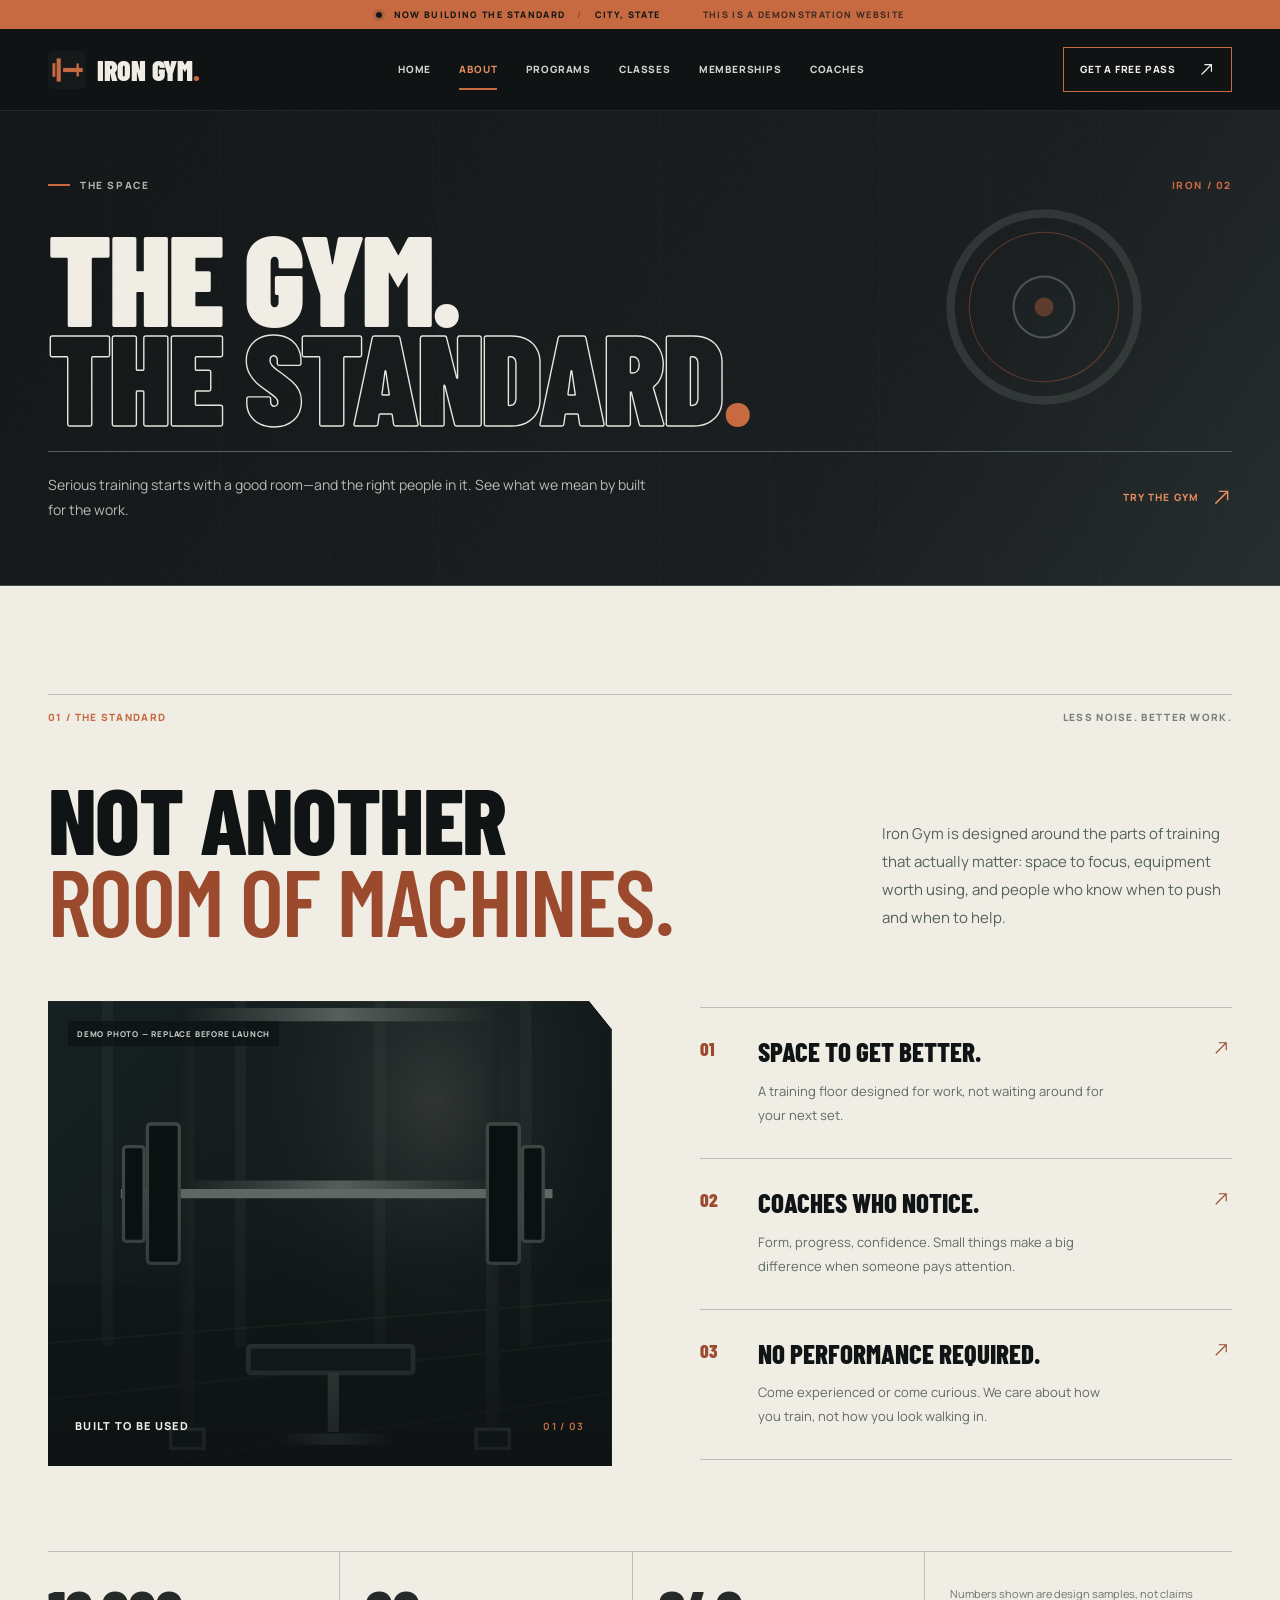
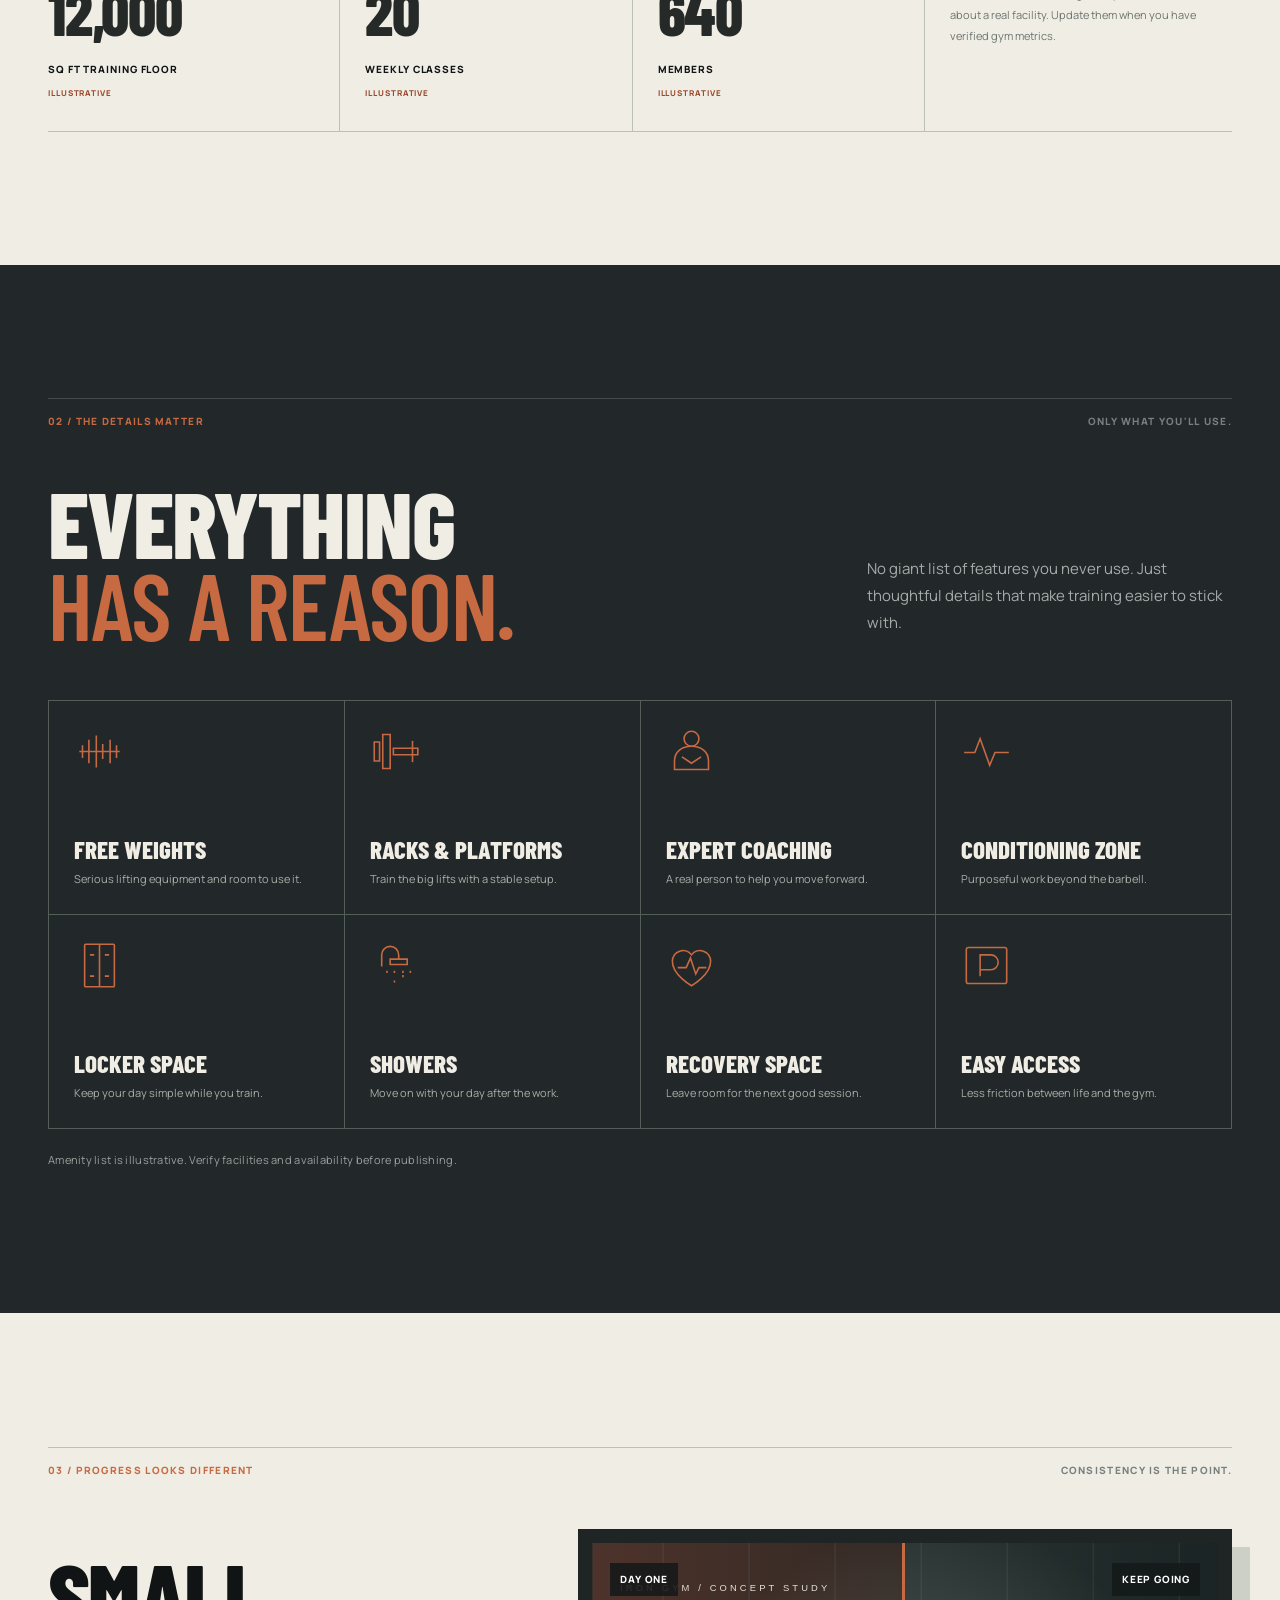
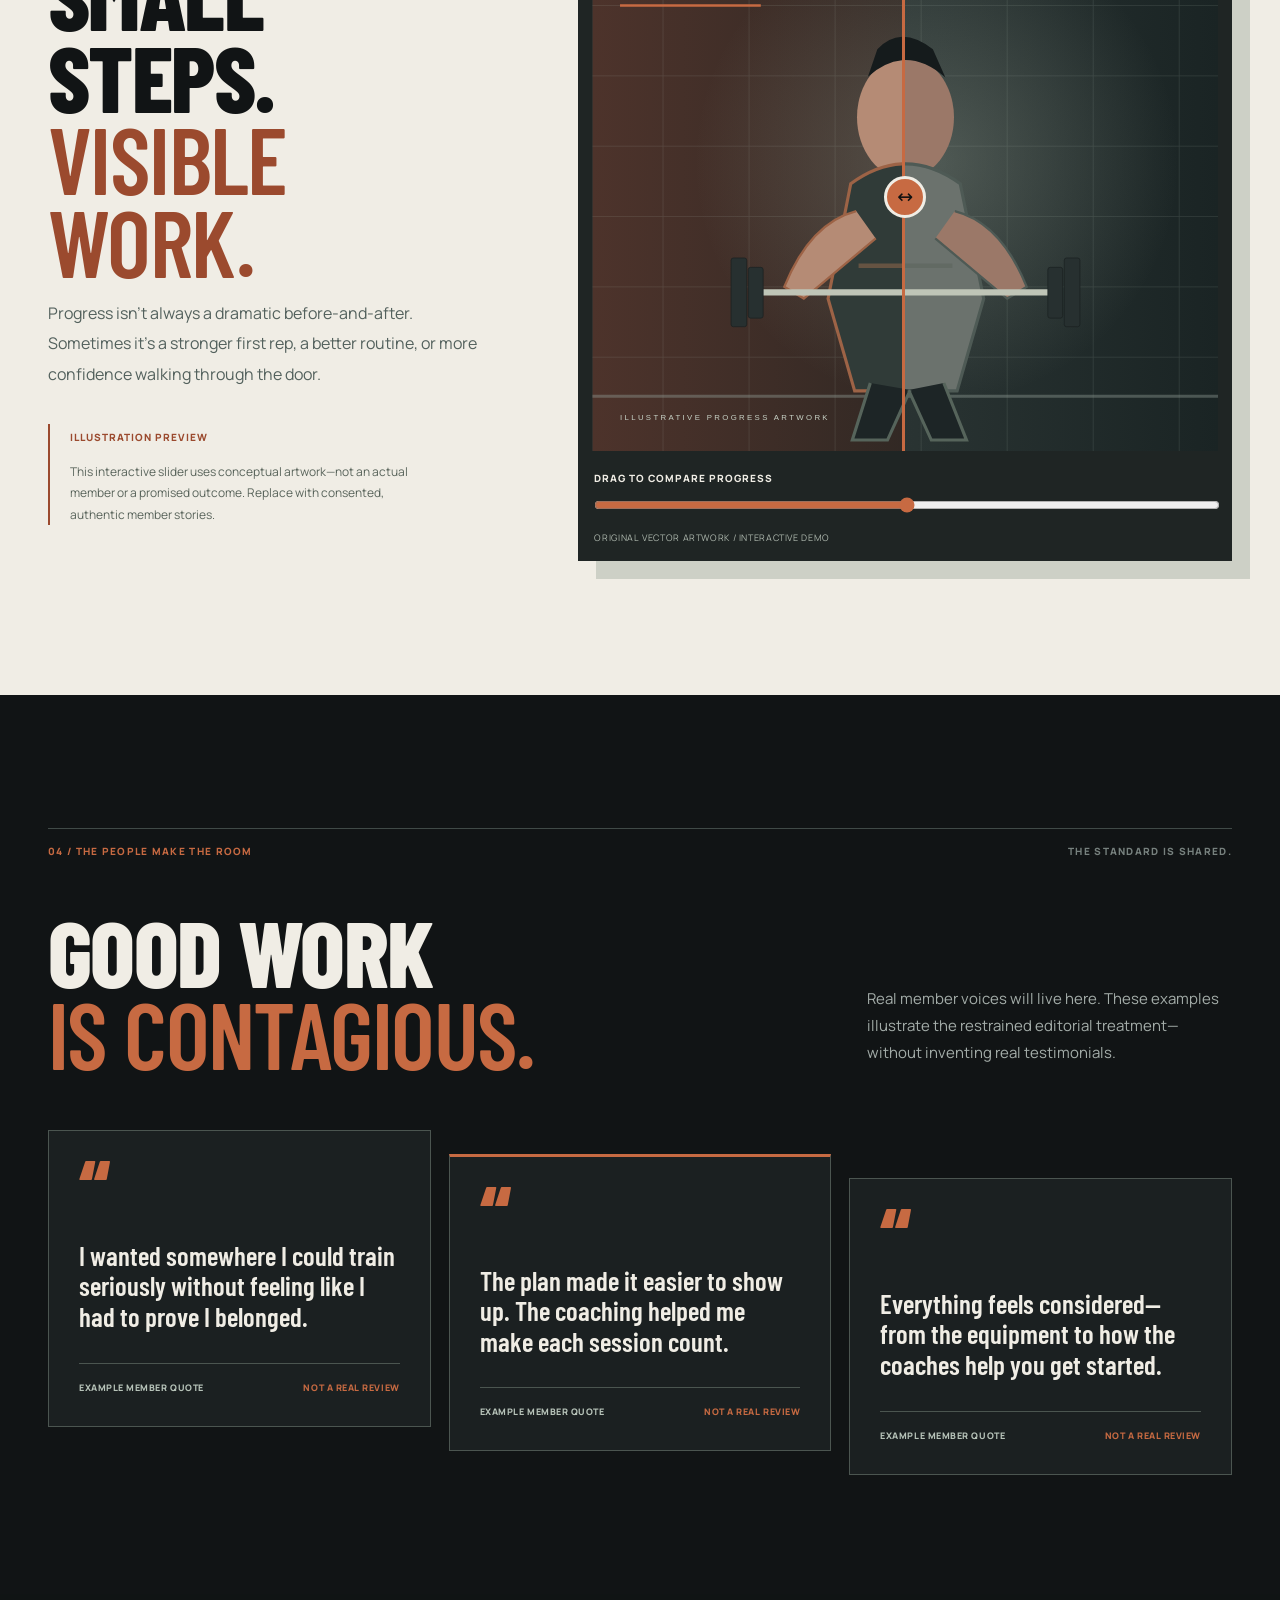
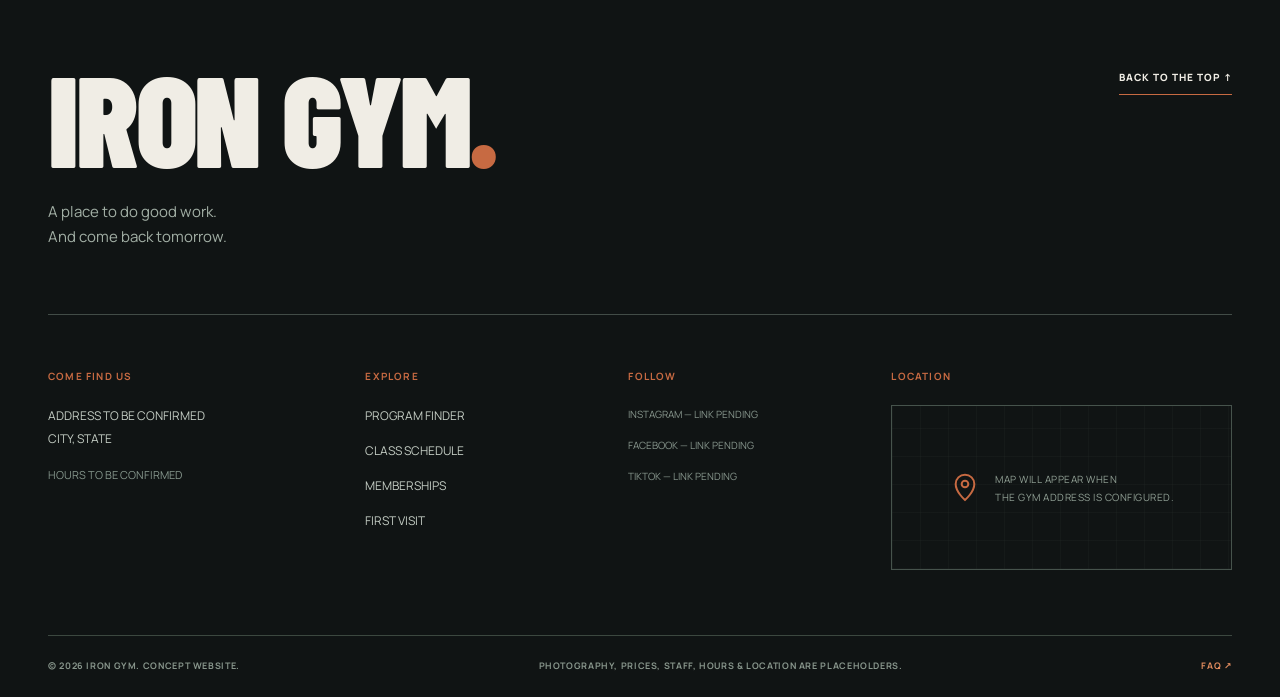
==== about.html @ 4edf2cb3 "Split Iron Gym into seven focused pages with working cross-page flows" ====
<!doctype html>
<html lang="en">
<head>
  <meta charset="utf-8">
  <meta name="viewport" content="width=device-width, initial-scale=1, viewport-fit=cover">
  <meta name="theme-color" content="#111415">
  <meta name="description" content="Discover the Iron Gym training philosophy, amenities, and the details behind our strength-first gym experience.">
  <meta property="og:type" content="website">
  <meta property="og:title" content="About the Gym | IRON GYM">
  <meta property="og:description" content="Discover the Iron Gym training philosophy, amenities, and the details behind our strength-first gym experience.">
  <meta name="twitter:card" content="summary_large_image">
  <title>About the Gym | IRON GYM</title>
  <link rel="icon" type="image/svg+xml" href="assets/iron-mark.svg">
  <link rel="preconnect" href="https://fonts.googleapis.com">
  <link rel="preconnect" href="https://fonts.gstatic.com" crossorigin>
  <link href="https://fonts.googleapis.com/css2?family=Barlow+Condensed:wght@500;600;700;800;900&family=Manrope:wght@400;500;600;700;800&display=swap" rel="stylesheet">
  <link rel="stylesheet" href="styles.css">
  <script src="config.js" defer></script>
  <script src="app.js" defer></script>
</head>
<body data-page="about">
  <a class="skip-link" href="#main">Skip to content</a>
  <!-- Bespoke hand-drawn icon symbols. No icon packages or external icon dependencies. -->
  <svg class="svg-sprite" aria-hidden="true" focusable="false" xmlns="http://www.w3.org/2000/svg">
    <symbol id="i-arrow" viewBox="0 0 24 24"><path d="M5 12h14m-6-6 6 6-6 6"/></symbol>
    <symbol id="i-diagonal" viewBox="0 0 24 24"><path d="M5 19 19 5M9 5h10v10"/></symbol>
    <symbol id="i-plus" viewBox="0 0 24 24"><path d="M12 4v16M4 12h16"/></symbol>
    <symbol id="i-chevron" viewBox="0 0 24 24"><path d="m5 9 7 7 7-7"/></symbol>
    <symbol id="i-clock" viewBox="0 0 24 24"><circle cx="12" cy="12" r="9"/><path d="M12 6v6l4 2"/></symbol>
    <symbol id="i-location" viewBox="0 0 24 24"><path d="M12 21s-7-6-7-12a7 7 0 0 1 14 0c0 6-7 12-7 12Z"/><circle cx="12" cy="9" r="2.5"/></symbol>
    <symbol id="i-check" viewBox="0 0 24 24"><path d="m4 12 5 5L20 6"/></symbol>
    <symbol id="i-bars" viewBox="0 0 48 48"><path d="M4 15h5v18H4zm8-7h7v32h-7zm10 13h23v6H22z"/><path d="M40 14v20"/></symbol>
    <symbol id="i-plates" viewBox="0 0 48 48"><path d="M5 24h38M8 18v12M14 13v22M21 9v30M27 17v14M34 13v22M40 18v12"/></symbol>
    <symbol id="i-coach" viewBox="0 0 48 48"><circle cx="24" cy="12" r="7"/><path d="M8 41v-8c0-9 7-14 16-14s16 5 16 14v8H8zM15 29l9 6 9-6"/></symbol>
    <symbol id="i-pulse" viewBox="0 0 48 48"><path d="M3 25h10l5-13 9 25 5-12h13"/></symbol>
    <symbol id="i-locker" viewBox="0 0 48 48"><rect x="10" y="4" width="28" height="40" rx="1"/><path d="M24 4v40M15 14h4M29 14h4M15 34h4M29 34h4"/></symbol>
    <symbol id="i-shower" viewBox="0 0 48 48"><path d="M11 25V14a8 8 0 0 1 16 0v4M19 18h16v5H19zM23 29v2m8-2v2m-8 7v2m8-7v2M38 29v2M16 29v2"/></symbol>
    <symbol id="i-recovery" viewBox="0 0 48 48"><path d="M24 43s-18-10-18-23a10 10 0 0 1 18-6 10 10 0 0 1 18 6C42 33 24 43 24 43Z"/><path d="M11 26h8l4-9 5 15 3-6h7"/></symbol>
    <symbol id="i-parking" viewBox="0 0 48 48"><rect x="5" y="7" width="38" height="34" rx="2"/><path d="M18 34V14h10a7 7 0 0 1 0 14H18"/></symbol>
    <symbol id="i-strength" viewBox="0 0 48 48"><path d="M4 24h40M8 17v14M14 12v24M20 18v12M28 18v12M34 12v24M40 17v14"/></symbol>
    <symbol id="i-conditioning" viewBox="0 0 48 48"><path d="m9 42 8-15-2-9 7-7 9 2 6 9-6 3-5-7-5 7 10 9-3 9M22 11a5 5 0 1 0-1-10 5 5 0 0 0 1 10"/></symbol>
    <symbol id="i-mobility" viewBox="0 0 48 48"><circle cx="24" cy="8" r="5"/><path d="m8 40 12-12 4-13 4 13 12 12M12 26l12-6 12 6"/></symbol>
    <symbol id="i-smallgroup" viewBox="0 0 48 48"><circle cx="15" cy="13" r="6"/><circle cx="33" cy="13" r="6"/><path d="M3 39v-8a12 12 0 0 1 24 0v8H3zm18 0v-8a12 12 0 0 1 24 0v8H21"/></symbol>
  </svg>

  <div class="announcement"><span class="announcement-dot"></span> NOW BUILDING THE STANDARD <span class="announcement-sep">/</span> <span class="js-city">CITY, STATE</span> <span class="announcement-right">THIS IS A DEMONSTRATION WEBSITE</span></div>
  <header class="site-header" id="top">
    <div class="header-inner shell">
      <a class="wordmark" href="index.html" aria-label="Iron Gym home">
        <img src="assets/iron-mark.svg" alt="" width="36" height="36">
        <span>IRON<span class="brand-space"> </span>GYM<span class="wordmark-period">.</span></span>
      </a>
      <nav class="desktop-nav" aria-label="Main navigation"><a href="index.html">HOME</a><a href="about.html" aria-current="page">ABOUT</a><a href="programs.html">PROGRAMS</a><a href="classes.html">CLASSES</a><a href="memberships.html">MEMBERSHIPS</a><a href="coaches.html">COACHES</a></nav>
      <div class="header-actions"><a class="header-pass" href="visit.html#free-pass">GET A FREE PASS <svg><use href="#i-diagonal"/></svg></a><button id="menu-toggle" class="menu-toggle" aria-label="Open navigation" aria-controls="mobile-nav" aria-expanded="false"><span></span><span></span><span></span></button></div>
    </div>
    <nav id="mobile-nav" class="mobile-nav" aria-label="Mobile navigation" hidden><a href="index.html">HOME <span>01</span></a><a href="about.html" aria-current="page">ABOUT <span>02</span></a><a href="programs.html">PROGRAMS <span>03</span></a><a href="classes.html">CLASSES <span>04</span></a><a href="memberships.html">MEMBERSHIPS <span>05</span></a><a href="coaches.html">COACHES <span>06</span></a><a href="visit.html">FREE DAY PASS <span>07</span></a></nav>
  </header>

  <main id="main">
<section class="inner-hero" aria-labelledby="page-title">
      <div class="inner-hero-grain" aria-hidden="true"></div>
      <div class="shell inner-hero-content">
        <div class="inner-hero-top"><span><i aria-hidden="true"></i> THE SPACE</span><span>IRON / 02</span></div>
        <div class="inner-hero-type"><h1 id="page-title">THE GYM.<br><em>THE STANDARD<span>.</span></em></h1><div class="inner-hero-mark" aria-hidden="true"><svg viewBox="0 0 200 200"><circle cx="100" cy="100" r="89" fill="none" stroke="#545e59" stroke-width="8"/><circle cx="100" cy="100" r="71" fill="none" stroke="#c76a42" stroke-width="1"/><circle cx="100" cy="100" r="29" fill="#202728" stroke="#9aa7a2" stroke-width="2"/><circle cx="100" cy="100" r="9" fill="#c76a42"/></svg></div></div>
        <div class="inner-hero-bottom"><p>Serious training starts with a good room—and the right people in it. See what we mean by built for the work.</p><a href="visit.html#free-pass">TRY THE GYM <svg aria-hidden="true"><use href="#i-diagonal"/></svg></a></div>
      </div>
    </section>
<section class="section section-bone" id="why" aria-labelledby="why-title">
      <div class="shell">
        <div class="section-kicker" data-reveal><span>01 / THE STANDARD</span><span>LESS NOISE. BETTER WORK.</span></div>
        <div class="why-top" data-reveal><h2 class="display-heading" id="why-title">NOT ANOTHER<br><em>ROOM OF MACHINES.</em></h2><p>Iron Gym is designed around the parts of training that actually matter: space to focus, equipment worth using, and people who know when to push and when to help.</p></div>
        <div class="standard-layout">
          <div class="standard-visual" data-reveal>
            <div class="standard-visual-image" role="img" aria-label="Demo gym photo placeholder"></div>
            <div class="standard-overlay"><span>BUILT TO BE USED</span><b>01 / 03</b></div><span class="image-placeholder-tag">DEMO PHOTO — REPLACE BEFORE LAUNCH</span>
          </div>
          <div class="standard-points">
            <article class="standard-point" data-reveal><div class="standard-num">01</div><div><h3>SPACE TO GET BETTER.</h3><p>A training floor designed for work, not waiting around for your next set.</p></div><svg><use href="#i-diagonal"/></svg></article>
            <article class="standard-point" data-reveal><div class="standard-num">02</div><div><h3>COACHES WHO NOTICE.</h3><p>Form, progress, confidence. Small things make a big difference when someone pays attention.</p></div><svg><use href="#i-diagonal"/></svg></article>
            <article class="standard-point" data-reveal><div class="standard-num">03</div><div><h3>NO PERFORMANCE REQUIRED.</h3><p>Come experienced or come curious. We care about how you train, not how you look walking in.</p></div><svg><use href="#i-diagonal"/></svg></article>
          </div>
        </div>
        <div class="stat-grid" aria-label="Demonstration facility metrics">
          <div class="stat" data-reveal><strong class="stat-number" data-target="12000" data-format="comma">0</strong><span>SQ FT TRAINING FLOOR <small>ILLUSTRATIVE</small></span></div>
          <div class="stat" data-reveal><strong class="stat-number" data-target="20">0</strong><span>WEEKLY CLASSES <small>ILLUSTRATIVE</small></span></div>
          <div class="stat" data-reveal><strong class="stat-number" data-target="640">0</strong><span>MEMBERS <small>ILLUSTRATIVE</small></span></div>
          <div class="stat stat-side" data-reveal><p>Numbers shown are design samples, not claims about a real facility. Update them when you have verified gym metrics.</p></div>
        </div>
      </div>
    </section><section class="section section-slate amenities-section" id="amenities" aria-labelledby="amenities-title"><div class="shell"><div class="section-kicker" data-reveal><span>02 / THE DETAILS MATTER</span><span>ONLY WHAT YOU'LL USE.</span></div><div class="section-intro light" data-reveal><h2 class="display-heading" id="amenities-title">EVERYTHING<br><em>HAS A REASON.</em></h2><p>No giant list of features you never use. Just thoughtful details that make training easier to stick with.</p></div><div id="amenity-grid" class="amenity-grid" data-reveal></div><p class="muted-note">Amenity list is illustrative. Verify facilities and availability before publishing.</p></div></section><section class="section section-bone" id="transformations" aria-labelledby="transformation-title"><div class="shell"><div class="section-kicker" data-reveal><span>03 / PROGRESS LOOKS DIFFERENT</span><span>CONSISTENCY IS THE POINT.</span></div><div class="transform-layout"><div data-reveal><h2 class="display-heading" id="transformation-title">SMALL STEPS.<br><em>VISIBLE WORK.</em></h2><p class="body-lead dark-lead">Progress isn't always a dramatic before-and-after. Sometimes it's a stronger first rep, a better routine, or more confidence walking through the door.</p><div class="transform-disclaimer"><span>ILLUSTRATION PREVIEW</span><p>This interactive slider uses conceptual artwork—not an actual member or a promised outcome. Replace with consented, authentic member stories.</p></div></div><div class="compare-frame" data-reveal><div class="compare-stage" id="compare-stage" style="--reveal:50%"><img class="compare-base" src="assets/progress-before.svg" alt="Conceptual illustration of the beginning of a training journey" width="800" height="650"><div class="compare-after"><img src="assets/progress-after.svg" alt="Conceptual illustration representing training progress" width="800" height="650"></div><div class="compare-tag compare-tag-left">DAY ONE</div><div class="compare-tag compare-tag-right">KEEP GOING</div><div class="compare-divider"><span>↔</span></div></div><label class="compare-label" for="compare-range">DRAG TO COMPARE PROGRESS</label><input type="range" min="0" max="100" value="50" id="compare-range" aria-label="Slide to reveal more of the progress illustration"><p>ORIGINAL VECTOR ARTWORK / INTERACTIVE DEMO</p></div></div></div></section><section class="section section-dark testimonials-section" id="stories" aria-labelledby="stories-title"><div class="shell"><div class="section-kicker" data-reveal><span>04 / THE PEOPLE MAKE THE ROOM</span><span>THE STANDARD IS SHARED.</span></div><div class="section-intro light" data-reveal><h2 class="display-heading" id="stories-title">GOOD WORK<br><em>IS CONTAGIOUS.</em></h2><p>Real member voices will live here. These examples illustrate the restrained editorial treatment—without inventing real testimonials.</p></div><div class="quote-grid" data-reveal><blockquote><span class="quote-mark">“</span><p>I wanted somewhere I could train seriously without feeling like I had to prove I belonged.</p><footer>EXAMPLE MEMBER QUOTE <span>NOT A REAL REVIEW</span></footer></blockquote><blockquote><span class="quote-mark">“</span><p>The plan made it easier to show up. The coaching helped me make each session count.</p><footer>EXAMPLE MEMBER QUOTE <span>NOT A REAL REVIEW</span></footer></blockquote><blockquote><span class="quote-mark">“</span><p>Everything feels considered—from the equipment to how the coaches help you get started.</p><footer>EXAMPLE MEMBER QUOTE <span>NOT A REAL REVIEW</span></footer></blockquote></div></div></section>
</main>

  <footer class="site-footer" id="contact"><div class="shell"><div class="footer-head"><div><a class="footer-logo" href="index.html">IRON GYM<span>.</span></a><p>A place to do good work.<br>And come back tomorrow.</p></div><a class="footer-top" href="#top">BACK TO THE TOP ↑</a></div><div class="footer-columns"><div><h3>COME FIND US</h3><p id="footer-address">ADDRESS TO BE CONFIRMED<br>CITY, STATE</p><div class="footer-hours" id="footer-hours">HOURS TO BE CONFIRMED</div></div><div><h3>EXPLORE</h3><a href="programs.html">PROGRAM FINDER</a><a href="classes.html">CLASS SCHEDULE</a><a href="memberships.html">MEMBERSHIPS</a><a href="visit.html#first-visit">FIRST VISIT</a></div><div><h3>FOLLOW</h3><span class="footer-placeholder">INSTAGRAM — LINK PENDING</span><span class="footer-placeholder">FACEBOOK — LINK PENDING</span><span class="footer-placeholder">TIKTOK — LINK PENDING</span></div><div class="footer-map"><h3>LOCATION</h3><div id="map-container" class="map-placeholder"><svg><use href="#i-location"/></svg><span>MAP WILL APPEAR WHEN<br>THE GYM ADDRESS IS CONFIGURED.</span></div></div></div><div class="footer-bottom"><span>© <span id="copyright-year">2026</span> IRON GYM. CONCEPT WEBSITE.</span><span>PHOTOGRAPHY, PRICES, STAFF, HOURS & LOCATION ARE PLACEHOLDERS.</span><a href="memberships.html#faq">FAQ ↗</a></div></div></footer>

  <div class="sticky-mobile-actions" aria-label="Quick actions"><a href="memberships.html" class="mobile-join">VIEW PLANS <svg><use href="#i-arrow"/></svg></a><a href="visit.html#free-pass" class="mobile-pass">FREE PASS <svg><use href="#i-diagonal"/></svg></a></div>

  <dialog id="booking-dialog" class="booking-dialog" aria-labelledby="dialog-title"><form method="dialog" class="dialog-shell"><div class="dialog-top"><span>IRON GYM / REQUEST A SESSION</span><button class="dialog-close" value="cancel" aria-label="Close dialog" type="submit">×</button></div><h2 id="dialog-title">LET'S GET TO WORK.</h2><p id="dialog-copy">Choose a session to see what comes next.</p><div id="dialog-details"></div><p class="dialog-disclaimer">Preview only. No reservations are made. A verified scheduling provider must be connected before launch.</p><div class="dialog-actions"><button class="button button-ghost-dark" value="cancel" type="submit">GO BACK</button><a href="visit.html#free-pass" id="dialog-pass-link" class="button button-copper">GET A FREE PASS ↗</a></div></form></dialog>
  <div class="sr-only" aria-live="polite" aria-atomic="true" id="status-announcer"></div>
</body>
</html>
---- styles.css ----
/* ===========================================================
   IRON GYM / FORGED
   Original responsive visual system • no CSS framework
   Palette: Iron Black / Gunmetal / Forged Copper / Bone White
   =========================================================== */
:root{
  --ink:#111415; --deep:#171b1d; --slate:#222729; --slate-2:#2b3031;
  --copper:#c76a42; --copper-bright:#e18c5e; --bone:#f0ede5;
  --paper:#e7e4dc; --silver:#9da8a3; --muted:#77817e; --line:#444c4b;
  --line-light:#c6c7be; --display:'Barlow Condensed','Arial Narrow',Impact,sans-serif;
  --body:'Manrope',system-ui,-apple-system,Segoe UI,sans-serif;
  --header-height:82px; --shell-width:1320px; --ease:cubic-bezier(.2,.65,.2,1);
}
*{box-sizing:border-box}
html{scroll-behavior:smooth;scroll-padding-top:calc(var(--header-height) + 12px)}
body{margin:0;background:var(--ink);color:var(--bone);font-family:var(--body);font-size:15px;line-height:1.65;-webkit-font-smoothing:antialiased;min-width:320px}
body.menu-open{overflow:hidden}
button,input,select,textarea{font:inherit}
button{cursor:pointer}
a{color:inherit;text-decoration:none}
img,svg{display:block;max-width:100%}
svg:not(.svg-sprite){flex-shrink:0}
[hidden]{display:none!important}
::selection{background:var(--copper);color:#111}
:focus-visible{outline:3px solid var(--copper-bright);outline-offset:4px}
button:disabled{cursor:not-allowed;opacity:.43}
.shell{width:min(calc(100% - 96px),var(--shell-width));margin-inline:auto}
.svg-sprite{position:absolute;inline-size:0;block-size:0;overflow:hidden}
.sr-only{position:absolute!important;width:1px;height:1px;overflow:hidden;clip:rect(0,0,0,0);white-space:nowrap}
.skip-link{position:fixed;top:-80px;left:20px;z-index:999;background:var(--copper);color:#111;padding:12px 20px;font-weight:800}
.skip-link:focus{top:12px}
/* HEADER */
.announcement{height:29px;background:var(--copper);color:#111615;display:flex;align-items:center;justify-content:center;gap:12px;font-size:9px;line-height:1;letter-spacing:.15em;font-weight:800}
.announcement-dot{width:6px;height:6px;border-radius:50%;background:#151818;box-shadow:0 0 0 3px #1518181f}
.announcement-sep{opacity:.35}.announcement-right{margin-left:30px;opacity:.73}
.site-header{height:var(--header-height);position:sticky;top:0;z-index:80;background:rgba(17,20,21,.96);border-bottom:1px solid #4c56544f;backdrop-filter:blur(16px)}
.header-inner{height:100%;display:flex;align-items:center;justify-content:space-between;gap:26px}
.wordmark{display:inline-flex;align-items:center;gap:11px;white-space:nowrap}
.wordmark>span{font:900 28px/1 var(--display);letter-spacing:-.01em}.wordmark-period{color:var(--copper)}
.wordmark img{width:38px;height:38px}
.desktop-nav{display:flex;gap:clamp(14px,2.2vw,34px);align-items:center}
.desktop-nav a{font-size:10px;font-weight:800;letter-spacing:.08em;color:#d1d5d1;transition:color .2s}
.desktop-nav a:hover{color:var(--copper-bright)}
.header-actions{display:flex;align-items:center;gap:15px}
.header-pass{display:inline-flex;align-items:center;gap:22px;padding:13px 16px;border:1px solid var(--copper);color:var(--bone);font-size:10px;font-weight:800;letter-spacing:.08em;transition:background .2s,color .2s}
.header-pass:hover{background:var(--copper);color:var(--ink)}
.header-pass svg,.text-link svg{width:17px;height:17px;stroke:currentColor;fill:none;stroke-width:1.7}
.menu-toggle{display:none;width:41px;height:41px;border:1px solid #424b49;background:transparent;align-items:center;justify-content:center;flex-direction:column;gap:5px}
.menu-toggle span{width:18px;height:1.5px;background:var(--bone);transition:transform .2s,opacity .2s}
.menu-toggle[aria-expanded="true"] span:nth-child(1){transform:translateY(6.5px) rotate(45deg)}
.menu-toggle[aria-expanded="true"] span:nth-child(2){opacity:0}
.menu-toggle[aria-expanded="true"] span:nth-child(3){transform:translateY(-6.5px) rotate(-45deg)}
.mobile-nav{position:absolute;top:100%;left:0;right:0;background:#171b1d;border-bottom:1px solid #515d59;padding:12px max(24px,calc((100% - var(--shell-width))/2));box-shadow:0 20px 35px #0007}
.mobile-nav a{display:flex;justify-content:space-between;gap:20px;padding:16px 0;border-bottom:1px solid #454c4c;color:var(--bone);font:700 24px/1.1 var(--display);letter-spacing:.04em}
.mobile-nav a:last-child{border-bottom:0;color:var(--copper-bright)}
.mobile-nav span{font:600 10px/1 var(--body);color:#77817e}
/* SHARED */
.section{position:relative;overflow:hidden;padding:clamp(90px,10.4vw,148px) 0}
.section-bone{background:var(--bone);color:var(--ink)}.section-dark{background:var(--ink);color:var(--bone)}.section-slate{background:var(--slate);color:var(--bone)}
.section-kicker{display:flex;align-items:center;justify-content:space-between;gap:20px;margin-bottom:52px;padding-top:16px;border-top:1px solid currentColor;font-size:10px;line-height:1.35;font-weight:800;letter-spacing:.13em;color:var(--muted)}
.section-kicker span:first-child{color:var(--copper)}.section-bone .section-kicker{border-color:#bcc2b9}.section-dark .section-kicker,.section-slate .section-kicker{border-color:#404a47}
.section-kicker-local{width:min(100%,490px)}
.section-intro{display:flex;align-items:end;justify-content:space-between;gap:60px;margin-bottom:55px}
.section-intro>p{max-width:365px;margin:0 0 9px;font-size:15px;line-height:1.8;color:#56605b}
.section-intro.light>p{color:#a4ada9}
.display-heading{font:800 clamp(61px,7.3vw,116px)/.88 var(--display);letter-spacing:-.017em;margin:0;text-transform:uppercase}
.display-heading em{font-weight:600;font-style:normal;color:var(--copper)}
.section-bone .display-heading em{color:#9b4a2e}
.body-lead{max-width:480px;font-size:16px;line-height:1.9;color:#a5b0aa}
.body-lead.dark-lead{color:#53615d}
.eyebrow{font-size:10px;letter-spacing:.13em;font-weight:800;color:var(--copper)}.eyebrow.dark{color:#9b4a2e}
.button{border:0;display:inline-flex;align-items:center;justify-content:center;gap:23px;min-height:52px;padding:13px 23px;font:800 11px/1.2 var(--body);letter-spacing:.065em;white-space:nowrap;transition:background .2s,color .2s,transform .2s}
.button:hover:not(:disabled){transform:translateY(-2px)}
.button svg{width:18px;height:18px;stroke:currentColor;stroke-width:1.8;fill:none}
.button-copper{background:var(--copper);color:#101717}.button-copper:hover{background:var(--copper-bright)}
.button-ghost{border:1px solid #5b6461;color:var(--bone);background:transparent}.button-ghost:hover{background:#303738}
.button-ghost-dark{border:1px solid #59615c;color:#171b1d;background:transparent}
.button-dark{background:var(--ink);color:var(--bone)}
.copper-dot{color:var(--copper)}
.mini-copper-dot{color:var(--copper);font-size:8px;margin-left:6px}
.muted-note{color:#97a39d;font-size:11px;margin-top:22px;letter-spacing:.025em}
[data-reveal]{opacity:0;transform:translateY(23px);transition:opacity .72s var(--ease),transform .72s var(--ease)}
[data-reveal].is-visible{opacity:1;transform:translateY(0)}
/* HERO */
.hero{position:relative;min-height:min(780px,calc(100svh - var(--header-height) - 29px));height:auto;display:flex;flex-direction:column;justify-content:center;overflow:hidden;background:#0b0e0f;isolation:isolate}
.hero-photo,.hero-noise,.hero-grid{position:absolute;inset:0;pointer-events:none}
.hero-photo{background:linear-gradient(90deg,#0d1112 0%,#0d1112f2 27%,#0d1112be 55%,#10131339 95%),linear-gradient(0deg,#111415 0%,transparent 45%),url('assets/hero-room.svg') 70% 45%/cover no-repeat;z-index:-3}
.hero-noise{z-index:-1;opacity:.28;background-image:url('assets/grain.svg');mix-blend-mode:overlay}
.hero-grid{z-index:-2;background-image:linear-gradient(90deg,#77817e13 1px,transparent 1px);background-size:calc(100%/12) 100%;opacity:.5}
.hero-content{padding-top:clamp(100px,13vw,178px);padding-bottom:135px;z-index:2}
.hero-eyebrow{display:flex;align-items:center;gap:12px;color:#c1c9c2;font-size:10px;letter-spacing:.19em;font-weight:800;margin-bottom:33px}
.tiny-dash{width:25px;height:2px;background:var(--copper)}.hero-count{margin-left:auto;color:#75817b;font-size:10px}
.hero h1{font:900 clamp(90px,12.5vw,220px)/.755 var(--display);letter-spacing:-.035em;margin:0;text-transform:uppercase;max-width:1200px}
.hero h1>span{display:block;white-space:nowrap}.hero-outline{-webkit-text-stroke:1.5px #e1e2db;color:transparent}
.hero-outline .copper-dot{-webkit-text-stroke:0;color:var(--copper)}
.hero-lower{display:flex;align-items:end;justify-content:space-between;gap:35px;margin-top:54px}
.hero-copy{max-width:490px}.hero-copy p{max-width:470px;color:#c6ceca;font-size:16px;line-height:1.8;margin:0 0 28px}
.hero-ctas{display:flex;align-items:center;gap:35px;flex-wrap:wrap}.text-link{font-size:10px;font-weight:800;letter-spacing:.1em;border-bottom:1px solid #87928b;padding:12px 0}.text-link span{color:var(--copper);margin-left:10px}
.hero-stamp{border:1px solid #a2aba33a;border-radius:50%;width:128px;height:128px;display:flex;flex-direction:column;justify-content:center;align-items:center;transform:rotate(-14deg);font-size:10px;letter-spacing:.16em;line-height:1.5;color:#9daaa4;text-align:center;flex:0 0 auto}
.hero-stamp b{font:800 32px/1 var(--display);color:var(--bone);letter-spacing:.05em}
.hero-bottom{position:absolute;left:50%;bottom:32px;transform:translateX(-50%);display:flex;align-items:center;justify-content:space-between;gap:24px;font-size:9px;letter-spacing:.15em;font-weight:800;color:#99a49f;z-index:2}
.scroll-down{font-size:17px;color:var(--copper);padding-left:8px}.hero-image-label{opacity:.57;font-size:8px}
.forge-stroke{position:absolute;width:100%;height:55px;bottom:-1px;left:0;fill:none;stroke:var(--copper);stroke-width:2.3;z-index:3}
.forge-stroke path{stroke-dasharray:1350;stroke-dashoffset:1350;animation:draw-forge 2.4s .5s var(--ease) forwards}
@keyframes draw-forge{to{stroke-dashoffset:0}}
.marquee{height:68px;display:flex;align-items:center;overflow:hidden;background:var(--copper);color:#171b1d;white-space:nowrap}
.marquee-track{display:flex;align-items:center;gap:38px;width:max-content;animation:marquee-move 38s linear infinite;font:800 22px/1 var(--display);letter-spacing:.075em}
.marquee-track b{font-size:18px}@keyframes marquee-move{to{transform:translateX(-50%)}}
/* THE STANDARD */
.why-top{display:flex;align-items:end;justify-content:space-between;gap:60px;margin-bottom:60px}
.why-top>p{max-width:350px;font-size:15px;line-height:1.85;color:#53615d;margin:0 0 10px}
.standard-layout{display:grid;grid-template-columns:1.06fr 1fr;gap:7.5%;align-items:stretch}
.standard-visual{min-height:465px;position:relative;background:#171b1d;overflow:hidden}
.standard-visual-image{position:absolute;inset:0;background:linear-gradient(0deg,#0d1112dd,#0d11122a 55%,#0d111226),url('assets/training-room.svg') 50% 50%/cover}
.standard-overlay{position:absolute;left:27px;right:27px;bottom:31px;display:flex;justify-content:space-between;align-items:center;font-size:11px;font-weight:800;letter-spacing:.12em;color:#f0ede5}
.standard-overlay b{color:var(--copper);font-size:10px}
.image-placeholder-tag{position:absolute;top:20px;left:20px;padding:6px 9px;background:#0d1112ab;color:#c1c9c2;letter-spacing:.1em;font-size:8px;font-weight:800}
.standard-points{display:flex;flex-direction:column;justify-content:center}
.standard-point{display:grid;grid-template-columns:40px 1fr 20px;gap:18px;padding:31px 0;border-bottom:1px solid #bbbeb6}
.standard-point:first-child{border-top:1px solid #bbbeb6}
.standard-num{font:800 19px/1 var(--display);color:#9b4a2e}
.standard-point h3{font:800 27px/.95 var(--display);margin:0 0 14px}
.standard-point p{font-size:13px;line-height:1.85;color:#606a65;margin:0;max-width:350px}
.standard-point svg{width:18px;height:18px;stroke:#9b4a2e;stroke-width:1.5;fill:none}
.stat-grid{display:grid;grid-template-columns:repeat(3,1fr) 1.05fr;gap:0;margin-top:85px;border-block:1px solid #bcc0b6}
.stat{padding:32px 25px;border-right:1px solid #bcc0b6}.stat:first-child{padding-left:0}.stat:last-child{border-right:0}
.stat-number{font:800 62px/.9 var(--display);letter-spacing:-.02em;color:#252a29;display:block;margin-bottom:16px}
.stat>span{font-size:10px;letter-spacing:.09em;font-weight:800}.stat small{display:block;color:#9b4a2e;font-size:8px;margin-top:5px}
.stat-side p{font-size:11px;color:#6b756d;line-height:1.9;margin:0}
/* QUIZ */
.program-section{background:radial-gradient(circle at 95% 22%,#3a2b2744,transparent 35%),#111415}
.program-orbit{position:absolute;right:-200px;top:-40px;width:690px;height:690px;border:1px solid #3941405a;border-radius:50%;pointer-events:none}.program-orbit div{position:absolute;inset:60px;border:1px solid #39414070;border-radius:50%}.program-orbit div+div{inset:140px;border-color:#8a5b443d}
.quiz-shell{position:relative;max-width:940px;background:#222729;border:1px solid #4a534f;padding:38px 46px 42px;box-shadow:32px 32px 0 #0b0d0e;min-height:440px}
.quiz-topline{display:flex;justify-content:space-between;gap:20px;color:#b1bbb4;font-size:10px;letter-spacing:.12em;font-weight:800}
.quiz-progress-track{background:#39413e;height:3px;margin-top:19px;overflow:hidden}.quiz-progress-track span{display:block;height:100%;width:20%;background:var(--copper);transition:width .35s var(--ease)}
.quiz-question-content{padding:42px 0 25px;min-height:210px}
.quiz-question-content h3{font:800 clamp(35px,4.2vw,55px)/.95 var(--display);margin:0 0 13px;max-width:700px}
.quiz-question-content>p{margin:0 0 26px;font-size:13px;color:#a5aea8}
.quiz-options{display:grid;grid-template-columns:repeat(2,1fr);gap:11px}
.quiz-option{display:flex;align-items:center;justify-content:space-between;text-align:left;gap:15px;background:#161b1b;border:1px solid #4b5550;color:#edeae2;padding:15px 18px;min-height:59px;font-weight:700;font-size:12px;transition:border-color .2s,background .2s}
.quiz-option:hover{border-color:var(--copper)}.quiz-option[aria-pressed="true"]{background:#3d2a22;border-color:var(--copper)}
.quiz-option .quiz-option-num{color:var(--copper);font:700 12px var(--display);margin-right:auto}.quiz-option svg{width:17px;height:17px;stroke:var(--copper);stroke-width:2;fill:none}
.quiz-actions{display:flex;align-items:center;gap:17px;justify-content:flex-end;border-top:1px solid #49514e;padding-top:26px;margin-top:15px}
.quiz-actions #quiz-back{margin-right:auto}.quiz-actions>span{font-size:9px;letter-spacing:.09em;color:#98a39e;flex:1;text-align:right}
.quiz-result{padding:36px 0 20px}.quiz-result-kicker{font-size:10px;font-weight:800;letter-spacing:.13em;color:var(--copper);margin-bottom:17px}
.quiz-result h3{font:800 clamp(53px,7vw,95px)/.85 var(--display);margin:0 0 16px}
.quiz-result>p{color:#b8c0b9;max-width:600px;font-size:14px}
.quiz-result-grid{display:grid;grid-template-columns:1fr 1fr;gap:20px;margin-top:27px}
.quiz-result-grid>div{padding:18px;border:1px solid #505c55}.quiz-result-grid span{display:block;font-size:10px;color:var(--copper);letter-spacing:.1em;font-weight:800}.quiz-result-grid strong{font:800 26px/1.2 var(--display)}
.quiz-result-notice{font-size:10px!important;color:#9da8a3!important}
/* SCHEDULE */
.schedule-panel{background:#fbfaf5;border:1px solid #d0d2c9;box-shadow:0 20px 55px #1b272110}
.schedule-header{display:flex;justify-content:space-between;align-items:center;gap:15px;padding:29px 32px;border-bottom:1px solid #d3d6cd}
.schedule-header h3{font:800 39px/1 var(--display);margin:9px 0 0}.sample-label{font-size:9px;letter-spacing:.09em;font-weight:800;color:#8c5d49}
.day-tabs{display:grid;grid-template-columns:repeat(8,minmax(0,1fr));padding:20px 32px 0;gap:5px}
.day-tab{border:1px solid #c9cdc5;background:#f1f0e8;padding:13px 2px;color:#4b5851;font-size:10px;font-weight:800;letter-spacing:.06em}
.day-tab.is-active,.day-tab[aria-pressed="true"]{background:#202626;color:#fff;border-color:#202626}
.day-tab:hover:not(.is-active){border-color:#9b4a2e}
.filter-row{padding:21px 32px;display:grid;grid-template-columns:repeat(3,minmax(0,1fr)) auto;gap:13px;align-items:end}
.filter-row label{font-size:9px;letter-spacing:.1em;font-weight:800;color:#48564e}
.filter-row select,.calc-line select{appearance:none;width:100%;display:block;margin-top:8px;padding:13px 32px 13px 13px;color:#27302a;border:1px solid #c4c9bf;border-radius:0;background:#fff url('assets/select-arrow.svg') right 13px center/12px no-repeat;font-size:12px;font-weight:700}
.filter-row select:focus,.calc-line select:focus{outline:2px solid var(--copper);outline-offset:1px}
.reset-button{border:0;border-bottom:1px solid #9b4a2e;color:#9b4a2e;background:none;padding:13px 2px;font-size:9px;letter-spacing:.06em;font-weight:900;white-space:nowrap}
.schedule-results-bar{display:flex;justify-content:space-between;gap:20px;border-top:1px solid #d6d9d1;border-bottom:1px solid #d6d9d1;padding:10px 32px;font-size:9px;font-weight:800;letter-spacing:.13em;color:#6d7970}
.class-results{padding:0 32px}
.class-row{display:grid;grid-template-columns:90px minmax(0,1.5fr) minmax(100px,1fr) 100px 42px;gap:18px;align-items:center;min-height:103px;border-bottom:1px solid #d8dad2;transition:background .2s}
.class-row:last-child{border-bottom:0}.class-row:hover{background:#f5f2e9}
.class-time{font:800 24px/1 var(--display);white-space:nowrap}.class-time small{display:block;margin-top:5px;font:700 10px/1 var(--body);letter-spacing:.06em;color:#697770}
.class-name{display:flex;gap:14px;align-items:center}.class-name-icon{width:43px;height:43px;background:#ecebe2;display:grid;place-items:center;flex:0 0 auto}
.class-name-icon svg{width:25px;height:25px;fill:none;stroke:#9b4a2e;stroke-width:1.8}
.class-name strong{display:block;font:800 23px/1 var(--display)}.class-name small,.class-coach small{display:block;color:#768179;font-size:10px;margin-top:5px}
.class-coach{font-size:12px;font-weight:800}
.class-level{justify-self:start;font-size:9px;font-weight:800;letter-spacing:.08em;padding:7px 9px;border:1px solid #b9c0b7;color:#46534b}.class-level[data-level="High"]{border-color:#be7c5c;color:#9b4a2e}
.class-more{width:35px;height:35px;display:grid;place-items:center;background:var(--ink);border:0;color:var(--bone);transition:background .2s}.class-more:hover{background:#9b4a2e}.class-more svg{width:16px;height:16px;stroke:currentColor;stroke-width:1.8;fill:none}
.no-classes{padding:40px 0;color:#4d5851}.no-classes button{background:var(--ink);color:white;border:0;padding:10px 20px;margin-top:10px}
.schedule-footnote{padding:17px 32px;background:#ece9df;color:#59665c;font-size:10px}.schedule-footnote span{color:#9b4a2e}
/* CAPACITY */
.capacity-layout{display:grid;grid-template-columns:.85fr 1.15fr;gap:8%;align-items:center}
.capacity-card{background:#171c1d;border:1px solid #56615c;padding:32px;box-shadow:25px 25px 0 #161a1c}
.capacity-card-top,.forecast-title{display:flex;justify-content:space-between;align-items:center;gap:18px;font-size:10px;font-weight:800;letter-spacing:.11em;color:#bbc5bd}
.simulation-pulse{display:flex;align-items:center;gap:7px;color:#d78a63}.simulation-pulse i{width:7px;height:7px;background:var(--copper);border-radius:50%;animation:pulse 2s ease-in-out infinite}
@keyframes pulse{50%{opacity:.25;box-shadow:0 0 0 6px #c76a4214}}
.capacity-main{display:grid;grid-template-columns:215px 1fr;gap:35px;align-items:center;margin:32px 0 36px}
.capacity-ring{width:210px;aspect-ratio:1;border-radius:50%;background:conic-gradient(var(--copper) 0 38%,#394140 38% 100%);position:relative;display:grid;place-items:center;transition:background .5s}
.capacity-ring:before{content:'';position:absolute;inset:15px;border-radius:50%;background:#171c1d}
.capacity-ring>div{z-index:1;text-align:center}.capacity-ring b{font:800 70px/.9 var(--display);display:block}.capacity-ring span{font-size:9px;font-weight:800;letter-spacing:.16em;color:#adb8af}
.capacity-reading>span{font:800 34px/1 var(--display);color:var(--copper)}.capacity-reading p{color:#b2bcb6;font-size:13px;margin:10px 0}.capacity-reading small{font-size:10px;color:#7f8d84;display:block}
.capacity-refresh{background:none;border:0;padding:12px 0 5px;border-bottom:1px solid var(--copper);color:var(--copper-bright);font-size:9px;letter-spacing:.1em;font-weight:800;margin-top:13px}
.capacity-legend{display:flex;gap:20px;flex-wrap:wrap;margin-top:32px}.capacity-legend span{display:flex;align-items:center;gap:7px;font-size:9px;font-weight:800;letter-spacing:.06em;color:#c8d0c8}.capacity-legend i{width:8px;height:8px;border-radius:50%}.legend-low{background:#779786}.legend-mid{background:var(--copper)}.legend-high{background:#d04b3b}
.forecast-title{padding-top:23px;border-top:1px solid #404a45}.forecast-title small{color:#7f8c83;font-size:9px}
.forecast-bars{display:grid;grid-template-columns:repeat(7,1fr);gap:10px;min-height:130px;align-items:end;padding:18px 0 0}
.forecast-bar{display:flex;flex-direction:column;align-items:center;gap:8px;height:115px;justify-content:end}
.forecast-bar .bar{width:100%;max-width:42px;min-height:5px;background:#5b796f;transition:height .5s,background .5s}
.forecast-bar[data-level="mid"] .bar{background:var(--copper)}.forecast-bar[data-level="high"] .bar{background:#d04b3b}
.forecast-bar small{font:700 9px/1 var(--body);white-space:nowrap;color:#9aa59e}
.capacity-note{margin:20px 0 0;color:#8a978c;font-size:10px;line-height:1.6}
/* MEMBERSHIPS */
.membership-controls{display:flex;align-items:center;justify-content:space-between;gap:15px;flex-wrap:wrap;margin:0 0 22px}
.membership-controls>span:first-child{font-size:10px;letter-spacing:.11em;font-weight:800}
.billing-toggle{display:flex;padding:4px;background:#deddd4;border:1px solid #c1c6ba}
.billing-choice{border:0;padding:13px 19px;min-height:44px;background:transparent;font-size:10px;font-weight:800;letter-spacing:.07em;color:#4e5d54}.billing-choice.is-active{background:var(--ink);color:var(--bone)}
.billing-choice small{color:#c76a42;font-size:8px;margin-left:5px}.pricing-demo-tag{color:#986046;font-size:9px;font-weight:800;letter-spacing:.07em}
.plan-grid{display:grid;grid-template-columns:repeat(3,minmax(0,1fr));gap:14px}
.plan-card{background:#fcfaf4;border:1px solid #d0d2c7;min-height:550px;display:flex;flex-direction:column;position:relative;transition:transform .25s,box-shadow .25s}
.plan-card:hover{transform:translateY(-4px);box-shadow:0 18px 45px #00000012}.plan-card.is-popular{background:#23282a;color:var(--bone);border-color:#23282a}
.plan-top{padding:29px 29px 23px;border-bottom:1px solid #d1d4ca}.is-popular .plan-top{border-color:#4e5853}
.plan-name{display:flex;justify-content:space-between;align-items:center;gap:8px}.plan-name h3{font:800 31px/1 var(--display);margin:0}.plan-name span{font-size:8px;letter-spacing:.06em;font-weight:800;background:var(--copper);padding:7px 8px;color:#101717}
.plan-subtitle{margin:14px 0 21px;color:#6c7770;font-size:12px}.is-popular .plan-subtitle{color:#b1bab4}
.plan-price{display:flex;align-items:baseline;gap:4px}.plan-price b{font:800 77px/.8 var(--display);letter-spacing:-.015em}.plan-price>span{font-size:12px;font-weight:800}.plan-billing{font-size:10px;line-height:1.7;color:#647066;margin:13px 0 0;min-height:35px}.is-popular .plan-billing{color:#aebbb0}
.plan-features{padding:24px 29px 10px;flex:1}.plan-features strong{font-size:10px;letter-spacing:.11em}.plan-features ul{list-style:none;margin:17px 0 0;padding:0}.plan-features li{display:flex;align-items:flex-start;gap:10px;font-size:12px;line-height:1.65;margin:12px 0}.plan-features li svg{width:15px;height:15px;stroke:#9b4a2e;fill:none;stroke-width:2.5;flex:0 0 auto;margin-top:3px}.is-popular .plan-features li svg{stroke:var(--copper-bright)}
.plan-bottom{padding:20px 29px 29px}.plan-bottom .button{width:100%}.plan-card:not(.is-popular) .button{background:#1b2221;color:#f0ede5}.plan-card:not(.is-popular) .button:hover{background:#9b4a2e}
.plan-bottom small{display:block;text-align:center;color:#657169;font-size:9px;margin-top:13px}.is-popular .plan-bottom small{color:#adbbb2}
.plan-calculator{margin-top:36px;display:grid;grid-template-columns:1fr 1.08fr;gap:60px;padding:38px 46px;background:#e0dfd5;border:1px solid #c4c9be}
.plan-calculator h3{font:800 41px/.95 var(--display);margin:12px 0}.plan-calculator p{font-size:12px;line-height:1.8;color:#626e63;max-width:390px}
.calc-right>label{display:flex;justify-content:space-between;gap:12px;font-size:9px;letter-spacing:.1em;font-weight:800}.calc-right>label strong{color:#9b4a2e}
#visits-slider{appearance:none;width:100%;height:5px;background:linear-gradient(90deg,var(--copper) 0 33.33%,#b9c2b5 33.33%);margin:23px 0 25px;cursor:pointer}
#visits-slider::-webkit-slider-thumb{appearance:none;width:21px;height:21px;border:5px solid #222729;background:var(--copper);border-radius:50%}
#visits-slider::-moz-range-thumb{width:14px;height:14px;border:4px solid #222729;background:var(--copper);border-radius:50%}
.calc-line{display:flex;justify-content:space-between;align-items:center;gap:18px;border-top:1px solid #bbc1b5;padding-top:15px;font-size:10px;letter-spacing:.07em;font-weight:800}
.calc-line select{width:185px;margin:0}
.calc-outcome{margin-top:24px;padding-top:22px;border-top:1px solid #bbc1b5;display:flex;align-items:center;gap:19px}
.calc-outcome strong{font:800 55px/.9 var(--display)}.calc-outcome span{font-size:9px;letter-spacing:.07em;font-weight:800}.calc-outcome small{display:block;font-size:9px;letter-spacing:0;font-weight:500;color:#697569;margin-top:5px}
/* COACHES */
.coach-grid{display:grid;grid-template-columns:repeat(3,minmax(0,1fr));gap:18px}
.coach-card{border:1px solid #49534d;background:#212729;transition:transform .25s}
.coach-card:hover{transform:translateY(-4px)}.coach-portrait{height:365px;background:#242d2f;position:relative;overflow:hidden}
.coach-portrait img{width:100%;height:100%;object-fit:cover;filter:saturate(.75);transition:transform .5s}.coach-card:hover img{transform:scale(1.035)}
.coach-portrait:after{content:'';position:absolute;inset:0;background:linear-gradient(0deg,#18202198,transparent 50%);pointer-events:none}
.coach-tag{position:absolute;left:20px;top:20px;z-index:1;color:#e2e8df;background:#111415c0;padding:6px 8px;font-size:9px;letter-spacing:.1em;font-weight:800}
.coach-main{padding:23px 24px 18px}.coach-main h3{font:800 35px/1 var(--display);margin:0 0 8px}
.coach-main>p{font-size:11px;letter-spacing:.07em;font-weight:800;color:var(--copper);margin:0}
.coach-actions{display:flex;gap:9px;margin-top:22px}
.coach-actions button{border:1px solid #5c6960;background:transparent;color:var(--bone);padding:12px;flex:1;font-size:10px;font-weight:800;letter-spacing:.05em}
.coach-actions button:last-child{background:var(--copper);border-color:var(--copper);color:#141717}.coach-actions button:hover{border-color:var(--copper-bright)}
.coach-details{padding:20px 24px 24px;background:#151a1b;border-top:1px solid #4b5651}.coach-details p{font-size:12px;line-height:1.8;color:#bec9bd;margin:0 0 15px}
.coach-details>span{font-size:9px;color:var(--copper);font-weight:800;letter-spacing:.1em}.coach-details ul{list-style:none;padding:0;display:flex;gap:8px;flex-wrap:wrap}
.coach-details li{font-size:10px;padding:6px 9px;border:1px solid #657168}
/* TRANSFORM */
.transform-layout{display:grid;grid-template-columns:.8fr 1.2fr;gap:8%;align-items:center}
.transform-disclaimer{padding-left:20px;border-left:2px solid #9b4a2e;margin-top:35px}.transform-disclaimer span{font-size:10px;font-weight:800;letter-spacing:.1em;color:#9b4a2e}.transform-disclaimer p{color:#59645b;font-size:12px;max-width:350px;line-height:1.8}
.compare-frame{background:#1f2524;padding:14px;box-shadow:18px 18px 0 #cdd0c6}
.compare-stage{position:relative;aspect-ratio:8/6.5;overflow:hidden;isolation:isolate;cursor:ew-resize;touch-action:pan-y}
.compare-base,.compare-after img{width:100%;height:100%;object-fit:cover}.compare-after{position:absolute;top:0;left:0;bottom:0;width:var(--reveal);overflow:hidden;border-right:3px solid var(--copper)}
.compare-after img{width:100%;max-width:none;height:100%}
.compare-tag{position:absolute;top:20px;z-index:2;background:#141919df;color:#fff;padding:8px 10px;font-size:10px;font-weight:800;letter-spacing:.08em}.compare-tag-left{left:18px}.compare-tag-right{right:18px}
.compare-divider{position:absolute;left:var(--reveal);top:50%;transform:translate(-50%,-50%);width:42px;height:42px;background:var(--copper);border:3px solid #f0ede5;border-radius:50%;display:grid;place-items:center;color:#111;z-index:3;font-size:19px;pointer-events:none}
.compare-label{display:block;margin:19px 2px 8px;font-size:10px;font-weight:800;letter-spacing:.1em;color:var(--bone)}
#compare-range{width:100%;accent-color:var(--copper);cursor:ew-resize}
.compare-frame>p{font-size:9px;color:#aeb8ae;letter-spacing:.07em;margin:10px 2px 2px}
/* AMENITIES */
.amenity-grid{display:grid;grid-template-columns:repeat(4,1fr);border-top:1px solid #535e58;border-left:1px solid #535e58}
.amenity{min-height:214px;border-right:1px solid #535e58;border-bottom:1px solid #535e58;padding:25px;display:flex;flex-direction:column;align-items:flex-start;justify-content:space-between;gap:17px;transition:background .2s}
.amenity:hover{background:#303839}.amenity-icon{width:51px;height:51px;stroke:var(--copper);stroke-width:1.5;fill:none}
.amenity h3{font:800 25px/1 var(--display);margin:0 0 8px}.amenity p{font-size:11px;color:#a6b0a7;line-height:1.7;margin:0}
/* FIRST VISIT */
.visit-layout{display:grid;grid-template-columns:.85fr 1.15fr;gap:8%;align-items:center}
.visit-choice{display:flex;flex-direction:column;gap:9px;margin-top:29px}
.visit-option{text-align:left;padding:16px 19px;background:transparent;border:1px solid #b8bdb2;font-size:10px;font-weight:800;letter-spacing:.07em;color:#333e36;transition:background .2s,color .2s}
.visit-option:hover{border-color:#9b4a2e}.visit-option.is-active{background:#262c2b;color:white;border-color:#262c2b}
.visit-guide{background:#222729;color:var(--bone);padding:35px}
.visit-guide-header{display:flex;justify-content:space-between;gap:10px;border-bottom:1px solid #515d56;padding-bottom:18px;color:#b5bfb6;font-size:10px;letter-spacing:.07em;font-weight:800}
.visit-guide-header span:last-child{color:var(--copper-bright)}
.visit-guide ol{list-style:none;counter-reset:guide;padding:0;margin:0}
.visit-guide li{display:grid;grid-template-columns:36px 1fr;gap:13px;padding:22px 0;border-bottom:1px solid #46534d;counter-increment:guide}
.visit-guide li:before{content:counter(guide,decimal-leading-zero);font:800 19px/1 var(--display);color:var(--copper)}
.visit-guide li strong{display:block;font:800 24px/1 var(--display);margin-bottom:7px}.visit-guide li p{font-size:12px;line-height:1.7;color:#aab5ab;margin:0}
.visit-guide-bottom{display:flex;align-items:center;justify-content:space-between;gap:18px;flex-wrap:wrap;margin-top:24px}
.visit-guide-bottom>span{font-size:9px;font-weight:800;color:#a6b1a8;letter-spacing:.07em}
.visit-guide-bottom a{display:flex;align-items:center;gap:5px;font-size:10px;font-weight:800;color:var(--copper-bright)}.visit-guide-bottom svg{width:17px;height:17px;stroke:currentColor;fill:none;stroke-width:1.7}
/* TESTIMONIALS */
.quote-grid{display:grid;grid-template-columns:repeat(3,1fr);gap:18px}
.quote-grid blockquote{margin:0;padding:30px;border:1px solid #4b5550;min-height:295px;display:flex;flex-direction:column;justify-content:space-between;background:#1b2021}
.quote-mark{font:800 80px/.6 var(--display);color:var(--copper)}
.quote-grid blockquote p{font:600 clamp(21px,2.1vw,30px)/1.15 var(--display);margin:30px 0;color:#f0ede5}
.quote-grid footer{display:flex;justify-content:space-between;flex-wrap:wrap;gap:7px;padding-top:17px;border-top:1px solid #4b5550;color:#b7c3b9;font-size:9px;font-weight:800;letter-spacing:.06em}
.quote-grid footer span{color:var(--copper)}
/* FAQ */
.faq-layout{display:grid;grid-template-columns:.72fr 1.28fr;gap:9%}.faq-list{border-top:1px solid #b8c0b5}
.faq-list details{border-bottom:1px solid #b8c0b5;padding:0 5px}.faq-list summary{list-style:none;display:flex;align-items:center;justify-content:space-between;gap:20px;min-height:80px;padding:19px 0;cursor:pointer;font-size:14px;font-weight:800}
.faq-list summary::-webkit-details-marker{display:none}.faq-list summary::after{content:'+';font:500 25px/1 var(--body);color:#9b4a2e}.faq-list details[open] summary::after{content:'−'}
.faq-list details p{font-size:12px;color:#626d64;line-height:1.9;max-width:560px;margin:0;padding:0 30px 24px 0}
/* FREE PASS */
.pass-section{background:#b75837;color:#171919;isolation:isolate}.pass-grid{position:absolute;inset:0;z-index:-1;background:linear-gradient(90deg,transparent 0%,#6d321936 100%),repeating-linear-gradient(90deg,transparent 0 89px,#261a1411 90px);pointer-events:none}
.pass-layout{display:grid;grid-template-columns:.88fr 1fr;gap:9%;align-items:center}
.pass-layout .section-kicker{border-color:#613621;color:#261e19}.pass-layout .section-kicker span:first-child{color:#231d19}
.pass-layout .display-heading em{color:#f1dfc4}
.pass-layout .body-lead{color:#2a201b;max-width:420px}
.pass-assurances{display:flex;flex-direction:column;gap:16px;margin-top:45px}
.pass-assurances span{display:flex;align-items:center;gap:10px;font-size:10px;font-weight:800;letter-spacing:.08em}.pass-assurances svg{width:17px;height:17px;stroke:#171919;stroke-width:2;fill:none}
.pass-form-card{background:#f0ede5;color:#171b1d;padding:36px 42px 40px;box-shadow:26px 26px 0 #6a3222}
.form-eyebrow{font-size:10px;color:#945038;letter-spacing:.12em;font-weight:800}.pass-form-card h3{font:800 54px/.9 var(--display);margin:16px 0}.pass-form-card h3 span{color:#a45433}
.form-demo-notice{font-size:9px;color:#945038;font-weight:800;letter-spacing:.04em;margin:0 0 22px}
.input-group{margin-bottom:14px}.input-group label{display:block;font-size:10px;font-weight:800;letter-spacing:.06em;margin-bottom:7px}.input-group label span,.required-marker{color:#a65436}
.input-group input,.input-group select{width:100%;border:1px solid #c4c9be;background:#fff;color:#202826;border-radius:0;height:44px;padding:10px 13px;font-size:12px}
.input-group input::placeholder{color:#8d9790}.input-group input[aria-invalid="true"]{border-color:#a63124}
.field-error{display:block;color:#9c241a;font-size:10px;min-height:0;line-height:1.45}.field-error:not(:empty){padding-top:5px}
.consent-row{display:flex;gap:12px;align-items:flex-start;margin:15px 0 8px;font-size:10px;color:#53625a;line-height:1.6}
.consent-row input{width:18px;height:18px;flex:0 0 auto;accent-color:#9c4b2e;margin-top:1px}
.form-submit{width:100%;margin-top:13px;background:#1f2927;color:#fff}.form-submit:hover{background:#9c4b2e}
.form-footnote{color:#6a756b;font-size:9px;line-height:1.6;margin:16px 0 0}
.pass-success{padding:18px 0 6px;animation:success-in .45s var(--ease) both}.success-symbol{background:#26332d;border-radius:50%;width:66px;height:66px;display:grid;place-items:center;margin-bottom:24px}.success-symbol svg{width:35px;height:35px;stroke:#f0ede5;stroke-width:2.5;fill:none;stroke-dasharray:40;stroke-dashoffset:40;animation:check-draw .7s .2s forwards}
@keyframes check-draw{to{stroke-dashoffset:0}}@keyframes success-in{from{opacity:0;transform:translateY(15px)}to{opacity:1;transform:translateY(0)}}
.pass-success h4{font:800 38px/.95 var(--display);margin:0 0 16px}.pass-success>p{font-size:12px;color:#4d5a50}.pass-success .success-caution{font-size:11px;color:#945038;font-weight:800}
/* FOOTER */
.site-footer{background:#101414;color:#f0ede5;padding:75px 0 22px}
.footer-head{display:flex;justify-content:space-between;gap:20px;align-items:start;padding-bottom:64px;border-bottom:1px solid #424c47}
.footer-logo{font:900 clamp(66px,10vw,150px)/.75 var(--display);letter-spacing:-.025em}.footer-logo span{color:var(--copper)}
.footer-head p{font-size:15px;color:#a2afa5;margin:25px 0 0}.footer-top{font-size:10px;font-weight:800;letter-spacing:.1em;border-bottom:1px solid var(--copper);padding-bottom:9px;white-space:nowrap}
.footer-columns{display:grid;grid-template-columns:1fr .8fr .8fr 1.25fr;gap:45px;padding:53px 0 65px}
.footer-columns h3{font-size:10px;color:var(--copper);letter-spacing:.12em;margin:0 0 21px}
.footer-columns p,.footer-columns a:not(.footer-logo),.footer-placeholder{display:block;color:#c4cdc4;font-size:12px;line-height:1.9;margin:0 0 12px}
.footer-columns a:hover{color:var(--copper-bright)}.footer-placeholder{color:#88978e!important;font-size:10px!important}
.footer-hours{color:#85968c;font-size:11px;margin-top:15px}
.map-placeholder{height:165px;border:1px solid #46534c;background:repeating-linear-gradient(0deg,#39423c21 0 1px,transparent 1px 28px),repeating-linear-gradient(90deg,#39423c21 0 1px,transparent 1px 28px);display:flex;align-items:center;justify-content:center;gap:14px;padding:15px;text-align:left;color:#91a095;font-size:10px;line-height:1.8;letter-spacing:.05em}
.map-placeholder svg{width:32px;height:32px;stroke:var(--copper);stroke-width:1.5;fill:none}.map-placeholder iframe{width:100%;height:100%;border:0}
.map-placeholder.has-map{padding:0}
.footer-bottom{border-top:1px solid #3c4840;display:flex;justify-content:space-between;gap:20px;flex-wrap:wrap;padding:23px 0 0;font-size:9px;font-weight:700;letter-spacing:.07em;color:#88968c}
.footer-bottom a{color:var(--copper-bright)}
/* BOTTOM CTA */
.sticky-mobile-actions{display:none;transition:transform .25s var(--ease)}
/* DIALOG */
.booking-dialog{width:min(94vw,540px);max-height:90svh;overflow:auto;padding:0;background:var(--bone);border:1px solid #bcbfb5;color:var(--ink);box-shadow:0 30px 110px #000a}
.booking-dialog::backdrop{background:#0a0e0edb;backdrop-filter:blur(4px)}
.dialog-shell{padding:32px}.dialog-top{display:flex;justify-content:space-between;align-items:center;gap:15px;border-bottom:1px solid #b8c0b5;padding-bottom:19px;font-size:10px;letter-spacing:.11em;font-weight:800;color:#9b4a2e}
.dialog-close{font-size:31px;line-height:1;background:transparent;border:0;color:var(--ink)}.dialog-shell h2{font:800 55px/.9 var(--display);margin:27px 0 14px}
.dialog-shell>p{font-size:13px;color:#5b685e}.dialog-detail{padding:14px;background:#e3e1d6;border-left:3px solid #9b4a2e;font-size:12px;line-height:1.8}
.dialog-disclaimer{font-size:10px!important;color:#875139!important;margin-top:20px}.dialog-actions{display:flex;gap:12px;justify-content:space-between;flex-wrap:wrap;margin-top:22px}.dialog-actions .button{font-size:10px}
/* BREAKPOINTS */
@media(max-width:1200px){
 .desktop-nav{gap:14px}.desktop-nav a{font-size:9px}.header-pass{gap:9px}.shell{width:calc(100% - 74px)}
 .display-heading{font-size:clamp(60px,8vw,102px)}.hero h1{font-size:clamp(90px,13vw,175px)}
 .capacity-main{grid-template-columns:175px 1fr;gap:24px}.capacity-ring{width:175px}.capacity-ring b{font-size:60px}
 .footer-columns{gap:20px}.plan-top,.plan-features,.plan-bottom{padding-left:23px;padding-right:23px}
}
@media(max-width:1020px){
 :root{--header-height:72px}
 .desktop-nav{display:none}.menu-toggle{display:flex}.header-pass{min-height:39px}.hero{min-height:660px}
 .hero h1{font-size:clamp(85px,13.2vw,140px)}
 .why-top,.section-intro{gap:24px}.section-intro>p,.why-top>p{max-width:300px}
 .capacity-layout{gap:5%}.capacity-card{padding:24px}.capacity-main{grid-template-columns:148px 1fr;gap:18px}.capacity-ring{width:148px}.capacity-ring:before{inset:12px}.capacity-ring b{font-size:52px}
 .stat-grid{grid-template-columns:repeat(3,1fr)}.stat-side{grid-column:1/-1;padding:15px 0;border-top:1px solid #bcc0b6}
 .plan-grid{gap:9px}.plan-price b{font-size:66px}.plan-name h3{font-size:28px}
 .coach-portrait{height:310px}.footer-columns{grid-template-columns:1fr 1fr 1fr}.footer-map{grid-column:1/-1}.map-placeholder{height:190px}
}
@media(max-width:760px){
 :root{--header-height:66px}
 .shell{width:calc(100% - 42px)}
 .announcement{font-size:8px;height:28px;gap:7px}.announcement-right{display:none}
 .wordmark>span{font-size:25px}.wordmark img{width:31px;height:31px}
 .header-pass{display:none}
 .section{padding:78px 0}.section-kicker{margin-bottom:35px;font-size:9px}.section-kicker span:last-child{font-size:8px;text-align:right}
 .display-heading{font-size:clamp(55px,12vw,88px)}
 .section-intro,.why-top{display:block;margin-bottom:34px}.section-intro p,.why-top>p{margin:22px 0 0;max-width:530px}
 .hero{min-height:700px;min-height:min(760px,calc(100svh - 94px));min-height:max(630px,calc(100svh - 94px))}
 .hero-photo{background:linear-gradient(90deg,#0d1112e8 0%,#0d1112b8 40%,#0d111270 100%),linear-gradient(0deg,#111415,transparent 50%),url('assets/hero-room.svg') 62% center/cover}
 .hero-content{padding-top:90px;padding-bottom:130px}
 .hero h1{font-size:clamp(72px,15.5vw,128px)}.hero-eyebrow{font-size:8px;margin-bottom:30px;letter-spacing:.13em}
 .hero-lower{margin-top:43px}.hero-copy p{font-size:14px;max-width:390px}.hero-stamp{display:none}.hero-bottom{font-size:8px;bottom:25px}.hero-bottom>span:nth-child(2),.hero-image-label{display:none}
 .hero-ctas{gap:23px}.hero-ctas .button{min-height:49px;padding:14px 17px;font-size:10px}.text-link{font-size:9px}
 .marquee{height:56px}.marquee-track{font-size:19px}
 .standard-layout{grid-template-columns:1fr;gap:35px}.standard-visual{min-height:370px}.standard-point{padding:23px 0}
 .stat-grid{margin-top:55px}.stat{padding:25px 14px}.stat-number{font-size:47px}.stat>span{font-size:9px}
 .quiz-shell{padding:24px 23px 28px;box-shadow:12px 12px 0 #0b0d0e;min-height:420px}.quiz-question-content{padding:28px 0 20px}.quiz-options{gap:9px}.quiz-option{padding:13px 11px;font-size:11px}.quiz-actions{flex-wrap:wrap}.quiz-actions>span{display:none}.quiz-actions #quiz-back{margin-right:auto}
 .schedule-header{padding:25px 21px}.day-tabs{padding:17px 20px 0;grid-template-columns:repeat(4,1fr)}.filter-row{padding:18px 20px;grid-template-columns:repeat(2,1fr)}.filter-row .reset-button{justify-self:start}.class-results{padding:0 20px}.schedule-results-bar{padding:12px 20px}
 .class-row{grid-template-columns:75px minmax(0,1fr) 32px;gap:9px;min-height:95px}.class-time{font-size:21px}.class-name strong{font-size:20px}.class-name-icon{width:37px;height:37px}.class-name-icon svg{width:23px;height:23px}.class-coach,.class-level{display:none}.schedule-footnote{padding:15px 20px}
 .capacity-layout,.transform-layout,.visit-layout,.faq-layout{grid-template-columns:1fr;gap:35px}.capacity-card{box-shadow:12px 12px 0 #161a1c;margin-bottom:10px}.capacity-main{grid-template-columns:160px 1fr}.capacity-ring{width:160px}
 .plan-grid{grid-template-columns:1fr;gap:13px}.plan-card{min-height:auto}.plan-price b{font-size:75px}.plan-features{padding-bottom:10px}.plan-bottom{padding-top:10px}.plan-features ul{display:grid;grid-template-columns:1fr 1fr;gap:0 12px}
 .membership-controls{align-items:flex-start}.plan-calculator{grid-template-columns:1fr;gap:20px;padding:26px}
 .coach-grid{grid-template-columns:1fr;gap:15px}.coach-card{display:grid;grid-template-columns:44% 56%;min-height:290px}.coach-portrait{height:100%;min-height:290px}.coach-main{padding:21px 19px}.coach-main h3{font-size:31px}.coach-actions{flex-direction:column;gap:8px}.coach-actions button{padding:11px 6px}.coach-details{grid-column:1/-1}
 .compare-frame{box-shadow:11px 11px 0 #cdd0c6}
 .amenity-grid{grid-template-columns:repeat(2,1fr)}.amenity{min-height:185px}
 .quote-grid{grid-template-columns:1fr}.quote-grid blockquote{min-height:210px}.quote-grid blockquote p{font-size:30px}
 .pass-layout{grid-template-columns:1fr;gap:36px}.pass-assurances{margin-top:25px}.pass-form-card{box-shadow:12px 12px 0 #6a3222;padding:30px 26px}
 .footer-head{padding-bottom:45px}.footer-logo{font-size:clamp(75px,17vw,120px)}.footer-columns{grid-template-columns:1fr 1fr;gap:28px}.footer-map{grid-column:1/-1}
 .footer-top{font-size:9px}.sticky-mobile-actions{display:grid;grid-template-columns:1fr 1fr;position:fixed;bottom:0;bottom:env(safe-area-inset-bottom,0);left:0;right:0;z-index:75;box-shadow:0 -8px 30px #0008}
 .sticky-mobile-actions a{min-height:58px;display:flex;align-items:center;justify-content:center;gap:13px;font-size:11px;font-weight:900;letter-spacing:.06em}.sticky-mobile-actions svg{width:18px;height:18px;stroke-width:2;stroke:currentColor;fill:none}
 .mobile-join{background:#242b29;color:white}.mobile-pass{background:var(--copper);color:#161716}
 body.pass-active .sticky-mobile-actions{transform:translateY(calc(100% + 10px));pointer-events:none}
 .site-footer{padding-bottom:85px}
}
@media(max-width:450px){
 .shell{width:calc(100% - 36px)}.display-heading{font-size:clamp(54px,12.5vw,70px)}
 .hero{min-height:630px}.hero-content{padding-top:70px;padding-bottom:145px}.hero h1{font-size:clamp(56px,16.6vw,78px)}
 .hero-copy p{font-size:13px;max-width:335px}.hero-ctas{gap:12px}.hero-ctas .button{font-size:9px;padding-inline:13px}.text-link{font-size:8px}
 .standard-visual{min-height:320px}.stat{padding:22px 10px}.stat-number{font-size:40px}.stat>span{font-size:8px}
 .quiz-shell{padding:20px 15px 23px;box-shadow:8px 8px 0 #0b0d0e}.quiz-question-content h3{font-size:40px}.quiz-options{grid-template-columns:1fr}.quiz-option{min-height:49px}.quiz-topline{font-size:9px}
 .quiz-result-grid{grid-template-columns:1fr}.quiz-result h3{font-size:58px}
 .day-tabs{gap:4px;padding:14px 12px 0}.day-tab{font-size:9px;padding:11px 1px}.filter-row{padding:15px 12px}.class-results{padding:0 12px}.schedule-header{padding:22px 12px}.schedule-header h3{font-size:33px}.sample-label{font-size:7px;max-width:120px}.schedule-results-bar{padding:11px 12px;font-size:8px}.schedule-results-bar>span:last-child{display:none}
 .class-row{grid-template-columns:63px 1fr 32px}.class-time{font-size:19px}.class-name{gap:8px}.class-name strong{font-size:19px}.class-name-icon{width:31px;height:31px}.class-name-icon svg{width:19px;height:19px}
 .capacity-main{grid-template-columns:1fr;justify-items:center;text-align:center}.capacity-card{padding:17px}.capacity-reading{display:flex;flex-direction:column;align-items:center}.capacity-card-top,.forecast-title{font-size:9px}
 .plan-features ul{grid-template-columns:1fr}.plan-card{min-height:unset}.plan-calculator{padding:20px}.calc-line select{width:142px}.calc-outcome strong{font-size:45px}
 .coach-card{grid-template-columns:40% 60%}.coach-main{padding:18px 13px}.coach-main h3{font-size:29px}.coach-tag{font-size:8px;left:9px;top:12px}.coach-portrait{min-height:280px}
 .amenity{padding:17px;min-height:185px}.amenity-icon{width:42px;height:42px}.amenity h3{font-size:22px}
 .compare-tag{font-size:8px;top:10px;padding:6px}.compare-tag-left{left:8px}.compare-tag-right{right:8px}
 .visit-guide{padding:22px 19px}.visit-guide-header{font-size:9px}.visit-guide-bottom{align-items:flex-start}
 .pass-form-card h3{font-size:47px}.footer-columns{grid-template-columns:1fr 1fr}.footer-logo{font-size:68px}.footer-head{align-items:end}.footer-top{font-size:8px}
}
@media(prefers-reduced-motion:reduce){
 html{scroll-behavior:auto}*,*:before,*:after{animation-duration:.01ms!important;animation-iteration-count:1!important;transition-duration:.01ms!important;scroll-behavior:auto!important}
 [data-reveal]{opacity:1;transform:none}.forge-stroke path{stroke-dashoffset:0}
}


/* 2026 refinement: expressive typography with motion limited to the hero. */
@keyframes forged-type-enter{from{clip-path:inset(0 0 100% 0);transform:translateY(18px);filter:blur(3px)}to{clip-path:inset(0 0 0 0);transform:translateY(0);filter:blur(0)}}
.hero h1 .hero-line{display:block;clip-path:inset(0 0 0 0);animation:forged-type-enter .85s cubic-bezier(.16,1,.3,1) both}
.hero h1 .hero-line-two{animation-delay:.17s}
.hero-eyebrow{animation:forged-detail-in .6s .12s both}
.hero-copy{animation:forged-detail-in .65s .35s both}
@keyframes forged-detail-in{from{opacity:0;transform:translateY(11px)}to{opacity:1;transform:translateY(0)}}
/* Original steel plate: a depth cue, not a heavy 3D render. */
.hero-stamp{border:none;position:relative;isolation:isolate;width:148px;height:148px;transform:rotate(-12deg);box-shadow:0 0 0 14px #0c0f1055;transition:transform .65s var(--ease),filter .45s}
.hero-stamp:hover{transform:rotate(0deg) scale(1.045);filter:brightness(1.15)}
.plate-mark{position:absolute;inset:0;width:100%;height:100%;filter:drop-shadow(5px 10px 10px #050706bb);z-index:-1}
.plate-word{position:absolute;color:#e8e4da;text-shadow:0 1px #000;font:800 10px/1 var(--body);letter-spacing:.13em}
.plate-word-top{top:37px}.plate-word-bottom{bottom:37px;color:var(--copper-bright);font:900 16px/1 var(--display)}
/* Saved plan is explicitly opted into; never records browsing behavior. */
.saved-path{position:relative;display:flex;gap:19px;align-items:center;background:#212727eF;border:1px solid #59635b;box-shadow:8px 8px 0 #070a0ba8;padding:13px 17px;margin-top:-82px;margin-bottom:86px;max-width:760px;z-index:4}
.saved-path[hidden]{display:none!important}.saved-path-rule{width:3px;height:48px;flex:0 0 auto;background:var(--copper)}
.saved-path div{flex:1;min-width:0;display:flex;flex-direction:column;gap:2px}.saved-path-label{font-size:9px;letter-spacing:.12em;color:#e3a684;font-weight:800}
.saved-path strong{font:800 25px/1 var(--display);color:var(--bone);letter-spacing:.03em}
#saved-path-summary{font-size:10px;color:#bac6be}.saved-path a{display:flex;align-items:center;gap:9px;font-size:10px;font-weight:800;color:#f3c4a7;white-space:nowrap}
.saved-path a svg{width:16px;height:16px;stroke:currentColor;stroke-width:2;fill:none}
.saved-path button{border:0;background:transparent;color:#c5ceca;font:800 9px var(--body);letter-spacing:.09em;padding:9px}
.saved-path a:hover,.saved-path button:hover{color:#fff}
.save-path-cta{display:flex;flex-wrap:wrap;gap:12px;align-items:center;margin-top:22px}
.save-path-cta button{padding:12px 14px;background:transparent;border:1px solid var(--copper);color:var(--bone);font:800 10px var(--body);letter-spacing:.075em;transition:background .2s,color .2s}
.save-path-cta button:hover{background:var(--copper);color:#131718}
.save-path-cta small{color:#bac4bd;font-size:10px;line-height:1.5;max-width:380px}
/* Micro-interactions communicate choices and preserve layout dimensions. */
.quiz-option,.class-more,.visit-option{transition:background .2s,border-color .2s,box-shadow .2s,transform .2s}
.quiz-option:hover,.quiz-option:focus-visible{box-shadow:inset 3px 0 var(--copper)}
.plan-card{transition:transform .28s var(--ease),box-shadow .28s var(--ease),border-color .28s}
.plan-card:focus-within{border-color:var(--copper);box-shadow:0 16px 34px #0002}
.plan-card .button svg,.hero-ctas .button svg{transition:transform .2s var(--ease)}
.plan-card .button:hover svg,.hero-ctas .button:hover svg{transform:translateX(4px)}
/* Architectural asymmetry only on large displays. Small screens retain an orderly grid. */
@media(min-width:1100px){
 .quote-grid blockquote:nth-child(2){transform:translateY(24px);border-top:3px solid var(--copper)}
 .quote-grid blockquote:nth-child(3){transform:translateY(48px)}
 .testimonials-section{padding-bottom:clamp(145px,13vw,205px)}
 .standard-visual{clip-path:polygon(0 0,96% 0,100% 6%,100% 100%,0 100%)}
}
@media(max-width:760px){
 .saved-path{margin-top:-106px;margin-bottom:92px;padding:11px 12px;gap:12px;flex-wrap:wrap}
 .saved-path div{flex-basis:calc(100% - 20px)}
 .saved-path a{margin-left:15px}
 .saved-path button{margin-left:auto}
}
@media(max-width:450px){
 .saved-path{margin-top:-120px;margin-bottom:112px;gap:8px}
 .saved-path strong{font-size:22px}.saved-path-label{font-size:8px}
 .saved-path a{font-size:9px}
}
@media(prefers-reduced-motion:reduce){
 .hero h1 .hero-line,.hero-eyebrow,.hero-copy{animation:none;clip-path:none;filter:none;transform:none}
 .hero-stamp:hover{transform:rotate(-12deg);filter:none}
 .quote-grid blockquote{transition:none}
}

/* Persistent opt-in match is reflected in the pricing comparison. */
.plan-card.is-saved{border-color:var(--copper);box-shadow:inset 0 0 0 2px var(--copper)}
.plan-card .saved-match-tag{background:var(--copper);color:#161b1c;padding:4px 7px;font-size:8px;letter-spacing:.08em}


/* ============================================================
   FORGED MULTI-PAGE ARCHITECTURE / HOME GATEWAYS / INNER HEROES
   ============================================================ */
.desktop-nav a[aria-current="page"], .mobile-nav a[aria-current="page"]{color:var(--copper-bright)}
.desktop-nav a[aria-current="page"]{box-shadow:0 2px var(--copper);padding-block:10px}
/* Each page has its own editorial entry point, without a full-screen intro. */
.inner-hero{position:relative;isolation:isolate;min-height:390px;background:linear-gradient(125deg,#101314,#171b1d 70%,#232b2b);overflow:hidden;border-bottom:1px solid #454b49}
.inner-hero:before{position:absolute;inset:0;content:"";background:repeating-linear-gradient(90deg,transparent,transparent 109px,#b0bbb20a 110px);z-index:-1}
.inner-hero-grain{position:absolute;inset:0;background:url('assets/grain.svg');opacity:.2;mix-blend-mode:screen;z-index:-1;pointer-events:none}
.inner-hero-content{padding-top:66px;padding-bottom:62px;position:relative}
.inner-hero-top,.inner-hero-bottom{display:flex;align-items:center;justify-content:space-between;gap:32px}
.inner-hero-top{font-size:10px;letter-spacing:.16em;font-weight:800;color:#aab5ae}
.inner-hero-top>span:first-child{display:flex;align-items:center;gap:10px}
.inner-hero-top i{width:22px;height:2px;background:var(--copper)}
.inner-hero-top>span:last-child{color:var(--copper)}
.inner-hero-type{position:relative;margin:33px 0 25px}
.inner-hero-type h1{font:900 clamp(68px,10vw,142px)/.78 var(--display);margin:0;text-transform:uppercase;letter-spacing:-.025em;position:relative;z-index:1}
.inner-hero-type em{font-style:normal;color:transparent;-webkit-text-stroke:1.4px #e5e6dd}
.inner-hero-type em span{-webkit-text-stroke:0;color:var(--copper)}
.inner-hero-mark{position:absolute;width:min(24vw,210px);height:min(24vw,210px);right:7%;top:-25px;opacity:.38;transform:rotate(-12deg)}
.inner-hero-bottom{padding-top:20px;border-top:1px solid #54605c}
.inner-hero-bottom p{max-width:610px;margin:0;color:#b4bdb7;line-height:1.8;font-size:14px}
.inner-hero-bottom a{display:inline-flex;align-items:center;gap:12px;font-size:10px;letter-spacing:.11em;font-weight:800;color:var(--copper-bright);white-space:nowrap}
.inner-hero-bottom a svg,.gateway-card svg,.page-route-strip svg{width:21px;height:21px;stroke:currentColor;fill:none;stroke-width:1.7}
/* A proper homepage, with direct routes into every major experience. */
.gateway-section{padding-block:clamp(80px,8vw,110px)}
.gateway-heading{display:flex;justify-content:space-between;align-items:end;gap:35px;margin-bottom:50px}
.gateway-heading>p{color:#4e5c56;max-width:340px;line-height:1.8;margin:0 0 9px}
.gateway-grid{display:grid;grid-template-columns:repeat(3,minmax(0,1fr));gap:12px}
.gateway-card{min-height:320px;padding:28px;display:flex;flex-direction:column;background:#1c2222;color:var(--bone);border-top:3px solid transparent;transition:background .2s,border-color .2s,transform .2s}
.gateway-card:hover,.gateway-card:focus-visible{background:#252e2c;border-color:var(--copper);transform:translateY(-4px)}
.gateway-top{display:flex;justify-content:space-between;gap:12px;align-items:center;font-size:10px;letter-spacing:.13em;color:#aaafa8;font-weight:800}
.gateway-top svg{height:38px;width:38px;color:var(--copper);stroke-width:1.3}
.gateway-card strong{font:800 clamp(31px,3vw,48px)/.92 var(--display);margin-top:35px;letter-spacing:.012em;text-transform:uppercase}
.gateway-card>p{color:#b7c0ba;line-height:1.8;margin:13px 0 30px;font-size:13px}
.gateway-bottom{margin-top:auto;border-top:1px solid #3f4946;padding-top:18px;display:flex;align-items:center;justify-content:space-between;color:var(--copper-bright);font-size:10px;letter-spacing:.1em;font-weight:800}
.home-feature{background:var(--slate);color:var(--bone)}
.home-feature-inner{display:grid;grid-template-columns:1fr 1fr;gap:8%;align-items:center;min-height:520px}
.home-feature-art{min-height:440px;position:relative;background:linear-gradient(80deg,#14171961,#12161722),url('assets/training-room.svg') center/cover no-repeat;border-left:3px solid var(--copper)}
.home-feature-art>span{position:absolute;bottom:16px;left:22px;font-size:9px;font-weight:800;letter-spacing:.11em;color:#ddd}
.home-feature-copy{padding-block:65px}.home-feature-copy p{max-width:420px;color:#bac4be;line-height:1.8;margin:27px 0}
.home-final{background:var(--copper);color:#111;overflow:hidden;padding:55px 0}
.home-final-inner{display:flex;align-items:center;justify-content:space-between;gap:35px}
.home-final h2{font:900 clamp(42px,6vw,85px)/.9 var(--display);margin:7px 0 0}
.home-final h2 em{font-style:normal;color:#fff4e4}
.home-final .eyebrow{color:#202929}
.page-route-strip{background:#202729;padding:65px 0;border-top:1px solid #48524e}
.route-strip-inner{display:flex;align-items:center;justify-content:space-between;gap:36px}
.route-strip-inner>div{max-width:760px}
.route-strip-inner span{font-size:10px;font-weight:800;letter-spacing:.15em;color:var(--copper-bright)}
.route-strip-inner strong{font:800 clamp(34px,4vw,65px)/.95 var(--display);display:block;margin:13px 0}
.route-strip-inner p{color:#b6c2ba;margin:0}
/* Make page flow feel purposeful, not like twelve homepage sections. */
.inner-hero+.section{padding-top:clamp(80px,8.5vw,120px)}
@media(max-width:1050px){.desktop-nav{gap:13px}.desktop-nav a{font-size:9px}.header-pass{padding-inline:12px}}
@media(max-width:900px){.gateway-heading{align-items:flex-start;flex-direction:column;gap:18px}.gateway-grid{grid-template-columns:1fr 1fr}.gateway-card{min-height:270px}.home-feature-inner{gap:6%}}
@media(max-width:760px){
 .inner-hero{min-height:320px}.inner-hero-content{padding:48px 0 45px}.inner-hero-type{margin-block:26px}.inner-hero-type h1{font-size:clamp(62px,14vw,93px)}
 .inner-hero-mark{right:0;top:6px;opacity:.2}
 .inner-hero-bottom{align-items:flex-start;gap:18px}.inner-hero-bottom p{font-size:12px}
 .gateway-grid{grid-template-columns:1fr}.gateway-card{min-height:220px;padding:23px}.gateway-card strong{margin-top:18px}
 .home-feature-inner{grid-template-columns:1fr;gap:0}.home-feature-art{min-height:300px}.home-feature-copy{padding:60px 0}
 .home-final-inner,.route-strip-inner{align-items:flex-start;flex-direction:column;gap:24px}
}
@media(max-width:450px){
 .inner-hero-type h1{font-size:clamp(54px,15vw,72px)}.inner-hero-top{font-size:8px}
 .inner-hero-bottom{flex-direction:column}.inner-hero-bottom a{padding:4px 0}
 .home-feature-art{min-height:250px}.gateway-card{min-height:220px}
}
@media(prefers-reduced-motion:reduce){.gateway-card:hover{transform:none}}
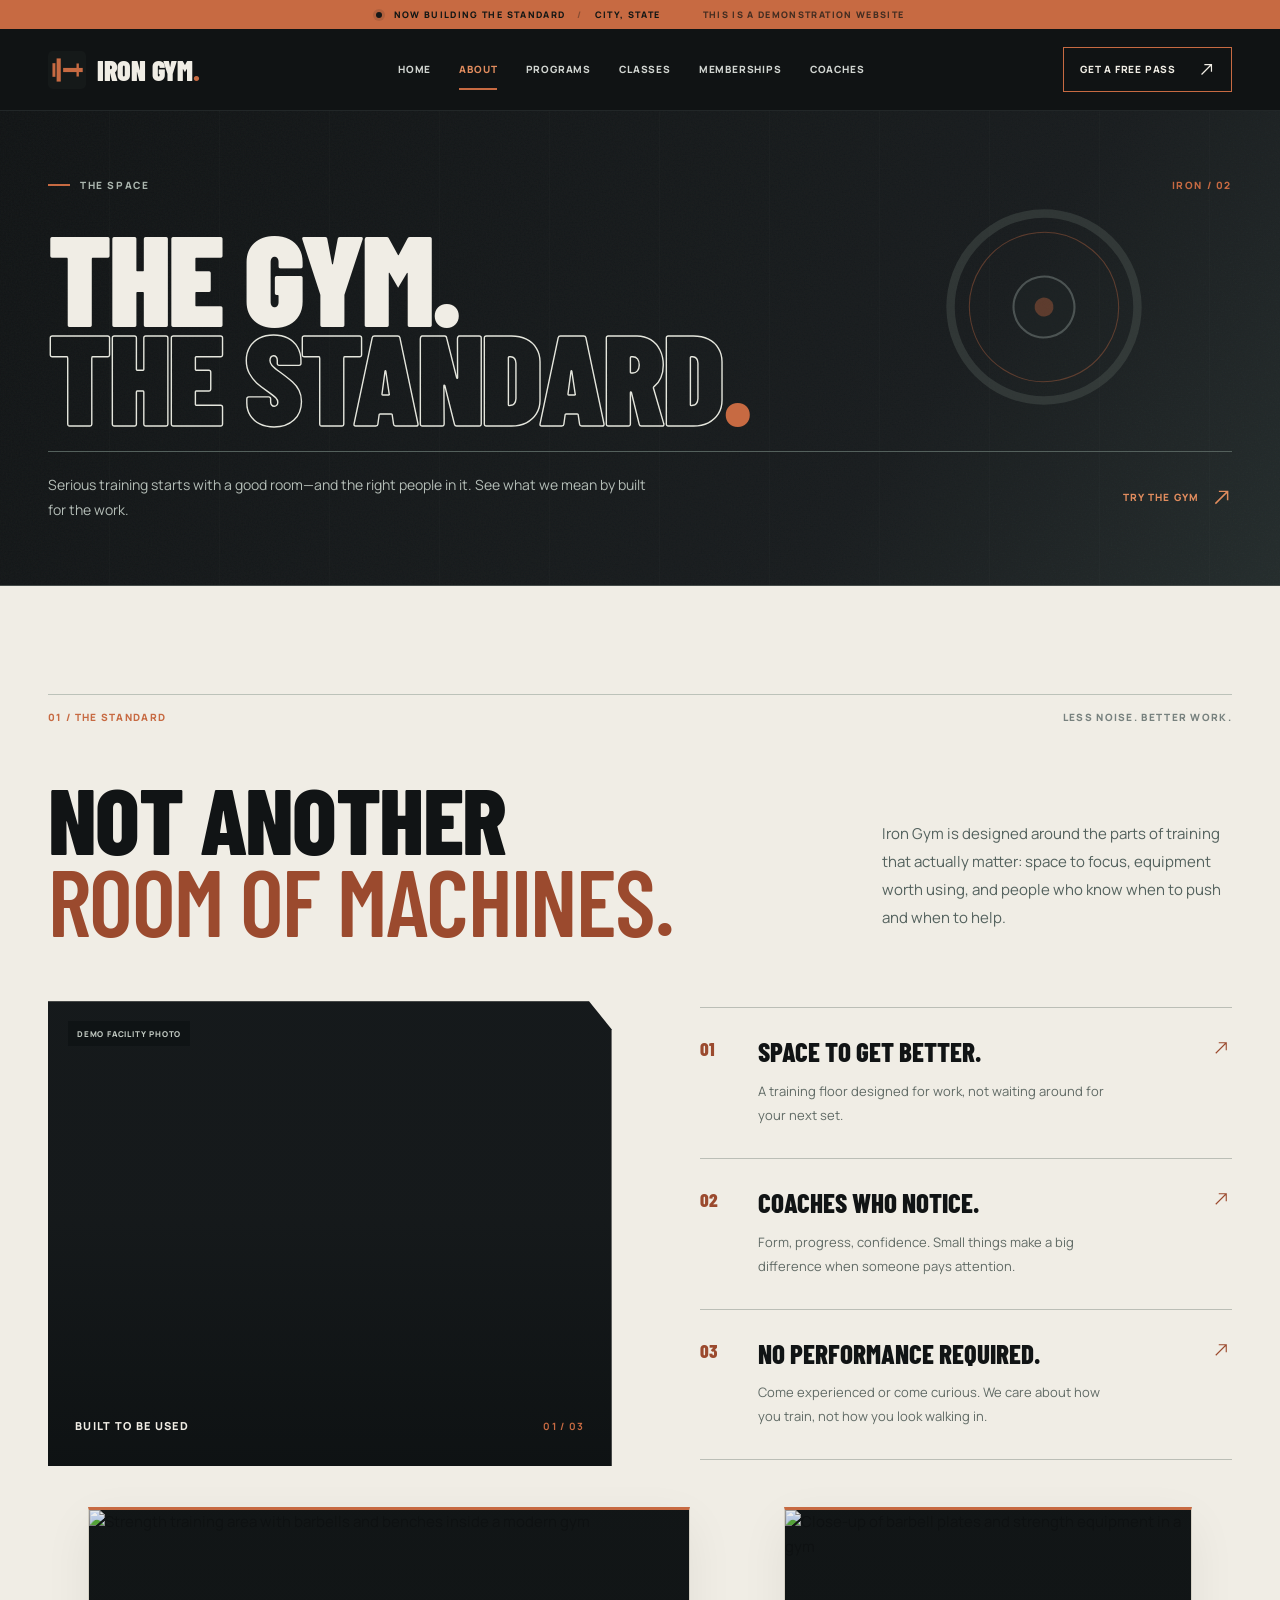
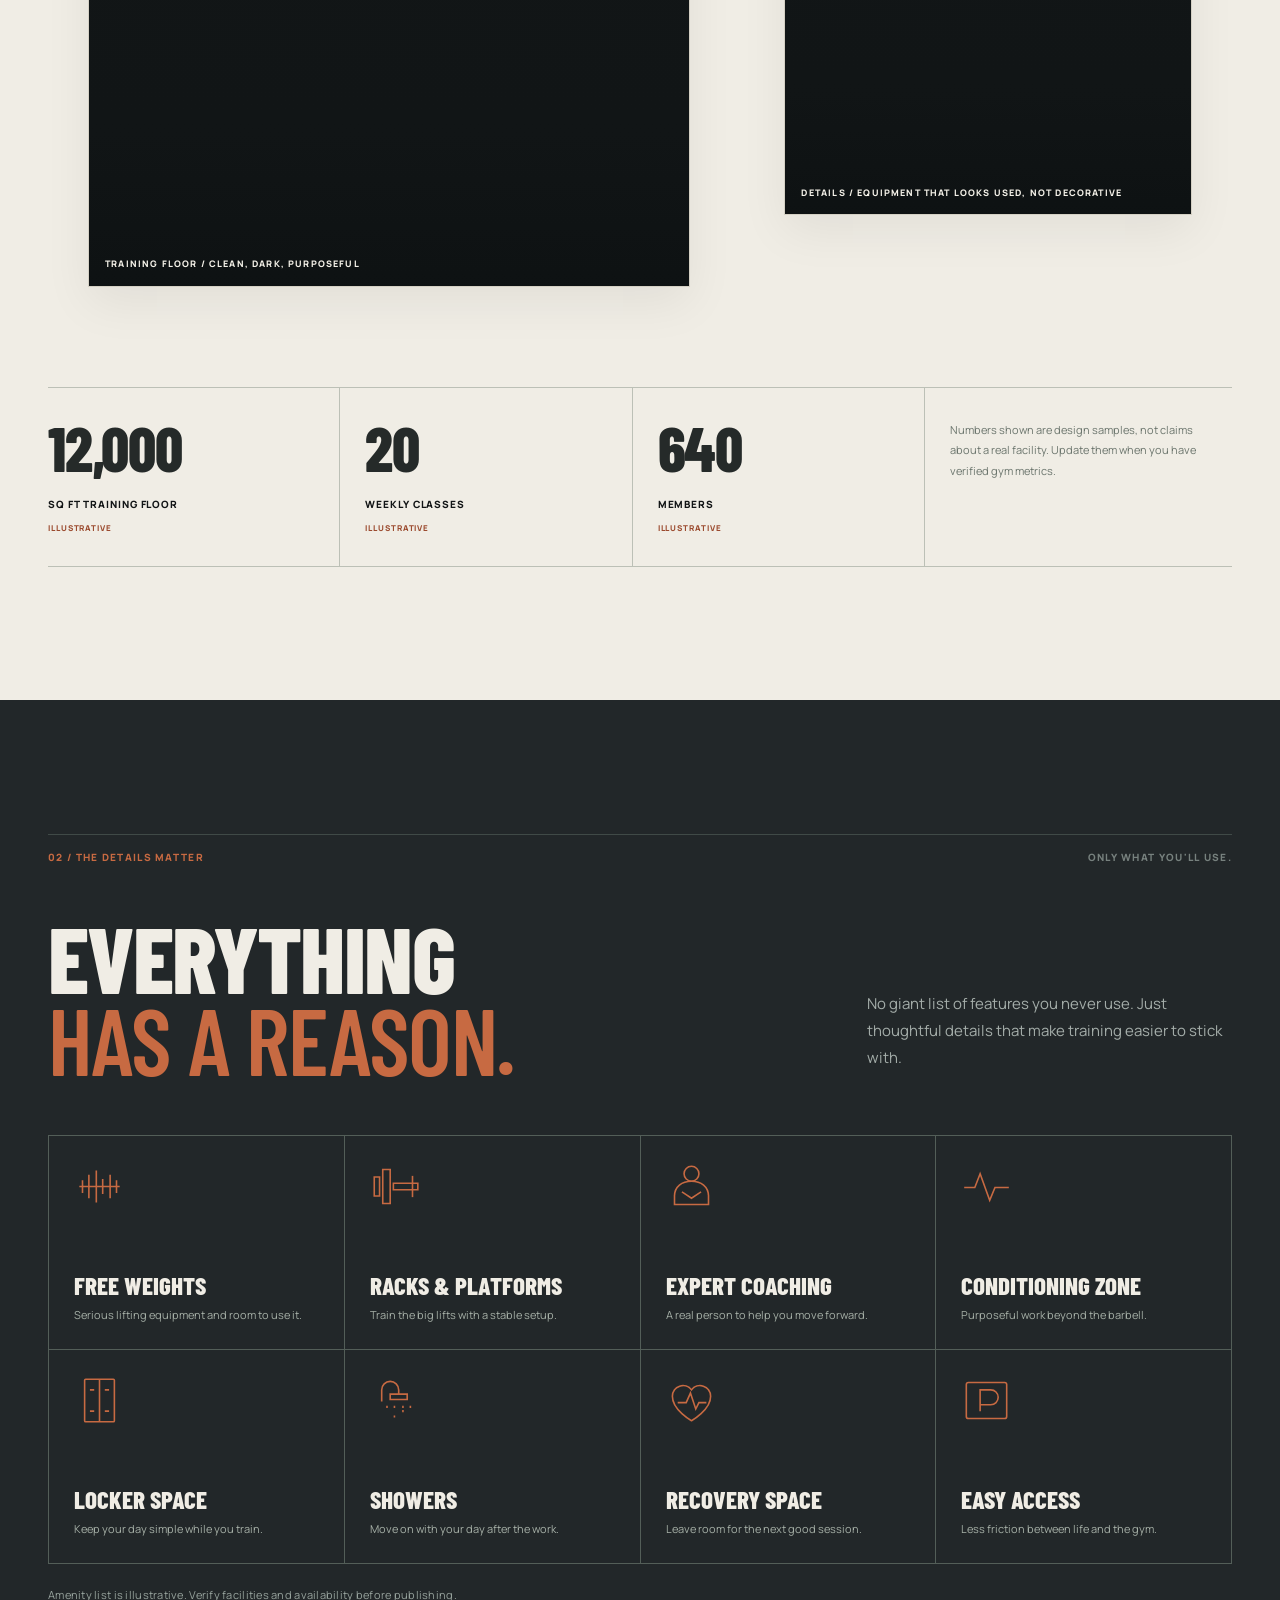
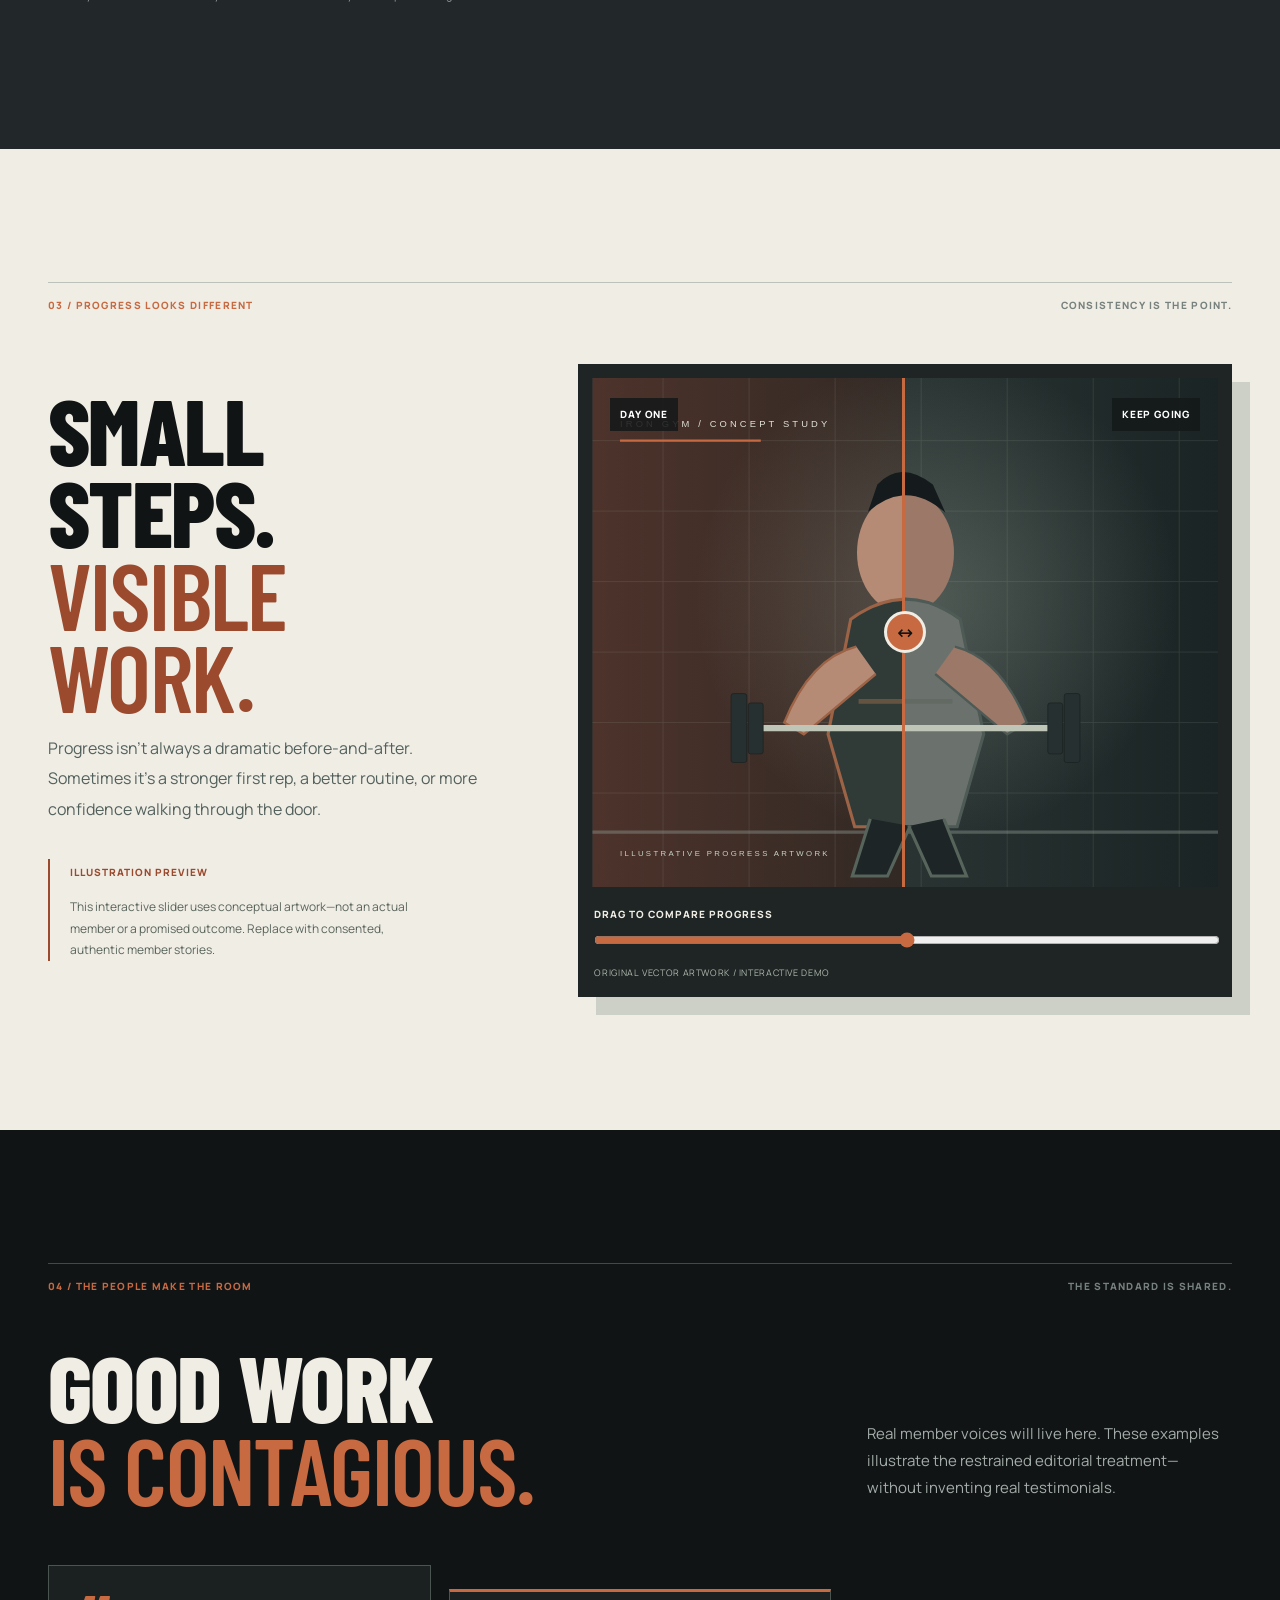
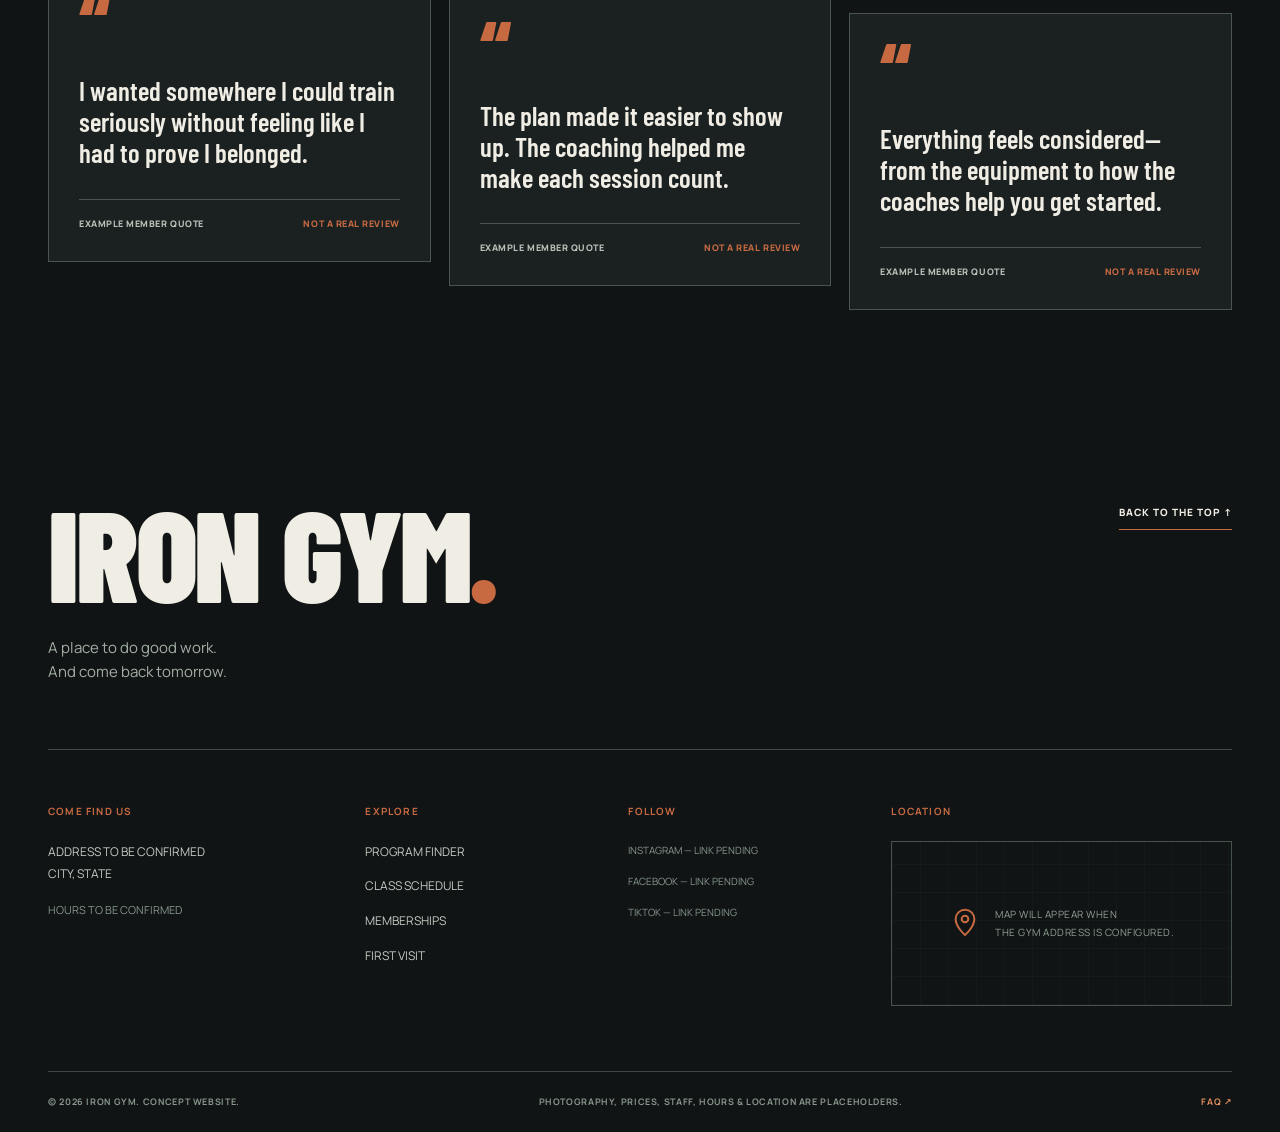
==== commit 491afefb: "Add real gym photography and editorial photo galleries" ====
--- a/about.html
+++ b/about.html
@@ -71,14 +71,24 @@
         <div class="why-top" data-reveal><h2 class="display-heading" id="why-title">NOT ANOTHER<br><em>ROOM OF MACHINES.</em></h2><p>Iron Gym is designed around the parts of training that actually matter: space to focus, equipment worth using, and people who know when to push and when to help.</p></div>
         <div class="standard-layout">
           <div class="standard-visual" data-reveal>
-            <div class="standard-visual-image" role="img" aria-label="Demo gym photo placeholder"></div>
-            <div class="standard-overlay"><span>BUILT TO BE USED</span><b>01 / 03</b></div><span class="image-placeholder-tag">DEMO PHOTO — REPLACE BEFORE LAUNCH</span>
+            <div class="standard-visual-image" role="img" aria-label="Demo photography of a strength training floor with power racks and weight equipment"></div>
+            <div class="standard-overlay"><span>BUILT TO BE USED</span><b>01 / 03</b></div><span class="image-placeholder-tag">DEMO FACILITY PHOTO</span>
           </div>
           <div class="standard-points">
             <article class="standard-point" data-reveal><div class="standard-num">01</div><div><h3>SPACE TO GET BETTER.</h3><p>A training floor designed for work, not waiting around for your next set.</p></div><svg><use href="#i-diagonal"/></svg></article>
             <article class="standard-point" data-reveal><div class="standard-num">02</div><div><h3>COACHES WHO NOTICE.</h3><p>Form, progress, confidence. Small things make a big difference when someone pays attention.</p></div><svg><use href="#i-diagonal"/></svg></article>
             <article class="standard-point" data-reveal><div class="standard-num">03</div><div><h3>NO PERFORMANCE REQUIRED.</h3><p>Come experienced or come curious. We care about how you train, not how you look walking in.</p></div><svg><use href="#i-diagonal"/></svg></article>
           </div>
+        </div>
+        <div class="about-gallery" data-reveal>
+          <figure class="gallery-shot gallery-shot-wide">
+            <img src="https://images.unsplash.com/photo-1540497077202-7c8a3999166f?auto=format&fit=crop&w=1600&q=80" alt="Strength training area with barbells and benches inside a modern gym" width="1600" height="1000" loading="lazy" decoding="async">
+            <figcaption>TRAINING FLOOR / CLEAN, DARK, PURPOSEFUL</figcaption>
+          </figure>
+          <figure class="gallery-shot">
+            <img src="https://images.unsplash.com/photo-1583454110551-21f2fa2afe61?auto=format&fit=crop&w=1200&q=80" alt="Close-up of barbell plates and strength equipment in a gym" width="1200" height="900" loading="lazy" decoding="async">
+            <figcaption>DETAILS / EQUIPMENT THAT LOOKS USED, NOT DECORATIVE</figcaption>
+          </figure>
         </div>
         <div class="stat-grid" aria-label="Demonstration facility metrics">
           <div class="stat" data-reveal><strong class="stat-number" data-target="12000" data-format="comma">0</strong><span>SQ FT TRAINING FLOOR <small>ILLUSTRATIVE</small></span></div>
--- a/styles.css
+++ b/styles.css
@@ -84,7 +84,7 @@
 /* HERO */
 .hero{position:relative;min-height:min(780px,calc(100svh - var(--header-height) - 29px));height:auto;display:flex;flex-direction:column;justify-content:center;overflow:hidden;background:#0b0e0f;isolation:isolate}
 .hero-photo,.hero-noise,.hero-grid{position:absolute;inset:0;pointer-events:none}
-.hero-photo{background:linear-gradient(90deg,#0d1112 0%,#0d1112f2 27%,#0d1112be 55%,#10131339 95%),linear-gradient(0deg,#111415 0%,transparent 45%),url('assets/hero-room.svg') 70% 45%/cover no-repeat;z-index:-3}
+.hero-photo{background:linear-gradient(90deg,#0d1112 0%,#0d1112f2 27%,#0d1112be 55%,#10131339 95%),linear-gradient(0deg,#111415 0%,transparent 45%),url('https://images.unsplash.com/photo-1534438327276-14e5300c3a48?auto=format&fit=crop&w=1800&q=80') 70% 45%/cover no-repeat;z-index:-3}
 .hero-noise{z-index:-1;opacity:.28;background-image:url('assets/grain.svg');mix-blend-mode:overlay}
 .hero-grid{z-index:-2;background-image:linear-gradient(90deg,#77817e13 1px,transparent 1px);background-size:calc(100%/12) 100%;opacity:.5}
 .hero-content{padding-top:clamp(100px,13vw,178px);padding-bottom:135px;z-index:2}
@@ -111,7 +111,7 @@
 .why-top>p{max-width:350px;font-size:15px;line-height:1.85;color:#53615d;margin:0 0 10px}
 .standard-layout{display:grid;grid-template-columns:1.06fr 1fr;gap:7.5%;align-items:stretch}
 .standard-visual{min-height:465px;position:relative;background:#171b1d;overflow:hidden}
-.standard-visual-image{position:absolute;inset:0;background:linear-gradient(0deg,#0d1112dd,#0d11122a 55%,#0d111226),url('assets/training-room.svg') 50% 50%/cover}
+.standard-visual-image{position:absolute;inset:0;background:linear-gradient(0deg,#0d1112dd,#0d11122a 55%,#0d111226),url('https://images.unsplash.com/photo-1540497077202-7c8a3999166f?auto=format&fit=crop&w=1400&q=80') 50% 50%/cover}
 .standard-overlay{position:absolute;left:27px;right:27px;bottom:31px;display:flex;justify-content:space-between;align-items:center;font-size:11px;font-weight:800;letter-spacing:.12em;color:#f0ede5}
 .standard-overlay b{color:var(--copper);font-size:10px}
 .image-placeholder-tag{position:absolute;top:20px;left:20px;padding:6px 9px;background:#0d1112ab;color:#c1c9c2;letter-spacing:.1em;font-size:8px;font-weight:800}
@@ -352,7 +352,7 @@
  .display-heading{font-size:clamp(55px,12vw,88px)}
  .section-intro,.why-top{display:block;margin-bottom:34px}.section-intro p,.why-top>p{margin:22px 0 0;max-width:530px}
  .hero{min-height:700px;min-height:min(760px,calc(100svh - 94px));min-height:max(630px,calc(100svh - 94px))}
- .hero-photo{background:linear-gradient(90deg,#0d1112e8 0%,#0d1112b8 40%,#0d111270 100%),linear-gradient(0deg,#111415,transparent 50%),url('assets/hero-room.svg') 62% center/cover}
+ .hero-photo{background:linear-gradient(90deg,#0d1112e8 0%,#0d1112b8 40%,#0d111270 100%),linear-gradient(0deg,#111415,transparent 50%),url('https://images.unsplash.com/photo-1534438327276-14e5300c3a48?auto=format&fit=crop&w=1400&q=80') 62% center/cover}
  .hero-content{padding-top:90px;padding-bottom:130px}
  .hero h1{font-size:clamp(72px,15.5vw,128px)}.hero-eyebrow{font-size:8px;margin-bottom:30px;letter-spacing:.13em}
  .hero-lower{margin-top:43px}.hero-copy p{font-size:14px;max-width:390px}.hero-stamp{display:none}.hero-bottom{font-size:8px;bottom:25px}.hero-bottom>span:nth-child(2),.hero-image-label{display:none}
@@ -501,7 +501,7 @@
 .gateway-bottom{margin-top:auto;border-top:1px solid #3f4946;padding-top:18px;display:flex;align-items:center;justify-content:space-between;color:var(--copper-bright);font-size:10px;letter-spacing:.1em;font-weight:800}
 .home-feature{background:var(--slate);color:var(--bone)}
 .home-feature-inner{display:grid;grid-template-columns:1fr 1fr;gap:8%;align-items:center;min-height:520px}
-.home-feature-art{min-height:440px;position:relative;background:linear-gradient(80deg,#14171961,#12161722),url('assets/training-room.svg') center/cover no-repeat;border-left:3px solid var(--copper)}
+.home-feature-art{min-height:440px;position:relative;background:linear-gradient(80deg,#14171961,#12161722),url('https://images.unsplash.com/photo-1540497077202-7c8a3999166f?auto=format&fit=crop&w=1400&q=80') center/cover no-repeat;border-left:3px solid var(--copper)}
 .home-feature-art>span{position:absolute;bottom:16px;left:22px;font-size:9px;font-weight:800;letter-spacing:.11em;color:#ddd}
 .home-feature-copy{padding-block:65px}.home-feature-copy p{max-width:420px;color:#bac4be;line-height:1.8;margin:27px 0}
 .home-final{background:var(--copper);color:#111;overflow:hidden;padding:55px 0}
@@ -532,4 +532,75 @@
  .inner-hero-bottom{flex-direction:column}.inner-hero-bottom a{padding:4px 0}
  .home-feature-art{min-height:250px}.gateway-card{min-height:220px}
 }
-@media(prefers-reduced-motion:reduce){.gateway-card:hover{transform:none}}+@media(prefers-reduced-motion:reduce){.gateway-card:hover{transform:none}}
+
+
+/* -----------------------------------------------------------
+   EDITORIAL DESIGN UPDATE / 2026
+   Depo-inspired composition, precision marks & tactile surfaces.
+   All artwork is authored specifically for IRON GYM.
+   ----------------------------------------------------------- */
+.gateway-grid{grid-template-columns:minmax(0,1.18fr) minmax(0,.82fr);grid-template-rows:repeat(2,minmax(226px,1fr));gap:13px}
+.gateway-card{position:relative;isolation:isolate;min-height:226px;overflow:hidden;border:1px solid #404a47;border-top:2px solid #5b6661;box-shadow:0 15px 36px #0e11101a;transition:transform .28s var(--ease),background .25s,border-color .25s,box-shadow .28s}
+.gateway-card-featured{grid-row:span 2;min-height:485px;padding:clamp(27px,3.4vw,47px);background:radial-gradient(ellipse at 88% 15%,#59605a3a 0,transparent 48%),linear-gradient(135deg,#222a29,#111616)}
+.gateway-card-classes{background:linear-gradient(135deg,#24302e,#171f20)}
+.gateway-card-memberships{background:linear-gradient(135deg,#24292b,#1b1f20)}
+.gateway-card::before{content:attr(data-index);pointer-events:none;position:absolute;right:22px;bottom:-55px;font:900 clamp(160px,17vw,290px)/.9 var(--display);letter-spacing:-.06em;color:transparent;-webkit-text-stroke:1px #89928a20;z-index:-1}
+.gateway-card::after{content:'';pointer-events:none;position:absolute;top:0;right:-30%;width:65%;height:1px;background:linear-gradient(90deg,transparent,#e7a57d 45%,transparent);opacity:0;transform:rotate(-18deg);transition:opacity .35s}
+.gateway-card:hover::after,.gateway-card:focus-visible::after{opacity:.85}
+.gateway-card:hover,.gateway-card:focus-visible{box-shadow:0 20px 40px #0e111035;border-color:#d38a5a;transform:translateY(-3px)}
+.gateway-card-featured .gateway-top svg{width:54px;height:54px}
+.gateway-card-featured strong{font-size:clamp(58px,6.7vw,105px);line-height:.82;margin-top:auto;max-width:390px;position:relative;letter-spacing:-.012em}
+.gateway-card-featured>p{font-size:14px;max-width:290px;position:relative}
+.gateway-card-classes strong,.gateway-card-memberships strong{font-size:clamp(38px,3.7vw,58px);margin-top:22px;max-width:330px;position:relative}
+.gateway-card>p{position:relative;margin-bottom:24px}
+.gateway-bottom{position:relative;z-index:1}
+.gateway-card-featured .gateway-bottom{padding-top:23px}
+/* The same five-step quiz, with a more readable wayfinding system. */
+.quiz-milestones{display:grid;grid-template-columns:repeat(5,minmax(0,1fr));gap:4px;margin-top:24px}
+.quiz-milestone{min-width:0;display:flex;align-items:center;gap:8px;padding:11px 8px;border-top:1px solid #49524c;color:#7f8e85;transition:color .22s,border-color .22s,background .22s}
+.quiz-milestone i{font:800 21px/1 var(--display);font-style:normal;color:inherit}
+.quiz-milestone b{font:800 9px/1.2 var(--body);letter-spacing:.07em}
+.quiz-milestone.is-complete{border-color:#86654e;color:#d2a489}
+.quiz-milestone.is-current{border-color:var(--copper);background:#c76a4216;color:#f2e4d6}
+/* Tactile chart controls: users inspect hours instead of guessing from decorative bars. */
+.forecast-bar{border:0;background:transparent;border-bottom:2px solid transparent;padding:0 0 7px;color:#a8b6ae;cursor:pointer;transition:background .2s,border-color .2s,transform .2s}
+.forecast-bar.is-selected{border-color:var(--copper);background:#c76a4212}
+.forecast-bar:hover,.forecast-bar:focus-visible{background:#e18c5e13;transform:translateY(-2px)}
+.forecast-bar.is-selected small{color:#f0ede5}
+.forecast-insight{margin-top:16px;border-left:2px solid var(--copper);background:linear-gradient(90deg,#2b3431,#1a2020);padding:13px 15px;display:flex;flex-direction:column;gap:4px}
+.forecast-insight span{font-size:9px;letter-spacing:.12em;font-weight:800;color:var(--copper-bright)}
+.forecast-insight strong{font:800 24px/1.08 var(--display);text-transform:uppercase}
+.forecast-insight small{color:#acbab0;font-size:10px;line-height:1.5}
+@media(max-width:900px){
+ .gateway-grid{grid-template-columns:minmax(0,1fr) minmax(0,1fr);grid-template-rows:repeat(2,minmax(238px,1fr))}
+ .gateway-card-featured{grid-column:span 2;grid-row:auto;min-height:330px}
+ .gateway-card-featured strong{font-size:clamp(55px,8vw,89px)}
+}
+@media(max-width:760px){
+ .gateway-grid{grid-template-columns:minmax(0,1fr);grid-template-rows:none;gap:10px}
+ .gateway-card,.gateway-card-featured{grid-column:auto;grid-row:auto;min-height:215px;padding:22px}
+ .gateway-card-featured{min-height:280px}
+ .gateway-card-featured strong{font-size:clamp(51px,12vw,74px);margin-top:30px}
+ .gateway-card-classes strong,.gateway-card-memberships strong{font-size:clamp(36px,10vw,53px)}
+ .gateway-card:before{font-size:170px;bottom:-28px}
+ .quiz-milestones{gap:2px}
+ .quiz-milestone{display:flex;flex-direction:column;align-items:flex-start;gap:5px;padding:9px 4px}
+ .quiz-milestone i{font-size:18px}
+ .quiz-milestone b{font-size:8px;letter-spacing:0}
+}
+@media(prefers-reduced-motion:reduce){
+ .gateway-card,.gateway-card::after,.quiz-milestone,.forecast-bar{transition:none!important}
+ .gateway-card:hover,.gateway-card:focus-visible,.forecast-bar:hover,.forecast-bar:focus-visible{transform:none}
+}
+
+
+/* -----------------------------------------------------------
+   PORTFOLIO PHOTOGRAPHY UPGRADE
+   Add believable gym imagery so the concept feels like a real brand.
+   ----------------------------------------------------------- */
+.photo-showcase{padding-top:72px;padding-bottom:82px}.photo-showcase-head{display:grid;grid-template-columns:minmax(0,1.1fr) minmax(280px,.9fr);gap:38px;align-items:end;margin-bottom:28px}.photo-showcase-head p{max-width:480px;color:var(--slate-ink);line-height:1.85;margin:0}
+.photo-grid,.about-gallery{display:grid;grid-template-columns:1.4fr 1fr;gap:14px}.photo-card,.gallery-shot{position:relative;overflow:hidden;background:#121617;border:1px solid #d4d0c4;border-top:3px solid var(--copper);min-height:280px;box-shadow:0 16px 45px #0c0f1010}.photo-card-large,.gallery-shot-wide{grid-row:span 2;min-height:576px}.photo-card img,.gallery-shot img{width:100%;height:100%;object-fit:cover;filter:saturate(.94) contrast(1.03)}
+.photo-card::after,.gallery-shot::after{content:'';position:absolute;inset:0;background:linear-gradient(0deg,#0d1112da 0%,#0d111236 40%,#0d111212 100%);pointer-events:none}.photo-card figcaption,.gallery-shot figcaption{position:absolute;left:16px;right:16px;bottom:14px;z-index:1;color:#f4f1e8;font-size:9px;font-weight:800;letter-spacing:.13em;line-height:1.6;text-transform:uppercase}.about-gallery{margin:26px 0 34px}.gallery-shot{min-height:260px}
+@media(max-width:900px){.photo-showcase-head,.photo-grid,.about-gallery{grid-template-columns:1fr}.photo-card-large,.gallery-shot-wide{grid-row:auto;min-height:370px}}
+@media(max-width:760px){.photo-showcase{padding-top:58px;padding-bottom:66px}.photo-showcase-head{gap:18px}.photo-card,.gallery-shot{min-height:240px}.photo-card-large,.gallery-shot-wide{min-height:290px}.photo-card figcaption,.gallery-shot figcaption{left:12px;right:12px;bottom:12px;font-size:8px}}
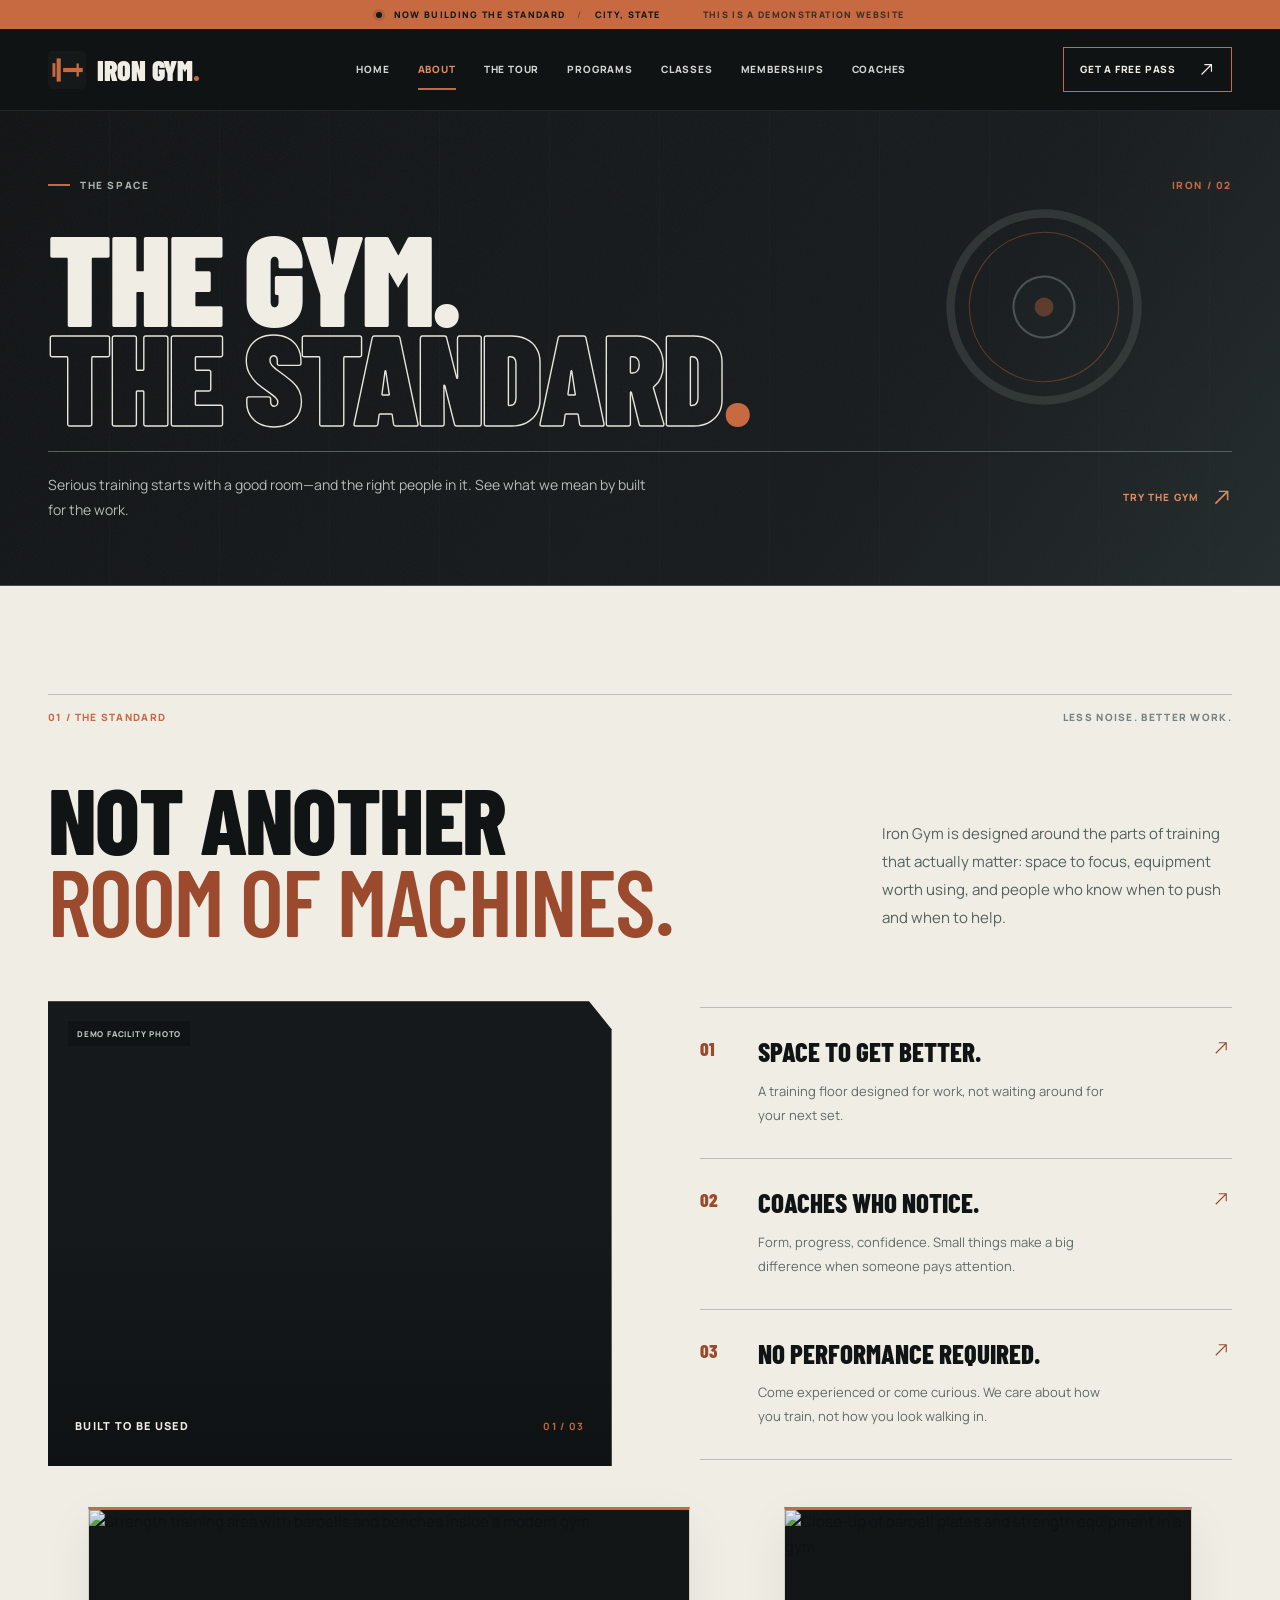
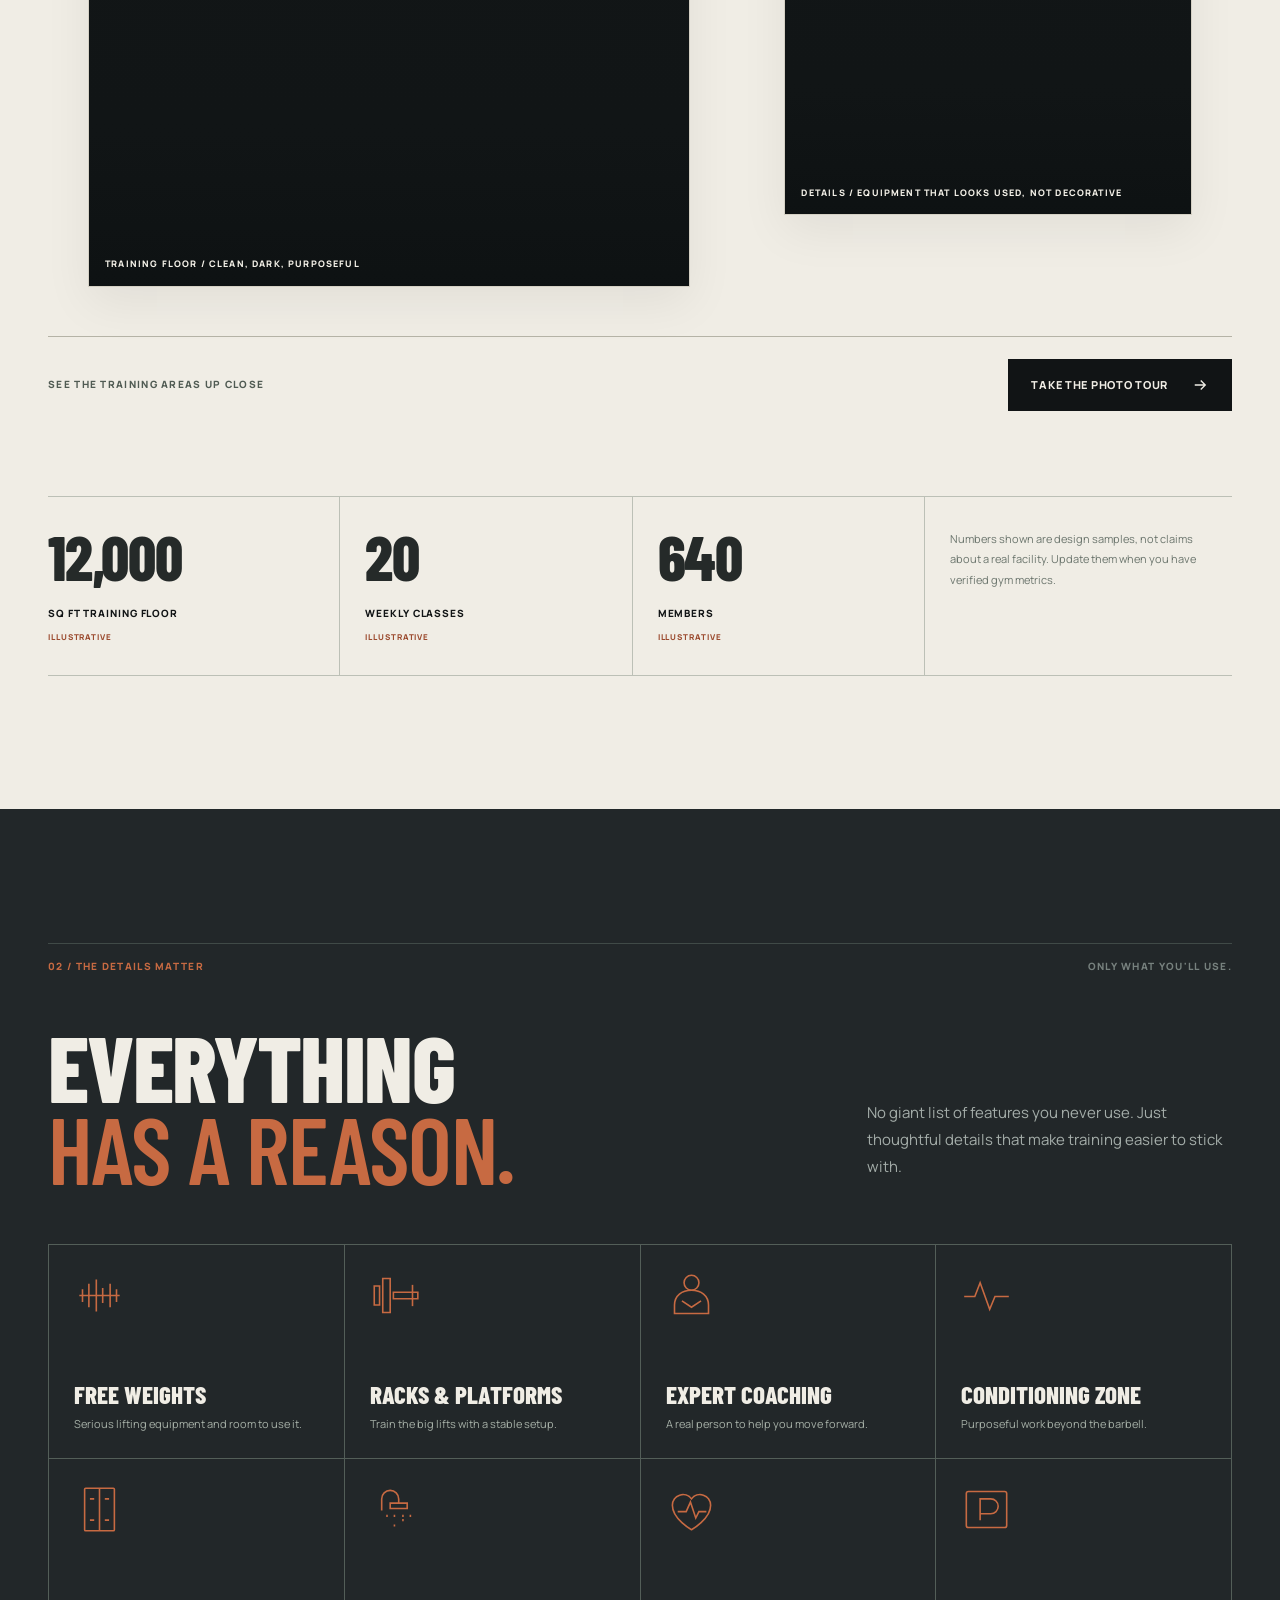
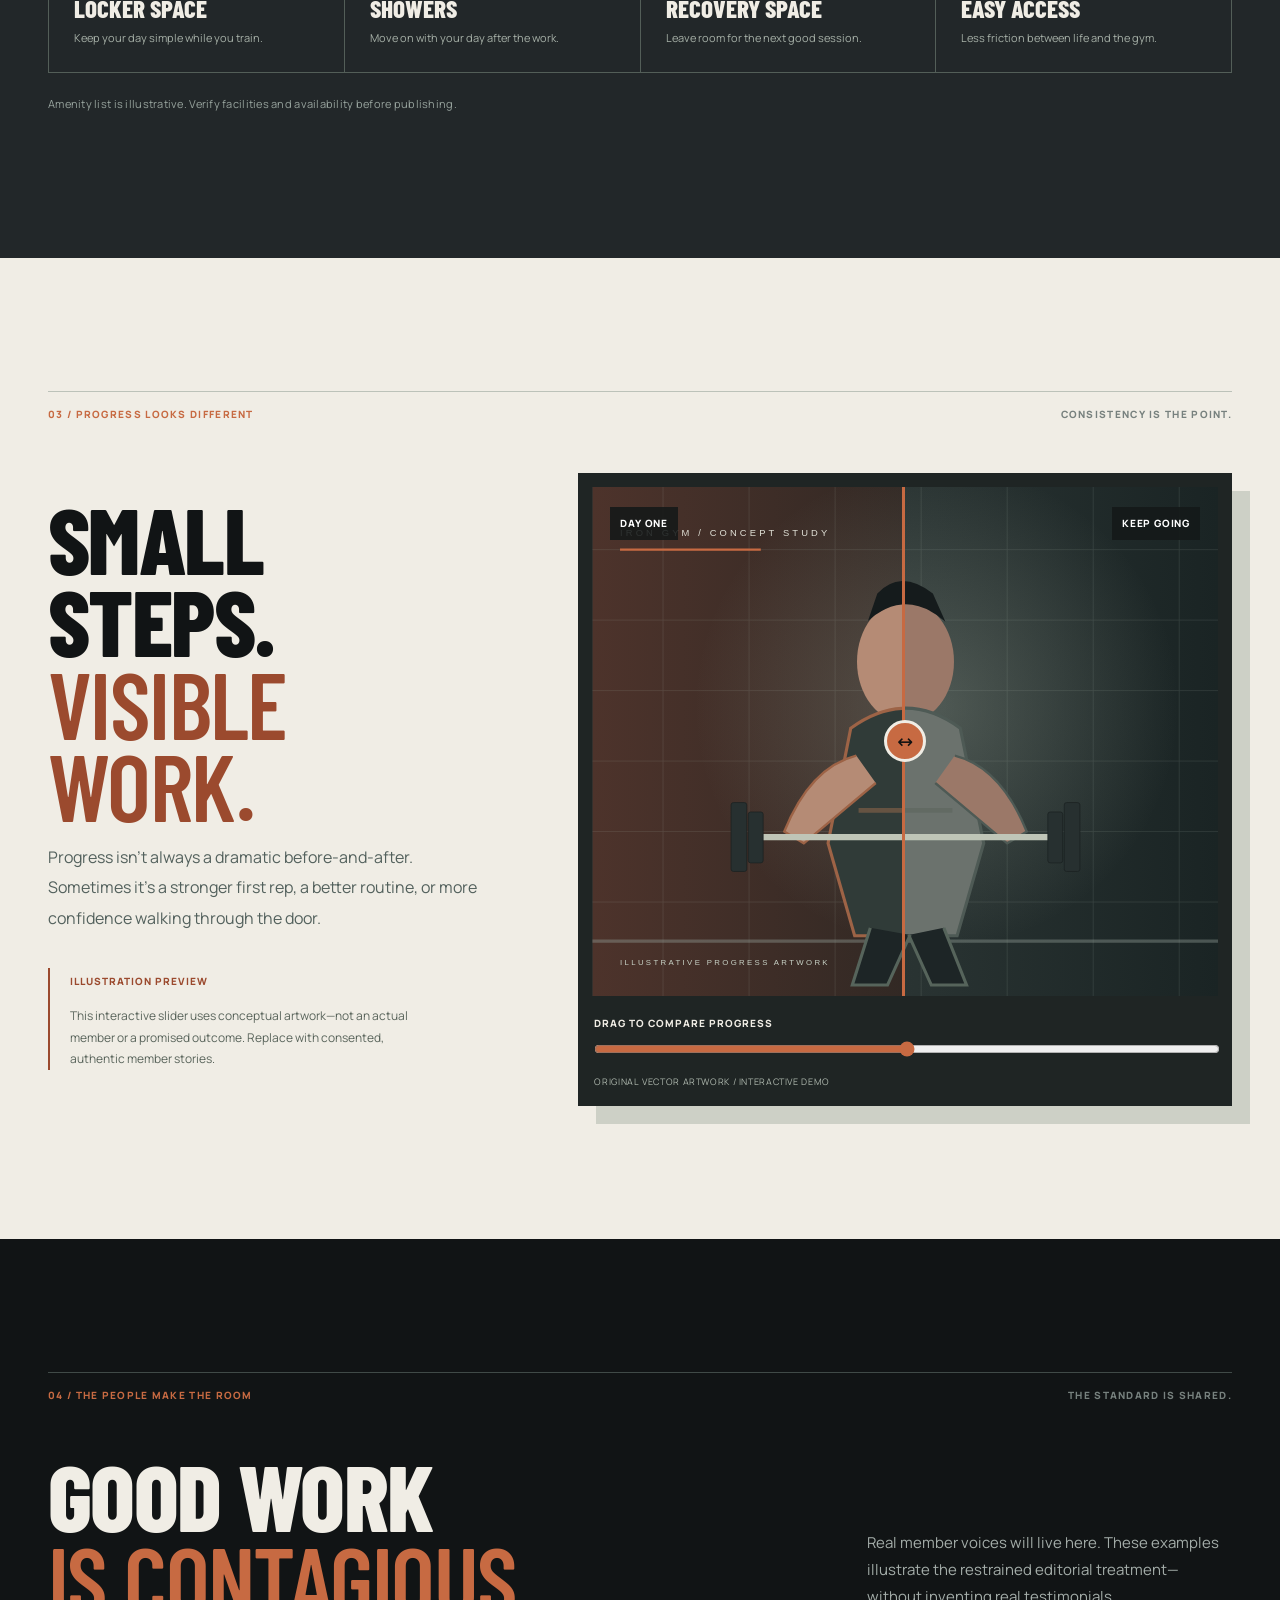
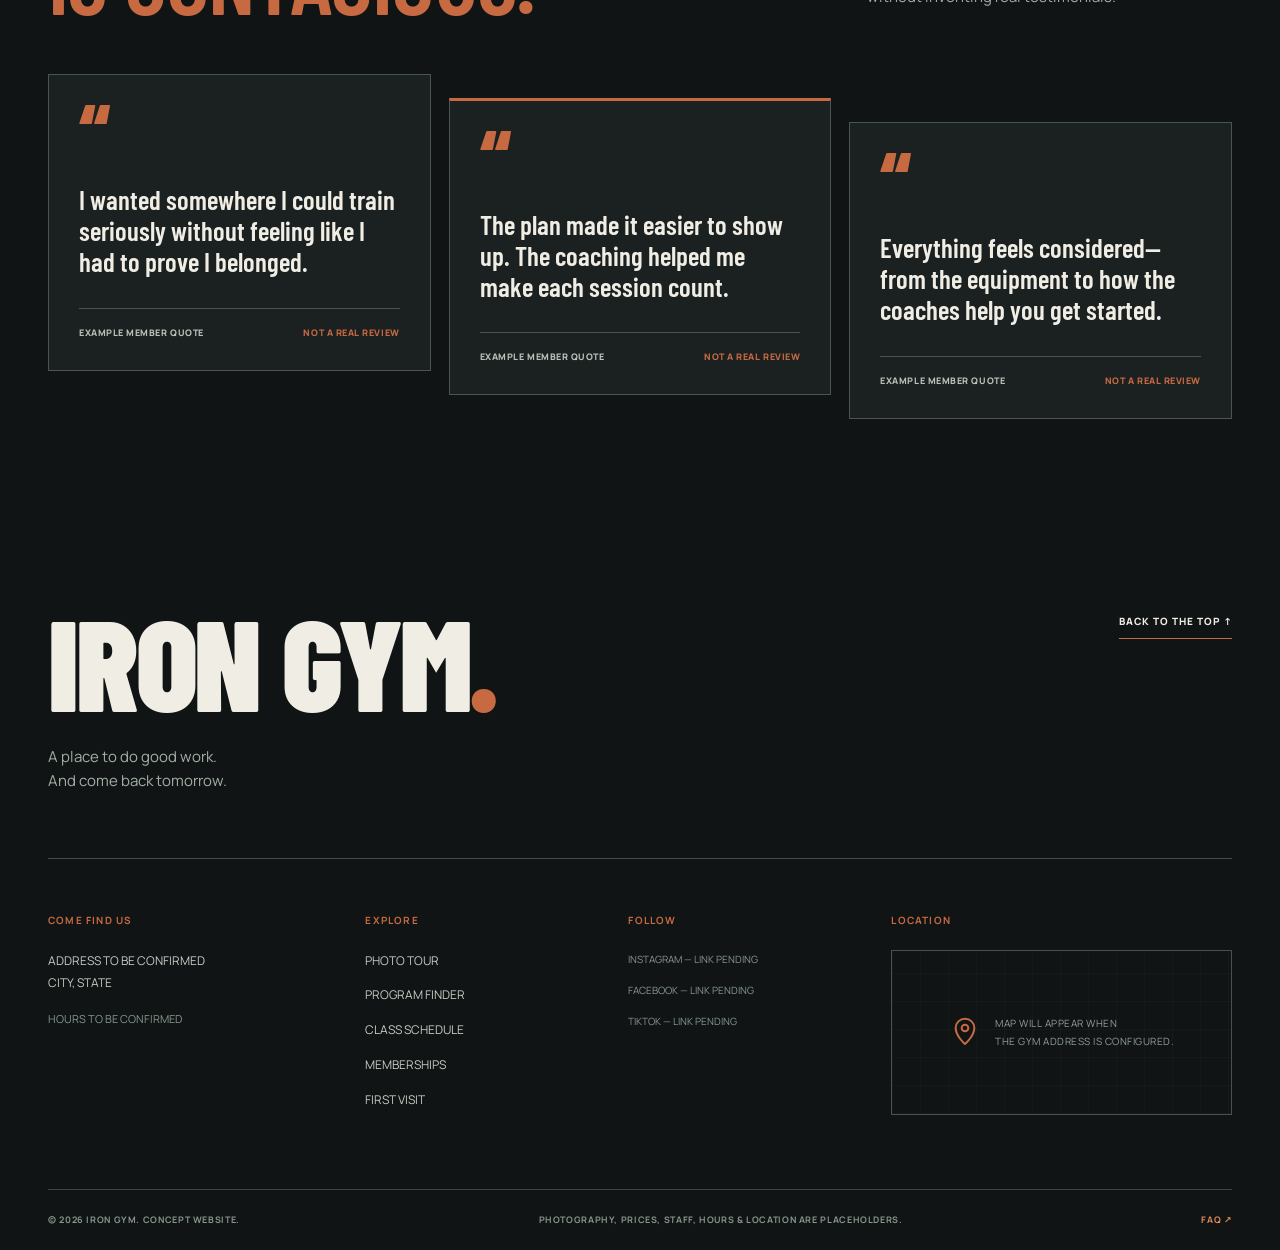
==== commit f18553a4: "Build five-stop virtual gym photo tour with responsive navigation" ====
--- a/about.html
+++ b/about.html
@@ -50,10 +50,10 @@
         <img src="assets/iron-mark.svg" alt="" width="36" height="36">
         <span>IRON<span class="brand-space"> </span>GYM<span class="wordmark-period">.</span></span>
       </a>
-      <nav class="desktop-nav" aria-label="Main navigation"><a href="index.html">HOME</a><a href="about.html" aria-current="page">ABOUT</a><a href="programs.html">PROGRAMS</a><a href="classes.html">CLASSES</a><a href="memberships.html">MEMBERSHIPS</a><a href="coaches.html">COACHES</a></nav>
+      <nav class="desktop-nav" aria-label="Main navigation"><a href="index.html">HOME</a><a href="about.html" aria-current="page">ABOUT</a><a href="tour.html">THE TOUR</a><a href="programs.html">PROGRAMS</a><a href="classes.html">CLASSES</a><a href="memberships.html">MEMBERSHIPS</a><a href="coaches.html">COACHES</a></nav>
       <div class="header-actions"><a class="header-pass" href="visit.html#free-pass">GET A FREE PASS <svg><use href="#i-diagonal"/></svg></a><button id="menu-toggle" class="menu-toggle" aria-label="Open navigation" aria-controls="mobile-nav" aria-expanded="false"><span></span><span></span><span></span></button></div>
     </div>
-    <nav id="mobile-nav" class="mobile-nav" aria-label="Mobile navigation" hidden><a href="index.html">HOME <span>01</span></a><a href="about.html" aria-current="page">ABOUT <span>02</span></a><a href="programs.html">PROGRAMS <span>03</span></a><a href="classes.html">CLASSES <span>04</span></a><a href="memberships.html">MEMBERSHIPS <span>05</span></a><a href="coaches.html">COACHES <span>06</span></a><a href="visit.html">FREE DAY PASS <span>07</span></a></nav>
+    <nav id="mobile-nav" class="mobile-nav" aria-label="Mobile navigation" hidden><a href="index.html">HOME <span>01</span></a><a href="about.html" aria-current="page">ABOUT <span>02</span></a><a href="tour.html">PHOTO TOUR <span>03</span></a><a href="programs.html">PROGRAMS <span>04</span></a><a href="classes.html">CLASSES <span>05</span></a><a href="memberships.html">MEMBERSHIPS <span>06</span></a><a href="coaches.html">COACHES <span>07</span></a><a href="visit.html">FREE DAY PASS <span>08</span></a></nav>
   </header>
 
   <main id="main">
@@ -90,7 +90,7 @@
             <figcaption>DETAILS / EQUIPMENT THAT LOOKS USED, NOT DECORATIVE</figcaption>
           </figure>
         </div>
-        <div class="stat-grid" aria-label="Demonstration facility metrics">
+        <div class="photo-showcase-link" data-reveal><span>SEE THE TRAINING AREAS UP CLOSE</span><a href="tour.html" class="button button-dark">TAKE THE PHOTO TOUR <svg aria-hidden="true"><use href="#i-arrow"/></svg></a></div><div class="stat-grid" aria-label="Demonstration facility metrics">
           <div class="stat" data-reveal><strong class="stat-number" data-target="12000" data-format="comma">0</strong><span>SQ FT TRAINING FLOOR <small>ILLUSTRATIVE</small></span></div>
           <div class="stat" data-reveal><strong class="stat-number" data-target="20">0</strong><span>WEEKLY CLASSES <small>ILLUSTRATIVE</small></span></div>
           <div class="stat" data-reveal><strong class="stat-number" data-target="640">0</strong><span>MEMBERS <small>ILLUSTRATIVE</small></span></div>
@@ -100,7 +100,7 @@
     </section><section class="section section-slate amenities-section" id="amenities" aria-labelledby="amenities-title"><div class="shell"><div class="section-kicker" data-reveal><span>02 / THE DETAILS MATTER</span><span>ONLY WHAT YOU'LL USE.</span></div><div class="section-intro light" data-reveal><h2 class="display-heading" id="amenities-title">EVERYTHING<br><em>HAS A REASON.</em></h2><p>No giant list of features you never use. Just thoughtful details that make training easier to stick with.</p></div><div id="amenity-grid" class="amenity-grid" data-reveal></div><p class="muted-note">Amenity list is illustrative. Verify facilities and availability before publishing.</p></div></section><section class="section section-bone" id="transformations" aria-labelledby="transformation-title"><div class="shell"><div class="section-kicker" data-reveal><span>03 / PROGRESS LOOKS DIFFERENT</span><span>CONSISTENCY IS THE POINT.</span></div><div class="transform-layout"><div data-reveal><h2 class="display-heading" id="transformation-title">SMALL STEPS.<br><em>VISIBLE WORK.</em></h2><p class="body-lead dark-lead">Progress isn't always a dramatic before-and-after. Sometimes it's a stronger first rep, a better routine, or more confidence walking through the door.</p><div class="transform-disclaimer"><span>ILLUSTRATION PREVIEW</span><p>This interactive slider uses conceptual artwork—not an actual member or a promised outcome. Replace with consented, authentic member stories.</p></div></div><div class="compare-frame" data-reveal><div class="compare-stage" id="compare-stage" style="--reveal:50%"><img class="compare-base" src="assets/progress-before.svg" alt="Conceptual illustration of the beginning of a training journey" width="800" height="650"><div class="compare-after"><img src="assets/progress-after.svg" alt="Conceptual illustration representing training progress" width="800" height="650"></div><div class="compare-tag compare-tag-left">DAY ONE</div><div class="compare-tag compare-tag-right">KEEP GOING</div><div class="compare-divider"><span>↔</span></div></div><label class="compare-label" for="compare-range">DRAG TO COMPARE PROGRESS</label><input type="range" min="0" max="100" value="50" id="compare-range" aria-label="Slide to reveal more of the progress illustration"><p>ORIGINAL VECTOR ARTWORK / INTERACTIVE DEMO</p></div></div></div></section><section class="section section-dark testimonials-section" id="stories" aria-labelledby="stories-title"><div class="shell"><div class="section-kicker" data-reveal><span>04 / THE PEOPLE MAKE THE ROOM</span><span>THE STANDARD IS SHARED.</span></div><div class="section-intro light" data-reveal><h2 class="display-heading" id="stories-title">GOOD WORK<br><em>IS CONTAGIOUS.</em></h2><p>Real member voices will live here. These examples illustrate the restrained editorial treatment—without inventing real testimonials.</p></div><div class="quote-grid" data-reveal><blockquote><span class="quote-mark">“</span><p>I wanted somewhere I could train seriously without feeling like I had to prove I belonged.</p><footer>EXAMPLE MEMBER QUOTE <span>NOT A REAL REVIEW</span></footer></blockquote><blockquote><span class="quote-mark">“</span><p>The plan made it easier to show up. The coaching helped me make each session count.</p><footer>EXAMPLE MEMBER QUOTE <span>NOT A REAL REVIEW</span></footer></blockquote><blockquote><span class="quote-mark">“</span><p>Everything feels considered—from the equipment to how the coaches help you get started.</p><footer>EXAMPLE MEMBER QUOTE <span>NOT A REAL REVIEW</span></footer></blockquote></div></div></section>
 </main>
 
-  <footer class="site-footer" id="contact"><div class="shell"><div class="footer-head"><div><a class="footer-logo" href="index.html">IRON GYM<span>.</span></a><p>A place to do good work.<br>And come back tomorrow.</p></div><a class="footer-top" href="#top">BACK TO THE TOP ↑</a></div><div class="footer-columns"><div><h3>COME FIND US</h3><p id="footer-address">ADDRESS TO BE CONFIRMED<br>CITY, STATE</p><div class="footer-hours" id="footer-hours">HOURS TO BE CONFIRMED</div></div><div><h3>EXPLORE</h3><a href="programs.html">PROGRAM FINDER</a><a href="classes.html">CLASS SCHEDULE</a><a href="memberships.html">MEMBERSHIPS</a><a href="visit.html#first-visit">FIRST VISIT</a></div><div><h3>FOLLOW</h3><span class="footer-placeholder">INSTAGRAM — LINK PENDING</span><span class="footer-placeholder">FACEBOOK — LINK PENDING</span><span class="footer-placeholder">TIKTOK — LINK PENDING</span></div><div class="footer-map"><h3>LOCATION</h3><div id="map-container" class="map-placeholder"><svg><use href="#i-location"/></svg><span>MAP WILL APPEAR WHEN<br>THE GYM ADDRESS IS CONFIGURED.</span></div></div></div><div class="footer-bottom"><span>© <span id="copyright-year">2026</span> IRON GYM. CONCEPT WEBSITE.</span><span>PHOTOGRAPHY, PRICES, STAFF, HOURS & LOCATION ARE PLACEHOLDERS.</span><a href="memberships.html#faq">FAQ ↗</a></div></div></footer>
+  <footer class="site-footer" id="contact"><div class="shell"><div class="footer-head"><div><a class="footer-logo" href="index.html">IRON GYM<span>.</span></a><p>A place to do good work.<br>And come back tomorrow.</p></div><a class="footer-top" href="#top">BACK TO THE TOP ↑</a></div><div class="footer-columns"><div><h3>COME FIND US</h3><p id="footer-address">ADDRESS TO BE CONFIRMED<br>CITY, STATE</p><div class="footer-hours" id="footer-hours">HOURS TO BE CONFIRMED</div></div><div><h3>EXPLORE</h3><a href="tour.html">PHOTO TOUR</a><a href="programs.html">PROGRAM FINDER</a><a href="classes.html">CLASS SCHEDULE</a><a href="memberships.html">MEMBERSHIPS</a><a href="visit.html#first-visit">FIRST VISIT</a></div><div><h3>FOLLOW</h3><span class="footer-placeholder">INSTAGRAM — LINK PENDING</span><span class="footer-placeholder">FACEBOOK — LINK PENDING</span><span class="footer-placeholder">TIKTOK — LINK PENDING</span></div><div class="footer-map"><h3>LOCATION</h3><div id="map-container" class="map-placeholder"><svg><use href="#i-location"/></svg><span>MAP WILL APPEAR WHEN<br>THE GYM ADDRESS IS CONFIGURED.</span></div></div></div><div class="footer-bottom"><span>© <span id="copyright-year">2026</span> IRON GYM. CONCEPT WEBSITE.</span><span>PHOTOGRAPHY, PRICES, STAFF, HOURS & LOCATION ARE PLACEHOLDERS.</span><a href="memberships.html#faq">FAQ ↗</a></div></div></footer>
 
   <div class="sticky-mobile-actions" aria-label="Quick actions"><a href="memberships.html" class="mobile-join">VIEW PLANS <svg><use href="#i-arrow"/></svg></a><a href="visit.html#free-pass" class="mobile-pass">FREE PASS <svg><use href="#i-diagonal"/></svg></a></div>
 
--- a/styles.css
+++ b/styles.css
@@ -603,4 +603,38 @@
 .photo-grid,.about-gallery{display:grid;grid-template-columns:1.4fr 1fr;gap:14px}.photo-card,.gallery-shot{position:relative;overflow:hidden;background:#121617;border:1px solid #d4d0c4;border-top:3px solid var(--copper);min-height:280px;box-shadow:0 16px 45px #0c0f1010}.photo-card-large,.gallery-shot-wide{grid-row:span 2;min-height:576px}.photo-card img,.gallery-shot img{width:100%;height:100%;object-fit:cover;filter:saturate(.94) contrast(1.03)}
 .photo-card::after,.gallery-shot::after{content:'';position:absolute;inset:0;background:linear-gradient(0deg,#0d1112da 0%,#0d111236 40%,#0d111212 100%);pointer-events:none}.photo-card figcaption,.gallery-shot figcaption{position:absolute;left:16px;right:16px;bottom:14px;z-index:1;color:#f4f1e8;font-size:9px;font-weight:800;letter-spacing:.13em;line-height:1.6;text-transform:uppercase}.about-gallery{margin:26px 0 34px}.gallery-shot{min-height:260px}
 @media(max-width:900px){.photo-showcase-head,.photo-grid,.about-gallery{grid-template-columns:1fr}.photo-card-large,.gallery-shot-wide{grid-row:auto;min-height:370px}}
-@media(max-width:760px){.photo-showcase{padding-top:58px;padding-bottom:66px}.photo-showcase-head{gap:18px}.photo-card,.gallery-shot{min-height:240px}.photo-card-large,.gallery-shot-wide{min-height:290px}.photo-card figcaption,.gallery-shot figcaption{left:12px;right:12px;bottom:12px;font-size:8px}}+@media(max-width:760px){.photo-showcase{padding-top:58px;padding-bottom:66px}.photo-showcase-head{gap:18px}.photo-card,.gallery-shot{min-height:240px}.photo-card-large,.gallery-shot-wide{min-height:290px}.photo-card figcaption,.gallery-shot figcaption{left:12px;right:12px;bottom:12px;font-size:8px}}
+
+
+/* -------------- EDITORIAL PHOTO TOUR -------------- */
+.tour-header{background:linear-gradient(105deg,#111718ee,#141b1de9 65%,#1d2827ed),url('https://images.unsplash.com/photo-1534438327276-14e5300c3a48?auto=format&fit=crop&w=1600&q=70') center 60%/cover}
+.tour-section{scroll-margin-top:70px;padding-top:clamp(70px,7vw,110px);padding-bottom:clamp(75px,7vw,115px)}
+.tour-intro{display:flex;justify-content:space-between;align-items:end;gap:40px;margin-bottom:36px}
+.tour-intro p{max-width:425px;line-height:1.8;color:#515b58;margin:0 0 4px;font-size:14px}
+.tour-system{display:grid;grid-template-columns:minmax(0,1.63fr) minmax(280px,.72fr);gap:0;border:1px solid #aaa99e;background:#181d1d;box-shadow:0 28px 60px #171e1d22}
+.tour-stage{position:relative;grid-column:1;min-height:510px;overflow:hidden;background:#161b1c}
+.tour-stage img{display:block;position:absolute;inset:0;height:100%;width:100%;object-fit:cover;filter:contrast(1.1) saturate(.8)}
+.tour-stage:after{content:'';position:absolute;inset:0;background:linear-gradient(0deg,#090e0ee5,transparent 32%),linear-gradient(180deg,#0c1010c8,transparent 31%);pointer-events:none}
+.tour-stage-top,.tour-stage-bottom{position:absolute;z-index:1;left:26px;right:26px;display:flex;justify-content:space-between;align-items:center;gap:16px;color:#f5efe6;letter-spacing:.16em;font-size:9px;font-weight:800}
+.tour-stage-top{top:25px}.tour-stage-bottom{bottom:27px;font-size:11px}.tour-stage-bottom b{font:900 25px/.9 var(--display);color:#ee9a6d}
+.tour-stage-index{position:absolute;right:20px;bottom:66px;font:900 clamp(110px,17vw,235px)/.75 var(--display);color:transparent;-webkit-text-stroke:1px #eceae04a;z-index:1;pointer-events:none}
+.tour-description{grid-column:2;display:flex;flex-direction:column;color:#eae9e1;min-width:0;padding:30px;background:linear-gradient(160deg,#262e2c,#131819 80%);border-left:1px solid #4c5751}
+.tour-details-top{display:flex;justify-content:space-between;gap:12px;padding-bottom:25px;border-bottom:1px solid #454f4b}
+.tour-details-top .eyebrow{color:var(--copper-bright)}.tour-details-top>span:last-child{font-size:9px;color:#9da9a2;letter-spacing:.12em}
+.tour-details h3{font:900 clamp(41px,4.8vw,70px)/.88 var(--display);letter-spacing:-.02em;margin:32px 0 20px;text-transform:uppercase}.tour-details h3 span{color:var(--copper)}
+.tour-details>p{font-size:14px;color:#bec9c0;line-height:1.75;max-width:350px}
+.tour-features{display:flex;flex-wrap:wrap;gap:7px;margin-top:26px}.tour-features span{padding:8px 10px;border:1px solid #57615b;color:#d9b69a;font-size:9px;letter-spacing:.09em;font-weight:800}
+.tour-controls{display:flex;align-items:center;justify-content:space-between;gap:14px;margin-top:auto;padding-top:30px}.tour-controls>span{font-size:9px;letter-spacing:.09em;color:#8d9991;text-align:right}
+.tour-action-buttons{display:flex;gap:8px}.tour-action-buttons button{width:49px;height:49px;background:#303b37;color:#efece2;border:1px solid #617168;font-size:27px;cursor:pointer;transition:background .2s,color .2s}.tour-action-buttons button:hover,.tour-action-buttons button:focus-visible{background:var(--copper);color:#111}
+.tour-steps{display:grid;grid-template-columns:repeat(5,minmax(0,1fr));grid-column:1/-1;border-top:1px solid #4e5853}
+.tour-step{display:flex;flex-direction:column;align-items:flex-start;justify-content:space-between;gap:24px;text-align:left;min-height:115px;padding:20px;background:#212828;border:0;border-right:1px solid #434c48;cursor:pointer;color:#bcc5bc;position:relative;transition:background .22s,color .22s}.tour-step:last-child{border-right:0}
+.tour-step:hover,.tour-step:focus-visible{background:#303a35;color:#fff}.tour-step.is-active{background:#c76a42;color:#121819}
+.tour-step-number{font:900 30px/1 var(--display);letter-spacing:-.03em}.tour-step-label{font-size:11px;letter-spacing:.06em;font-weight:800;line-height:1.3}.tour-step-arrow{position:absolute;right:13px;top:14px;font-size:17px}
+.tour-fine-print{font-size:10px;line-height:1.8;letter-spacing:.08em;color:#636a65;margin:18px 0 0}
+.tour-finish{background:#1d2525;color:#f0ede5;padding:80px 0}.tour-finish-inner{display:flex;align-items:end;justify-content:space-between;gap:45px}.tour-finish h2{font:900 clamp(49px,6.2vw,98px)/.83 var(--display);margin:13px 0 22px}.tour-finish h2 em{font-style:normal;color:var(--copper)}.tour-finish p{color:#a8b5ad;margin:0;max-width:480px}.tour-finish .button{white-space:nowrap}
+.photo-showcase-link{display:flex;justify-content:space-between;align-items:center;gap:26px;margin-top:24px;border-top:1px solid #b5b3a6;padding-top:22px}.photo-showcase-link>span{font-size:10px;letter-spacing:.13em;font-weight:800;color:#505b53}
+@media(max-width:1100px){.desktop-nav{gap:13px}.desktop-nav a{font-size:9px}}
+@media(max-width:1020px){.tour-system{grid-template-columns:minmax(0,1.35fr) minmax(270px,.8fr)}.tour-stage{min-height:460px}.tour-description{padding:25px}.tour-intro{align-items:flex-start;flex-direction:column;gap:18px}}
+@media(max-width:760px){.tour-system{grid-template-columns:1fr}.tour-stage{grid-column:1;min-height:350px;aspect-ratio:1.15/1}.tour-description{grid-column:1;border-left:0;border-top:1px solid #4c5751;min-height:0;padding:25px}.tour-details h3{font-size:clamp(43px,11vw,68px);margin:20px 0 15px}.tour-details>p{margin:0}.tour-controls{margin-top:20px;padding-top:10px}.tour-steps{grid-template-columns:repeat(5,minmax(0,1fr))}.tour-step{padding:11px 5px 12px;min-height:92px;gap:14px}.tour-step-number{font-size:23px}.tour-step-label{font-size:8px;letter-spacing:0}.tour-step-arrow{display:none}.tour-stage-top,.tour-stage-bottom{left:16px;right:16px}.tour-stage-index{font-size:135px}.tour-finish-inner{align-items:flex-start;flex-direction:column}.photo-showcase-link{flex-direction:column;align-items:flex-start}}
+@media(max-width:420px){.tour-stage{min-height:275px}.tour-step{min-height:88px}.tour-controls>span{font-size:8px}.tour-stage-top{font-size:7px}}
+@media(prefers-reduced-motion:reduce){.tour-step,.tour-action-buttons button{transition:none}}
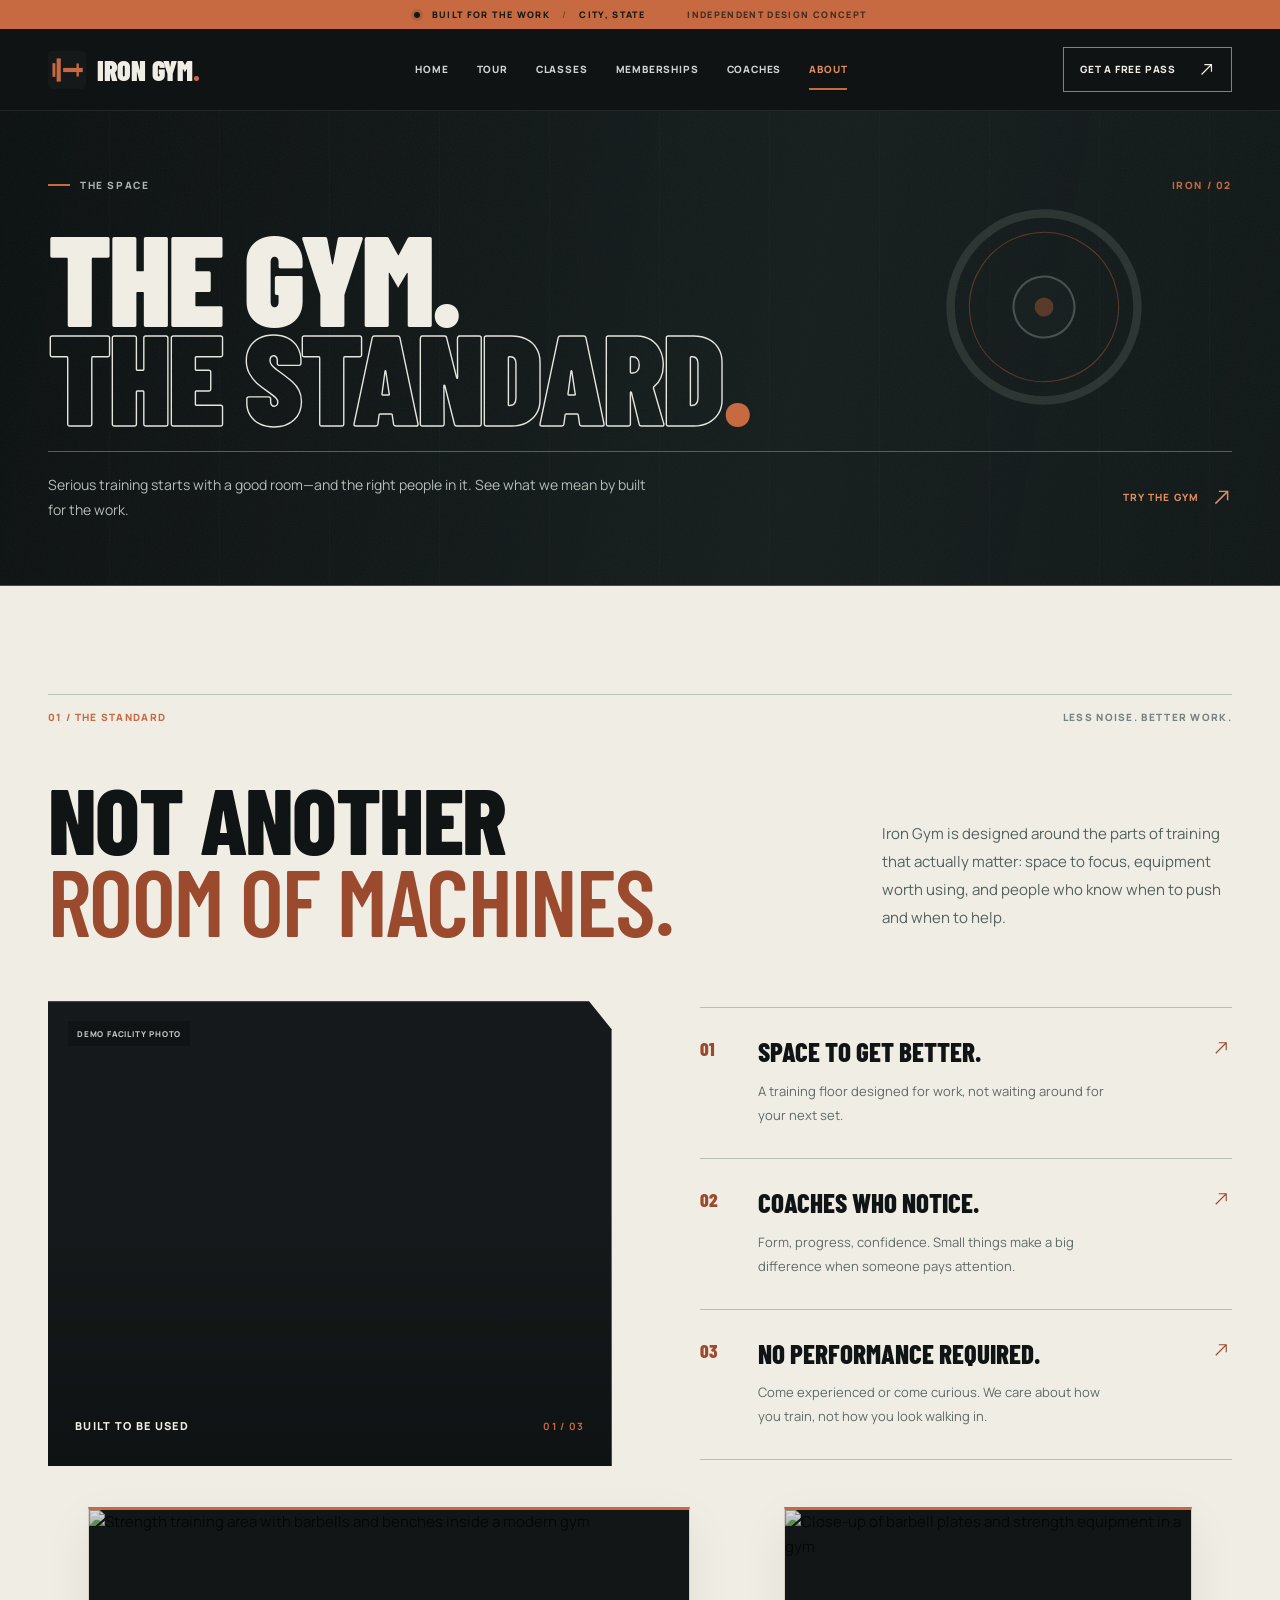
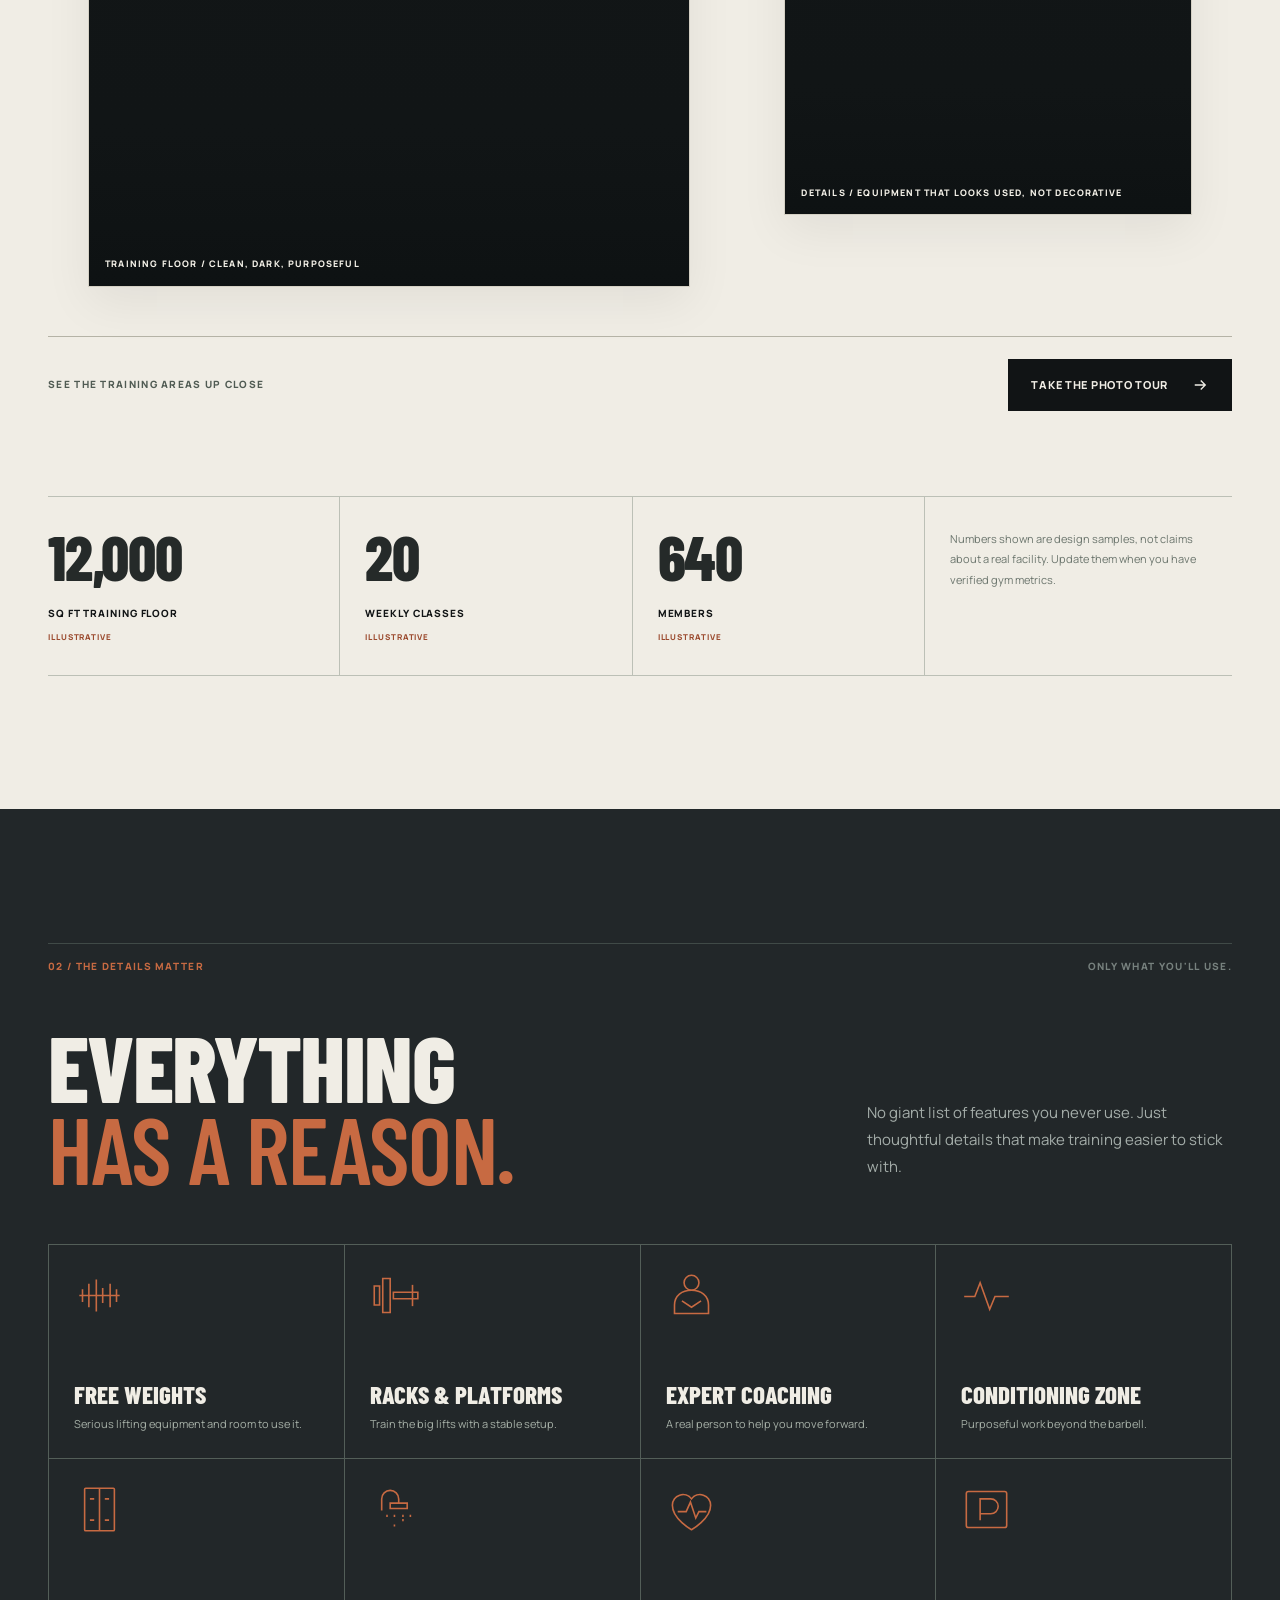
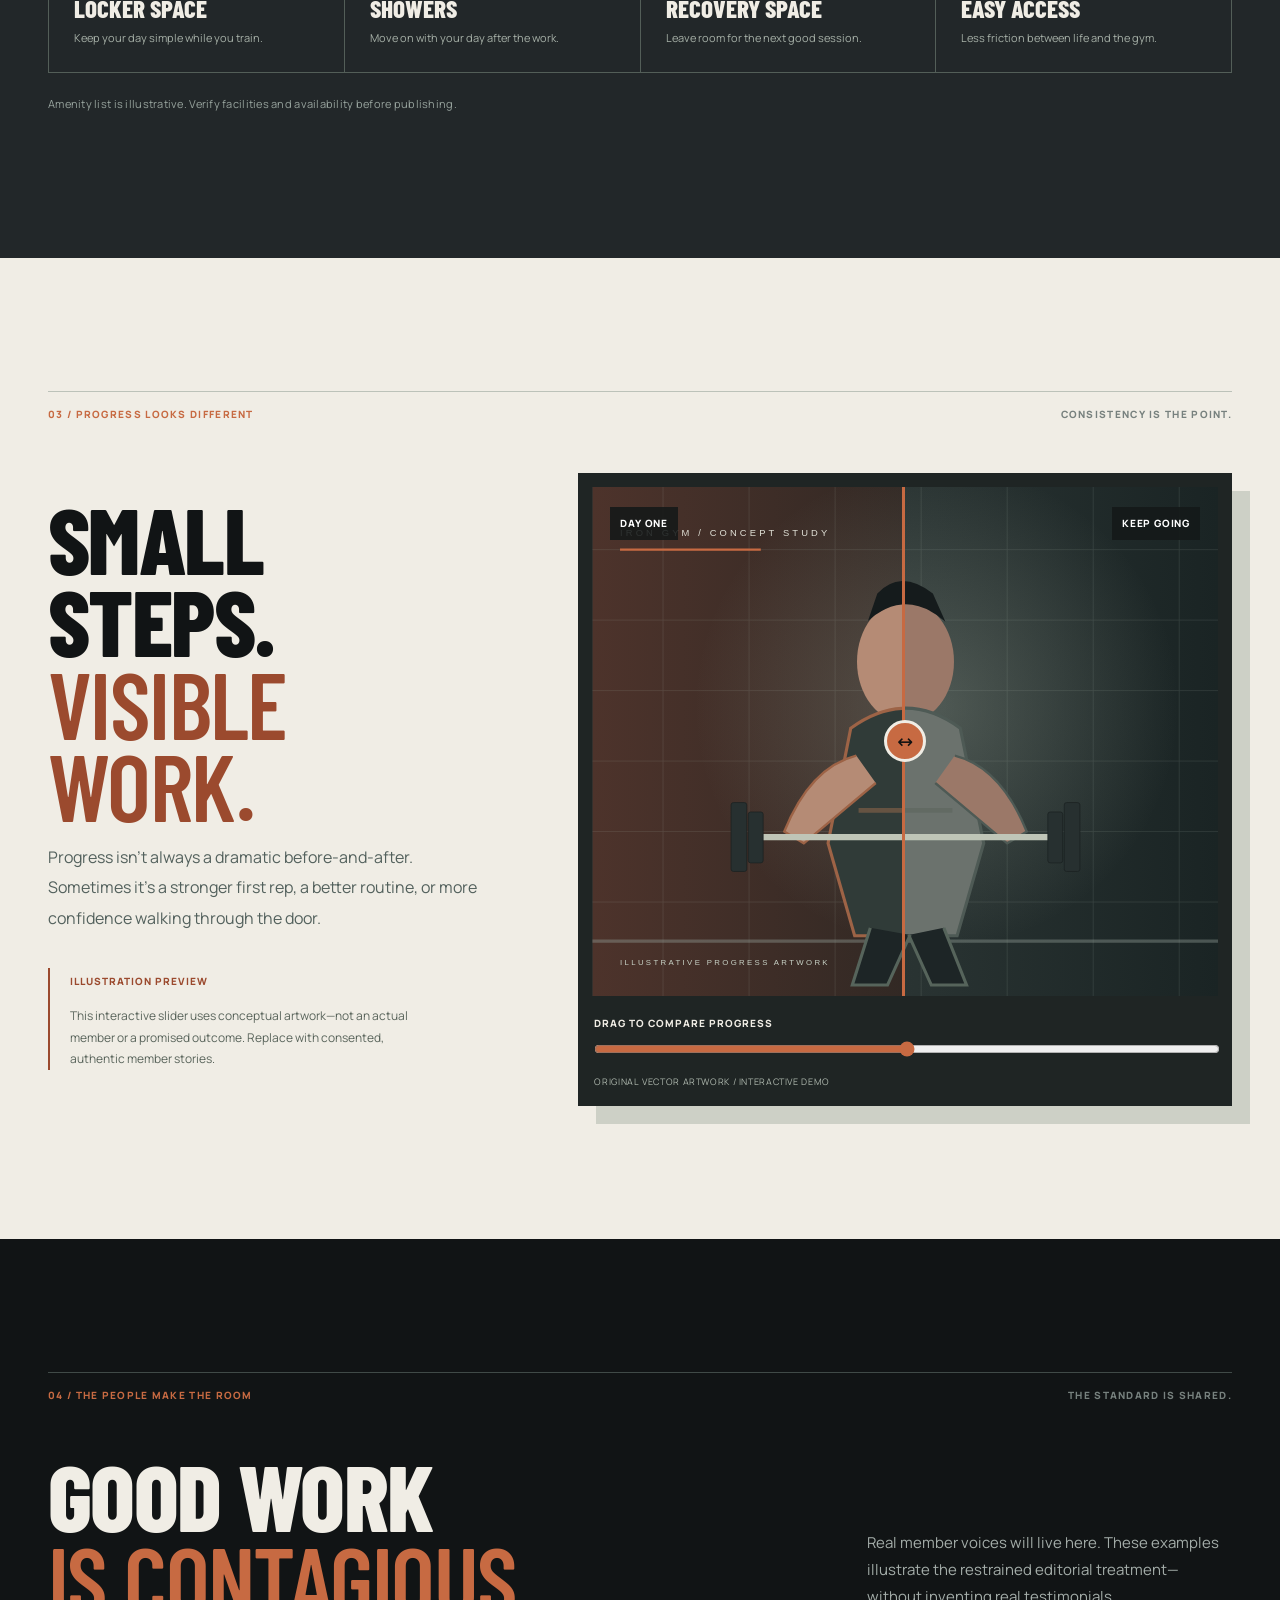
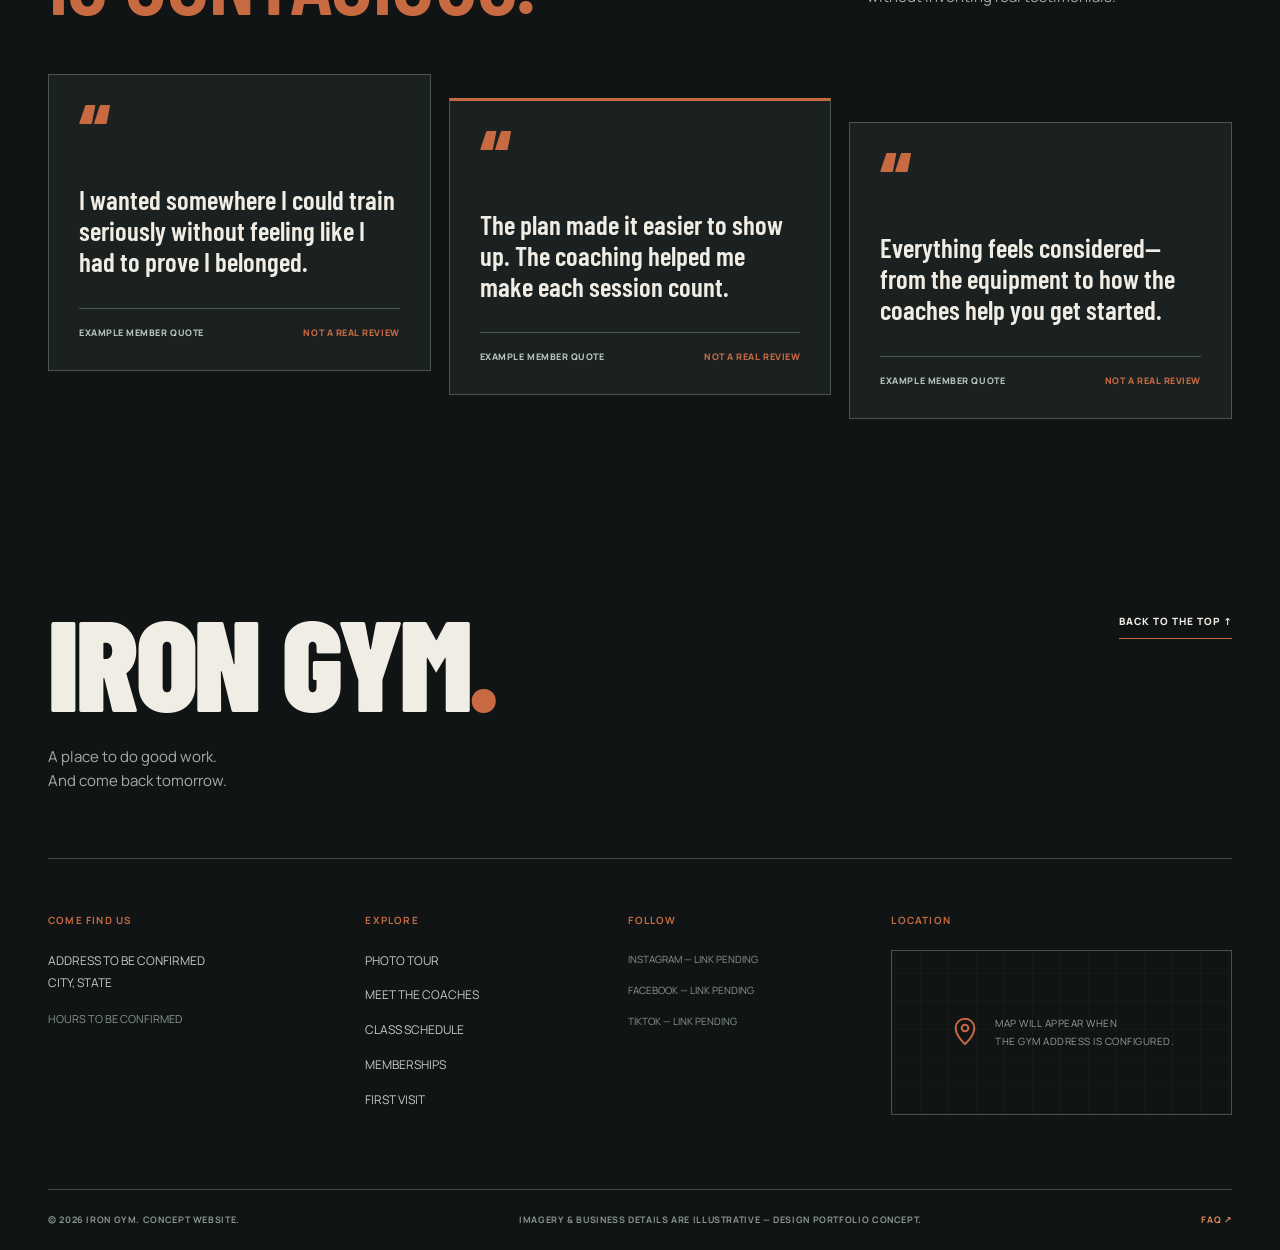
==== commit 678a9a09: "Simplify Iron Gym portfolio, remove Programs, and polish photo-led visitor journey" ====
--- a/about.html
+++ b/about.html
@@ -43,17 +43,17 @@
     <symbol id="i-smallgroup" viewBox="0 0 48 48"><circle cx="15" cy="13" r="6"/><circle cx="33" cy="13" r="6"/><path d="M3 39v-8a12 12 0 0 1 24 0v8H3zm18 0v-8a12 12 0 0 1 24 0v8H21"/></symbol>
   </svg>
 
-  <div class="announcement"><span class="announcement-dot"></span> NOW BUILDING THE STANDARD <span class="announcement-sep">/</span> <span class="js-city">CITY, STATE</span> <span class="announcement-right">THIS IS A DEMONSTRATION WEBSITE</span></div>
+  <div class="announcement"><span class="announcement-dot"></span> BUILT FOR THE WORK <span class="announcement-sep">/</span> <span class="js-city">CITY, STATE</span> <span class="announcement-right">INDEPENDENT DESIGN CONCEPT</span></div>
   <header class="site-header" id="top">
     <div class="header-inner shell">
       <a class="wordmark" href="index.html" aria-label="Iron Gym home">
         <img src="assets/iron-mark.svg" alt="" width="36" height="36">
         <span>IRON<span class="brand-space"> </span>GYM<span class="wordmark-period">.</span></span>
       </a>
-      <nav class="desktop-nav" aria-label="Main navigation"><a href="index.html">HOME</a><a href="about.html" aria-current="page">ABOUT</a><a href="tour.html">THE TOUR</a><a href="programs.html">PROGRAMS</a><a href="classes.html">CLASSES</a><a href="memberships.html">MEMBERSHIPS</a><a href="coaches.html">COACHES</a></nav>
+      <nav class="desktop-nav" aria-label="Main navigation"><a href="index.html">HOME</a><a href="tour.html">TOUR</a><a href="classes.html">CLASSES</a><a href="memberships.html">MEMBERSHIPS</a><a href="coaches.html">COACHES</a><a href="about.html" aria-current="page">ABOUT</a></nav>
       <div class="header-actions"><a class="header-pass" href="visit.html#free-pass">GET A FREE PASS <svg><use href="#i-diagonal"/></svg></a><button id="menu-toggle" class="menu-toggle" aria-label="Open navigation" aria-controls="mobile-nav" aria-expanded="false"><span></span><span></span><span></span></button></div>
     </div>
-    <nav id="mobile-nav" class="mobile-nav" aria-label="Mobile navigation" hidden><a href="index.html">HOME <span>01</span></a><a href="about.html" aria-current="page">ABOUT <span>02</span></a><a href="tour.html">PHOTO TOUR <span>03</span></a><a href="programs.html">PROGRAMS <span>04</span></a><a href="classes.html">CLASSES <span>05</span></a><a href="memberships.html">MEMBERSHIPS <span>06</span></a><a href="coaches.html">COACHES <span>07</span></a><a href="visit.html">FREE DAY PASS <span>08</span></a></nav>
+    <nav id="mobile-nav" class="mobile-nav" aria-label="Mobile navigation" hidden><a href="index.html">HOME <span>01</span></a><a href="tour.html">PHOTO TOUR <span>02</span></a><a href="classes.html">CLASSES <span>03</span></a><a href="memberships.html">MEMBERSHIPS <span>04</span></a><a href="coaches.html">COACHES <span>05</span></a><a href="about.html" aria-current="page">ABOUT <span>06</span></a><a href="visit.html">FREE DAY PASS <span>07</span></a></nav>
   </header>
 
   <main id="main">
@@ -100,7 +100,7 @@
     </section><section class="section section-slate amenities-section" id="amenities" aria-labelledby="amenities-title"><div class="shell"><div class="section-kicker" data-reveal><span>02 / THE DETAILS MATTER</span><span>ONLY WHAT YOU'LL USE.</span></div><div class="section-intro light" data-reveal><h2 class="display-heading" id="amenities-title">EVERYTHING<br><em>HAS A REASON.</em></h2><p>No giant list of features you never use. Just thoughtful details that make training easier to stick with.</p></div><div id="amenity-grid" class="amenity-grid" data-reveal></div><p class="muted-note">Amenity list is illustrative. Verify facilities and availability before publishing.</p></div></section><section class="section section-bone" id="transformations" aria-labelledby="transformation-title"><div class="shell"><div class="section-kicker" data-reveal><span>03 / PROGRESS LOOKS DIFFERENT</span><span>CONSISTENCY IS THE POINT.</span></div><div class="transform-layout"><div data-reveal><h2 class="display-heading" id="transformation-title">SMALL STEPS.<br><em>VISIBLE WORK.</em></h2><p class="body-lead dark-lead">Progress isn't always a dramatic before-and-after. Sometimes it's a stronger first rep, a better routine, or more confidence walking through the door.</p><div class="transform-disclaimer"><span>ILLUSTRATION PREVIEW</span><p>This interactive slider uses conceptual artwork—not an actual member or a promised outcome. Replace with consented, authentic member stories.</p></div></div><div class="compare-frame" data-reveal><div class="compare-stage" id="compare-stage" style="--reveal:50%"><img class="compare-base" src="assets/progress-before.svg" alt="Conceptual illustration of the beginning of a training journey" width="800" height="650"><div class="compare-after"><img src="assets/progress-after.svg" alt="Conceptual illustration representing training progress" width="800" height="650"></div><div class="compare-tag compare-tag-left">DAY ONE</div><div class="compare-tag compare-tag-right">KEEP GOING</div><div class="compare-divider"><span>↔</span></div></div><label class="compare-label" for="compare-range">DRAG TO COMPARE PROGRESS</label><input type="range" min="0" max="100" value="50" id="compare-range" aria-label="Slide to reveal more of the progress illustration"><p>ORIGINAL VECTOR ARTWORK / INTERACTIVE DEMO</p></div></div></div></section><section class="section section-dark testimonials-section" id="stories" aria-labelledby="stories-title"><div class="shell"><div class="section-kicker" data-reveal><span>04 / THE PEOPLE MAKE THE ROOM</span><span>THE STANDARD IS SHARED.</span></div><div class="section-intro light" data-reveal><h2 class="display-heading" id="stories-title">GOOD WORK<br><em>IS CONTAGIOUS.</em></h2><p>Real member voices will live here. These examples illustrate the restrained editorial treatment—without inventing real testimonials.</p></div><div class="quote-grid" data-reveal><blockquote><span class="quote-mark">“</span><p>I wanted somewhere I could train seriously without feeling like I had to prove I belonged.</p><footer>EXAMPLE MEMBER QUOTE <span>NOT A REAL REVIEW</span></footer></blockquote><blockquote><span class="quote-mark">“</span><p>The plan made it easier to show up. The coaching helped me make each session count.</p><footer>EXAMPLE MEMBER QUOTE <span>NOT A REAL REVIEW</span></footer></blockquote><blockquote><span class="quote-mark">“</span><p>Everything feels considered—from the equipment to how the coaches help you get started.</p><footer>EXAMPLE MEMBER QUOTE <span>NOT A REAL REVIEW</span></footer></blockquote></div></div></section>
 </main>
 
-  <footer class="site-footer" id="contact"><div class="shell"><div class="footer-head"><div><a class="footer-logo" href="index.html">IRON GYM<span>.</span></a><p>A place to do good work.<br>And come back tomorrow.</p></div><a class="footer-top" href="#top">BACK TO THE TOP ↑</a></div><div class="footer-columns"><div><h3>COME FIND US</h3><p id="footer-address">ADDRESS TO BE CONFIRMED<br>CITY, STATE</p><div class="footer-hours" id="footer-hours">HOURS TO BE CONFIRMED</div></div><div><h3>EXPLORE</h3><a href="tour.html">PHOTO TOUR</a><a href="programs.html">PROGRAM FINDER</a><a href="classes.html">CLASS SCHEDULE</a><a href="memberships.html">MEMBERSHIPS</a><a href="visit.html#first-visit">FIRST VISIT</a></div><div><h3>FOLLOW</h3><span class="footer-placeholder">INSTAGRAM — LINK PENDING</span><span class="footer-placeholder">FACEBOOK — LINK PENDING</span><span class="footer-placeholder">TIKTOK — LINK PENDING</span></div><div class="footer-map"><h3>LOCATION</h3><div id="map-container" class="map-placeholder"><svg><use href="#i-location"/></svg><span>MAP WILL APPEAR WHEN<br>THE GYM ADDRESS IS CONFIGURED.</span></div></div></div><div class="footer-bottom"><span>© <span id="copyright-year">2026</span> IRON GYM. CONCEPT WEBSITE.</span><span>PHOTOGRAPHY, PRICES, STAFF, HOURS & LOCATION ARE PLACEHOLDERS.</span><a href="memberships.html#faq">FAQ ↗</a></div></div></footer>
+  <footer class="site-footer" id="contact"><div class="shell"><div class="footer-head"><div><a class="footer-logo" href="index.html">IRON GYM<span>.</span></a><p>A place to do good work.<br>And come back tomorrow.</p></div><a class="footer-top" href="#top">BACK TO THE TOP ↑</a></div><div class="footer-columns"><div><h3>COME FIND US</h3><p id="footer-address">ADDRESS TO BE CONFIRMED<br>CITY, STATE</p><div class="footer-hours" id="footer-hours">HOURS TO BE CONFIRMED</div></div><div><h3>EXPLORE</h3><a href="tour.html">PHOTO TOUR</a><a href="coaches.html">MEET THE COACHES</a><a href="classes.html">CLASS SCHEDULE</a><a href="memberships.html">MEMBERSHIPS</a><a href="visit.html#first-visit">FIRST VISIT</a></div><div><h3>FOLLOW</h3><span class="footer-placeholder">INSTAGRAM — LINK PENDING</span><span class="footer-placeholder">FACEBOOK — LINK PENDING</span><span class="footer-placeholder">TIKTOK — LINK PENDING</span></div><div class="footer-map"><h3>LOCATION</h3><div id="map-container" class="map-placeholder"><svg><use href="#i-location"/></svg><span>MAP WILL APPEAR WHEN<br>THE GYM ADDRESS IS CONFIGURED.</span></div></div></div><div class="footer-bottom"><span>© <span id="copyright-year">2026</span> IRON GYM. CONCEPT WEBSITE.</span><span>IMAGERY & BUSINESS DETAILS ARE ILLUSTRATIVE — DESIGN PORTFOLIO CONCEPT.</span><a href="memberships.html#faq">FAQ ↗</a></div></div></footer>
 
   <div class="sticky-mobile-actions" aria-label="Quick actions"><a href="memberships.html" class="mobile-join">VIEW PLANS <svg><use href="#i-arrow"/></svg></a><a href="visit.html#free-pass" class="mobile-pass">FREE PASS <svg><use href="#i-diagonal"/></svg></a></div>
 
--- a/styles.css
+++ b/styles.css
@@ -130,24 +130,6 @@
 /* QUIZ */
 .program-section{background:radial-gradient(circle at 95% 22%,#3a2b2744,transparent 35%),#111415}
 .program-orbit{position:absolute;right:-200px;top:-40px;width:690px;height:690px;border:1px solid #3941405a;border-radius:50%;pointer-events:none}.program-orbit div{position:absolute;inset:60px;border:1px solid #39414070;border-radius:50%}.program-orbit div+div{inset:140px;border-color:#8a5b443d}
-.quiz-shell{position:relative;max-width:940px;background:#222729;border:1px solid #4a534f;padding:38px 46px 42px;box-shadow:32px 32px 0 #0b0d0e;min-height:440px}
-.quiz-topline{display:flex;justify-content:space-between;gap:20px;color:#b1bbb4;font-size:10px;letter-spacing:.12em;font-weight:800}
-.quiz-progress-track{background:#39413e;height:3px;margin-top:19px;overflow:hidden}.quiz-progress-track span{display:block;height:100%;width:20%;background:var(--copper);transition:width .35s var(--ease)}
-.quiz-question-content{padding:42px 0 25px;min-height:210px}
-.quiz-question-content h3{font:800 clamp(35px,4.2vw,55px)/.95 var(--display);margin:0 0 13px;max-width:700px}
-.quiz-question-content>p{margin:0 0 26px;font-size:13px;color:#a5aea8}
-.quiz-options{display:grid;grid-template-columns:repeat(2,1fr);gap:11px}
-.quiz-option{display:flex;align-items:center;justify-content:space-between;text-align:left;gap:15px;background:#161b1b;border:1px solid #4b5550;color:#edeae2;padding:15px 18px;min-height:59px;font-weight:700;font-size:12px;transition:border-color .2s,background .2s}
-.quiz-option:hover{border-color:var(--copper)}.quiz-option[aria-pressed="true"]{background:#3d2a22;border-color:var(--copper)}
-.quiz-option .quiz-option-num{color:var(--copper);font:700 12px var(--display);margin-right:auto}.quiz-option svg{width:17px;height:17px;stroke:var(--copper);stroke-width:2;fill:none}
-.quiz-actions{display:flex;align-items:center;gap:17px;justify-content:flex-end;border-top:1px solid #49514e;padding-top:26px;margin-top:15px}
-.quiz-actions #quiz-back{margin-right:auto}.quiz-actions>span{font-size:9px;letter-spacing:.09em;color:#98a39e;flex:1;text-align:right}
-.quiz-result{padding:36px 0 20px}.quiz-result-kicker{font-size:10px;font-weight:800;letter-spacing:.13em;color:var(--copper);margin-bottom:17px}
-.quiz-result h3{font:800 clamp(53px,7vw,95px)/.85 var(--display);margin:0 0 16px}
-.quiz-result>p{color:#b8c0b9;max-width:600px;font-size:14px}
-.quiz-result-grid{display:grid;grid-template-columns:1fr 1fr;gap:20px;margin-top:27px}
-.quiz-result-grid>div{padding:18px;border:1px solid #505c55}.quiz-result-grid span{display:block;font-size:10px;color:var(--copper);letter-spacing:.1em;font-weight:800}.quiz-result-grid strong{font:800 26px/1.2 var(--display)}
-.quiz-result-notice{font-size:10px!important;color:#9da8a3!important}
 /* SCHEDULE */
 .schedule-panel{background:#fbfaf5;border:1px solid #d0d2c9;box-shadow:0 20px 55px #1b272110}
 .schedule-header{display:flex;justify-content:space-between;align-items:center;gap:15px;padding:29px 32px;border-bottom:1px solid #d3d6cd}
@@ -360,7 +342,6 @@
  .marquee{height:56px}.marquee-track{font-size:19px}
  .standard-layout{grid-template-columns:1fr;gap:35px}.standard-visual{min-height:370px}.standard-point{padding:23px 0}
  .stat-grid{margin-top:55px}.stat{padding:25px 14px}.stat-number{font-size:47px}.stat>span{font-size:9px}
- .quiz-shell{padding:24px 23px 28px;box-shadow:12px 12px 0 #0b0d0e;min-height:420px}.quiz-question-content{padding:28px 0 20px}.quiz-options{gap:9px}.quiz-option{padding:13px 11px;font-size:11px}.quiz-actions{flex-wrap:wrap}.quiz-actions>span{display:none}.quiz-actions #quiz-back{margin-right:auto}
  .schedule-header{padding:25px 21px}.day-tabs{padding:17px 20px 0;grid-template-columns:repeat(4,1fr)}.filter-row{padding:18px 20px;grid-template-columns:repeat(2,1fr)}.filter-row .reset-button{justify-self:start}.class-results{padding:0 20px}.schedule-results-bar{padding:12px 20px}
  .class-row{grid-template-columns:75px minmax(0,1fr) 32px;gap:9px;min-height:95px}.class-time{font-size:21px}.class-name strong{font-size:20px}.class-name-icon{width:37px;height:37px}.class-name-icon svg{width:23px;height:23px}.class-coach,.class-level{display:none}.schedule-footnote{padding:15px 20px}
  .capacity-layout,.transform-layout,.visit-layout,.faq-layout{grid-template-columns:1fr;gap:35px}.capacity-card{box-shadow:12px 12px 0 #161a1c;margin-bottom:10px}.capacity-main{grid-template-columns:160px 1fr}.capacity-ring{width:160px}
@@ -383,8 +364,6 @@
  .hero{min-height:630px}.hero-content{padding-top:70px;padding-bottom:145px}.hero h1{font-size:clamp(56px,16.6vw,78px)}
  .hero-copy p{font-size:13px;max-width:335px}.hero-ctas{gap:12px}.hero-ctas .button{font-size:9px;padding-inline:13px}.text-link{font-size:8px}
  .standard-visual{min-height:320px}.stat{padding:22px 10px}.stat-number{font-size:40px}.stat>span{font-size:8px}
- .quiz-shell{padding:20px 15px 23px;box-shadow:8px 8px 0 #0b0d0e}.quiz-question-content h3{font-size:40px}.quiz-options{grid-template-columns:1fr}.quiz-option{min-height:49px}.quiz-topline{font-size:9px}
- .quiz-result-grid{grid-template-columns:1fr}.quiz-result h3{font-size:58px}
  .day-tabs{gap:4px;padding:14px 12px 0}.day-tab{font-size:9px;padding:11px 1px}.filter-row{padding:15px 12px}.class-results{padding:0 12px}.schedule-header{padding:22px 12px}.schedule-header h3{font-size:33px}.sample-label{font-size:7px;max-width:120px}.schedule-results-bar{padding:11px 12px;font-size:8px}.schedule-results-bar>span:last-child{display:none}
  .class-row{grid-template-columns:63px 1fr 32px}.class-time{font-size:19px}.class-name{gap:8px}.class-name strong{font-size:19px}.class-name-icon{width:31px;height:31px}.class-name-icon svg{width:19px;height:19px}
  .capacity-main{grid-template-columns:1fr;justify-items:center;text-align:center}.capacity-card{padding:17px}.capacity-reading{display:flex;flex-direction:column;align-items:center}.capacity-card-top,.forecast-title{font-size:9px}
@@ -415,21 +394,7 @@
 .plate-word{position:absolute;color:#e8e4da;text-shadow:0 1px #000;font:800 10px/1 var(--body);letter-spacing:.13em}
 .plate-word-top{top:37px}.plate-word-bottom{bottom:37px;color:var(--copper-bright);font:900 16px/1 var(--display)}
 /* Saved plan is explicitly opted into; never records browsing behavior. */
-.saved-path{position:relative;display:flex;gap:19px;align-items:center;background:#212727eF;border:1px solid #59635b;box-shadow:8px 8px 0 #070a0ba8;padding:13px 17px;margin-top:-82px;margin-bottom:86px;max-width:760px;z-index:4}
-.saved-path[hidden]{display:none!important}.saved-path-rule{width:3px;height:48px;flex:0 0 auto;background:var(--copper)}
-.saved-path div{flex:1;min-width:0;display:flex;flex-direction:column;gap:2px}.saved-path-label{font-size:9px;letter-spacing:.12em;color:#e3a684;font-weight:800}
-.saved-path strong{font:800 25px/1 var(--display);color:var(--bone);letter-spacing:.03em}
-#saved-path-summary{font-size:10px;color:#bac6be}.saved-path a{display:flex;align-items:center;gap:9px;font-size:10px;font-weight:800;color:#f3c4a7;white-space:nowrap}
-.saved-path a svg{width:16px;height:16px;stroke:currentColor;stroke-width:2;fill:none}
-.saved-path button{border:0;background:transparent;color:#c5ceca;font:800 9px var(--body);letter-spacing:.09em;padding:9px}
-.saved-path a:hover,.saved-path button:hover{color:#fff}
-.save-path-cta{display:flex;flex-wrap:wrap;gap:12px;align-items:center;margin-top:22px}
-.save-path-cta button{padding:12px 14px;background:transparent;border:1px solid var(--copper);color:var(--bone);font:800 10px var(--body);letter-spacing:.075em;transition:background .2s,color .2s}
-.save-path-cta button:hover{background:var(--copper);color:#131718}
-.save-path-cta small{color:#bac4bd;font-size:10px;line-height:1.5;max-width:380px}
 /* Micro-interactions communicate choices and preserve layout dimensions. */
-.quiz-option,.class-more,.visit-option{transition:background .2s,border-color .2s,box-shadow .2s,transform .2s}
-.quiz-option:hover,.quiz-option:focus-visible{box-shadow:inset 3px 0 var(--copper)}
 .plan-card{transition:transform .28s var(--ease),box-shadow .28s var(--ease),border-color .28s}
 .plan-card:focus-within{border-color:var(--copper);box-shadow:0 16px 34px #0002}
 .plan-card .button svg,.hero-ctas .button svg{transition:transform .2s var(--ease)}
@@ -442,15 +407,8 @@
  .standard-visual{clip-path:polygon(0 0,96% 0,100% 6%,100% 100%,0 100%)}
 }
 @media(max-width:760px){
- .saved-path{margin-top:-106px;margin-bottom:92px;padding:11px 12px;gap:12px;flex-wrap:wrap}
- .saved-path div{flex-basis:calc(100% - 20px)}
- .saved-path a{margin-left:15px}
- .saved-path button{margin-left:auto}
 }
 @media(max-width:450px){
- .saved-path{margin-top:-120px;margin-bottom:112px;gap:8px}
- .saved-path strong{font-size:22px}.saved-path-label{font-size:8px}
- .saved-path a{font-size:9px}
 }
 @media(prefers-reduced-motion:reduce){
  .hero h1 .hero-line,.hero-eyebrow,.hero-copy{animation:none;clip-path:none;filter:none;transform:none}
@@ -557,12 +515,6 @@
 .gateway-bottom{position:relative;z-index:1}
 .gateway-card-featured .gateway-bottom{padding-top:23px}
 /* The same five-step quiz, with a more readable wayfinding system. */
-.quiz-milestones{display:grid;grid-template-columns:repeat(5,minmax(0,1fr));gap:4px;margin-top:24px}
-.quiz-milestone{min-width:0;display:flex;align-items:center;gap:8px;padding:11px 8px;border-top:1px solid #49524c;color:#7f8e85;transition:color .22s,border-color .22s,background .22s}
-.quiz-milestone i{font:800 21px/1 var(--display);font-style:normal;color:inherit}
-.quiz-milestone b{font:800 9px/1.2 var(--body);letter-spacing:.07em}
-.quiz-milestone.is-complete{border-color:#86654e;color:#d2a489}
-.quiz-milestone.is-current{border-color:var(--copper);background:#c76a4216;color:#f2e4d6}
 /* Tactile chart controls: users inspect hours instead of guessing from decorative bars. */
 .forecast-bar{border:0;background:transparent;border-bottom:2px solid transparent;padding:0 0 7px;color:#a8b6ae;cursor:pointer;transition:background .2s,border-color .2s,transform .2s}
 .forecast-bar.is-selected{border-color:var(--copper);background:#c76a4212}
@@ -584,13 +536,9 @@
  .gateway-card-featured strong{font-size:clamp(51px,12vw,74px);margin-top:30px}
  .gateway-card-classes strong,.gateway-card-memberships strong{font-size:clamp(36px,10vw,53px)}
  .gateway-card:before{font-size:170px;bottom:-28px}
- .quiz-milestones{gap:2px}
- .quiz-milestone{display:flex;flex-direction:column;align-items:flex-start;gap:5px;padding:9px 4px}
- .quiz-milestone i{font-size:18px}
- .quiz-milestone b{font-size:8px;letter-spacing:0}
 }
 @media(prefers-reduced-motion:reduce){
- .gateway-card,.gateway-card::after,.quiz-milestone,.forecast-bar{transition:none!important}
+ .gateway-card,.gateway-card::after,.forecast-bar{transition:none!important}
  .gateway-card:hover,.gateway-card:focus-visible,.forecast-bar:hover,.forecast-bar:focus-visible{transform:none}
 }
 
@@ -637,4 +585,61 @@
 @media(max-width:1020px){.tour-system{grid-template-columns:minmax(0,1.35fr) minmax(270px,.8fr)}.tour-stage{min-height:460px}.tour-description{padding:25px}.tour-intro{align-items:flex-start;flex-direction:column;gap:18px}}
 @media(max-width:760px){.tour-system{grid-template-columns:1fr}.tour-stage{grid-column:1;min-height:350px;aspect-ratio:1.15/1}.tour-description{grid-column:1;border-left:0;border-top:1px solid #4c5751;min-height:0;padding:25px}.tour-details h3{font-size:clamp(43px,11vw,68px);margin:20px 0 15px}.tour-details>p{margin:0}.tour-controls{margin-top:20px;padding-top:10px}.tour-steps{grid-template-columns:repeat(5,minmax(0,1fr))}.tour-step{padding:11px 5px 12px;min-height:92px;gap:14px}.tour-step-number{font-size:23px}.tour-step-label{font-size:8px;letter-spacing:0}.tour-step-arrow{display:none}.tour-stage-top,.tour-stage-bottom{left:16px;right:16px}.tour-stage-index{font-size:135px}.tour-finish-inner{align-items:flex-start;flex-direction:column}.photo-showcase-link{flex-direction:column;align-items:flex-start}}
 @media(max-width:420px){.tour-stage{min-height:275px}.tour-step{min-height:88px}.tour-controls>span{font-size:8px}.tour-stage-top{font-size:7px}}
-@media(prefers-reduced-motion:reduce){.tour-step,.tour-action-buttons button{transition:none}}+@media(prefers-reduced-motion:reduce){.tour-step,.tour-action-buttons button{transition:none}}
+
+
+/* -----------------------------------------------------------
+   PHOTO-LED PORTFOLIO REFRESH / 2026
+   A smaller homepage, consistent editorial photography and direct first-visit flow.
+   All facilities, coaches, pricing and photos remain illustrative.
+   ----------------------------------------------------------- */
+.home-portal{padding-top:clamp(68px,7vw,106px);padding-bottom:clamp(74px,8vw,118px)}
+.home-portal .section-kicker{margin-bottom:32px}
+.home-portal-intro{display:flex;align-items:end;justify-content:space-between;gap:42px;margin-bottom:31px}
+.home-portal-intro p{max-width:375px;color:#51605a;line-height:1.8;margin:0 0 8px}
+.home-portal .display-heading{font-size:clamp(60px,6.5vw,103px)}
+.home-portal-grid{display:grid;grid-template-columns:minmax(0,1.18fr) minmax(0,.82fr);grid-template-rows:repeat(2,minmax(205px,1fr));gap:12px}
+.home-portal-card{min-height:213px;position:relative;isolation:isolate;display:flex;flex-direction:column;justify-content:space-between;overflow:hidden;padding:23px 26px;border:1px solid #575f57;background:#121717;color:var(--bone);transition:transform .25s,border-color .25s}
+.home-portal-card-feature{grid-row:span 2;min-height:440px;padding:30px 36px}
+.home-portal-card img{position:absolute;z-index:-2;inset:0;width:100%;height:100%;object-fit:cover;filter:saturate(.58) contrast(1.18) brightness(.76) sepia(.13);transition:transform .65s ease,filter .45s}
+.home-portal-card::before{content:'';position:absolute;z-index:-1;inset:0;background:linear-gradient(90deg,#080d0db8 0%,#080d0d43 80%),linear-gradient(0deg,#060909eb 0%,#06090921 70%);pointer-events:none}
+.home-portal-card:hover,.home-portal-card:focus-visible{transform:translateY(-3px);border-color:var(--copper)}
+.home-portal-card:hover img,.home-portal-card:focus-visible img{transform:scale(1.04);filter:saturate(.8) contrast(1.15) brightness(.9)}
+.home-portal-card-top{display:flex;justify-content:space-between;align-items:center;gap:20px;color:#e0e1dc;font-size:10px;letter-spacing:.14em;font-weight:800}
+.home-portal-card-top>span:last-child{font-size:18px;color:#e2a180}
+.home-portal-card-copy{display:flex;flex-direction:column;align-items:flex-start;gap:9px;margin-top:auto}
+.home-portal-card-copy>span:first-child{font-size:10px;color:#e5ae91;letter-spacing:.14em;font-weight:800}
+.home-portal-card-copy strong{font:900 clamp(36px,4.2vw,67px)/.87 var(--display);letter-spacing:-.02em}
+.home-portal-card-feature .home-portal-card-copy strong{font-size:clamp(68px,7.5vw,119px)}
+.home-portal-card-copy p{font-size:14px;max-width:315px;color:#dde0d8;line-height:1.65;margin:6px 0 10px}
+.home-portal-link{display:inline-flex;align-items:center;gap:13px;font-size:10px;font-weight:800;letter-spacing:.1em;color:#e8ae90;padding-top:12px;border-top:1px solid #d4a48b7d;margin-top:6px}
+.home-portal-link svg{width:19px;height:19px;stroke:currentColor;fill:none;stroke-width:1.7}
+.home-start{padding-top:clamp(65px,7vw,105px);padding-bottom:clamp(70px,7vw,110px)}
+.home-start .section-kicker{margin-bottom:26px;max-width:none}
+.home-start-head{display:flex;align-items:end;justify-content:space-between;gap:36px;margin-bottom:32px}
+.home-start-head .display-heading{font-size:clamp(54px,6.4vw,100px)}
+.home-start-head>p{max-width:330px;color:#aab5ac;line-height:1.8;margin-bottom:6px}
+.home-start-grid{display:grid;grid-template-columns:repeat(3,minmax(0,1fr));gap:10px}
+.home-start-grid a{display:flex;flex-direction:column;min-height:190px;padding:24px;border:1px solid #4c5851;background:linear-gradient(145deg,#232c29,#171d1c);position:relative;transition:border-color .25s,background .25s}
+.home-start-grid a:hover,.home-start-grid a:focus-visible{border-color:var(--copper);background:#2a3530}
+.home-start-grid span{font-size:10px;letter-spacing:.15em;font-weight:800;color:var(--copper-bright)}
+.home-start-grid strong{font:900 clamp(30px,3vw,43px)/.94 var(--display);letter-spacing:.005em;margin:26px 0 8px}
+.home-start-grid p{color:#aebbb1;max-width:275px;font-size:12px;line-height:1.65;margin:0}
+.home-start-grid b{position:absolute;top:20px;right:24px;color:var(--copper-bright);font-weight:500;font-size:19px}
+body[data-page="about"] .inner-hero{background:linear-gradient(100deg,#0b1010f2,#161e1ee2 62%,#101818ce),url('https://images.unsplash.com/photo-1540497077202-7c8a3999166f?auto=format&fit=crop&w=1550&q=80') center 40%/cover}
+body[data-page="classes"] .inner-hero{background:linear-gradient(100deg,#0b1010f0,#161e1eeb 62%,#101818bf),url('https://images.unsplash.com/photo-1571019613914-85f342c55f55?auto=format&fit=crop&w=1550&q=80') center 50%/cover}
+body[data-page="memberships"] .inner-hero{background:linear-gradient(100deg,#0b1010f2,#161e1edb 62%,#101818c6),url('https://images.unsplash.com/photo-1534438327276-14e5300c3a48?auto=format&fit=crop&w=1550&q=80') center 50%/cover}
+body[data-page="coaches"] .inner-hero{background:linear-gradient(100deg,#0b1010f0,#161e1de8 62%,#101818c8),url('https://images.unsplash.com/photo-1517838277536-f5f99be501cd?auto=format&fit=crop&w=1550&q=80') center 50%/cover}
+body[data-page="visit"] .inner-hero{background:linear-gradient(100deg,#0b1010f0,#161e1de8 62%,#101818c8),url('https://images.unsplash.com/photo-1540497077202-7c8a3999166f?auto=format&fit=crop&w=1550&q=80') center 40%/cover}
+.coach-portrait img{filter:saturate(.58) contrast(1.18) brightness(.84) sepia(.12)}
+.coach-card:hover .coach-portrait img{filter:saturate(.73) contrast(1.18) brightness(.98)}
+.tour-stage img,.photo-card img,.gallery-shot img{filter:saturate(.63) contrast(1.12) brightness(.9) sepia(.08)}
+.visit-roadmap{display:grid;grid-template-columns:repeat(3,minmax(0,1fr));gap:10px;margin:-9px 0 50px}
+.visit-roadmap>div{display:flex;flex-direction:column;min-height:158px;border:1px solid #bec6ba;border-top:3px solid var(--copper);padding:19px 18px;background:#e5e5db}
+.visit-roadmap span{font-size:9px;color:#9b4a2e;letter-spacing:.12em;font-weight:800}
+.visit-roadmap strong{font:800 25px/1 var(--display);margin:14px 0 8px}
+.visit-roadmap p{color:#505b55;font-size:11px;line-height:1.6;margin:0 0 12px}
+.visit-roadmap a{margin-top:auto;font-size:10px;font-weight:800;color:#9b4a2e;letter-spacing:.06em}
+@media(max-width:900px){.home-portal-intro,.home-start-head{align-items:flex-start;flex-direction:column;gap:15px}.home-portal-grid{grid-template-columns:minmax(0,1fr) minmax(0,1fr);grid-template-rows:auto}.home-portal-card-feature{grid-column:span 2;grid-row:auto;min-height:340px}.home-start-grid{grid-template-columns:1fr}.home-start-grid a{min-height:140px}.visit-roadmap{grid-template-columns:1fr}}
+@media(max-width:760px){.home-portal{padding-top:60px;padding-bottom:75px}.home-portal .section-kicker{margin-bottom:22px}.home-portal-intro{margin-bottom:23px}.home-portal-grid{grid-template-columns:1fr;grid-template-rows:auto}.home-portal-card,.home-portal-card-feature{grid-column:auto;grid-row:auto;min-height:225px;padding:22px}.home-portal-card-feature{min-height:330px}.home-portal-card-feature .home-portal-card-copy strong{font-size:clamp(61px,15vw,88px)}.home-portal-card-copy strong{font-size:clamp(42px,12vw,68px)}.home-start{padding:65px 0 80px}.home-start-grid a{min-height:133px}.home-start-head .display-heading{font-size:clamp(49px,13vw,76px)}.visit-roadmap{margin-bottom:30px}.visit-roadmap>div{min-height:130px}}
+@media(prefers-reduced-motion:reduce){.home-portal-card,.home-portal-card img,.home-start-grid a{transition:none}.home-portal-card:hover,.home-portal-card:focus-visible,.home-portal-card:hover img,.home-portal-card:focus-visible img{transform:none}}
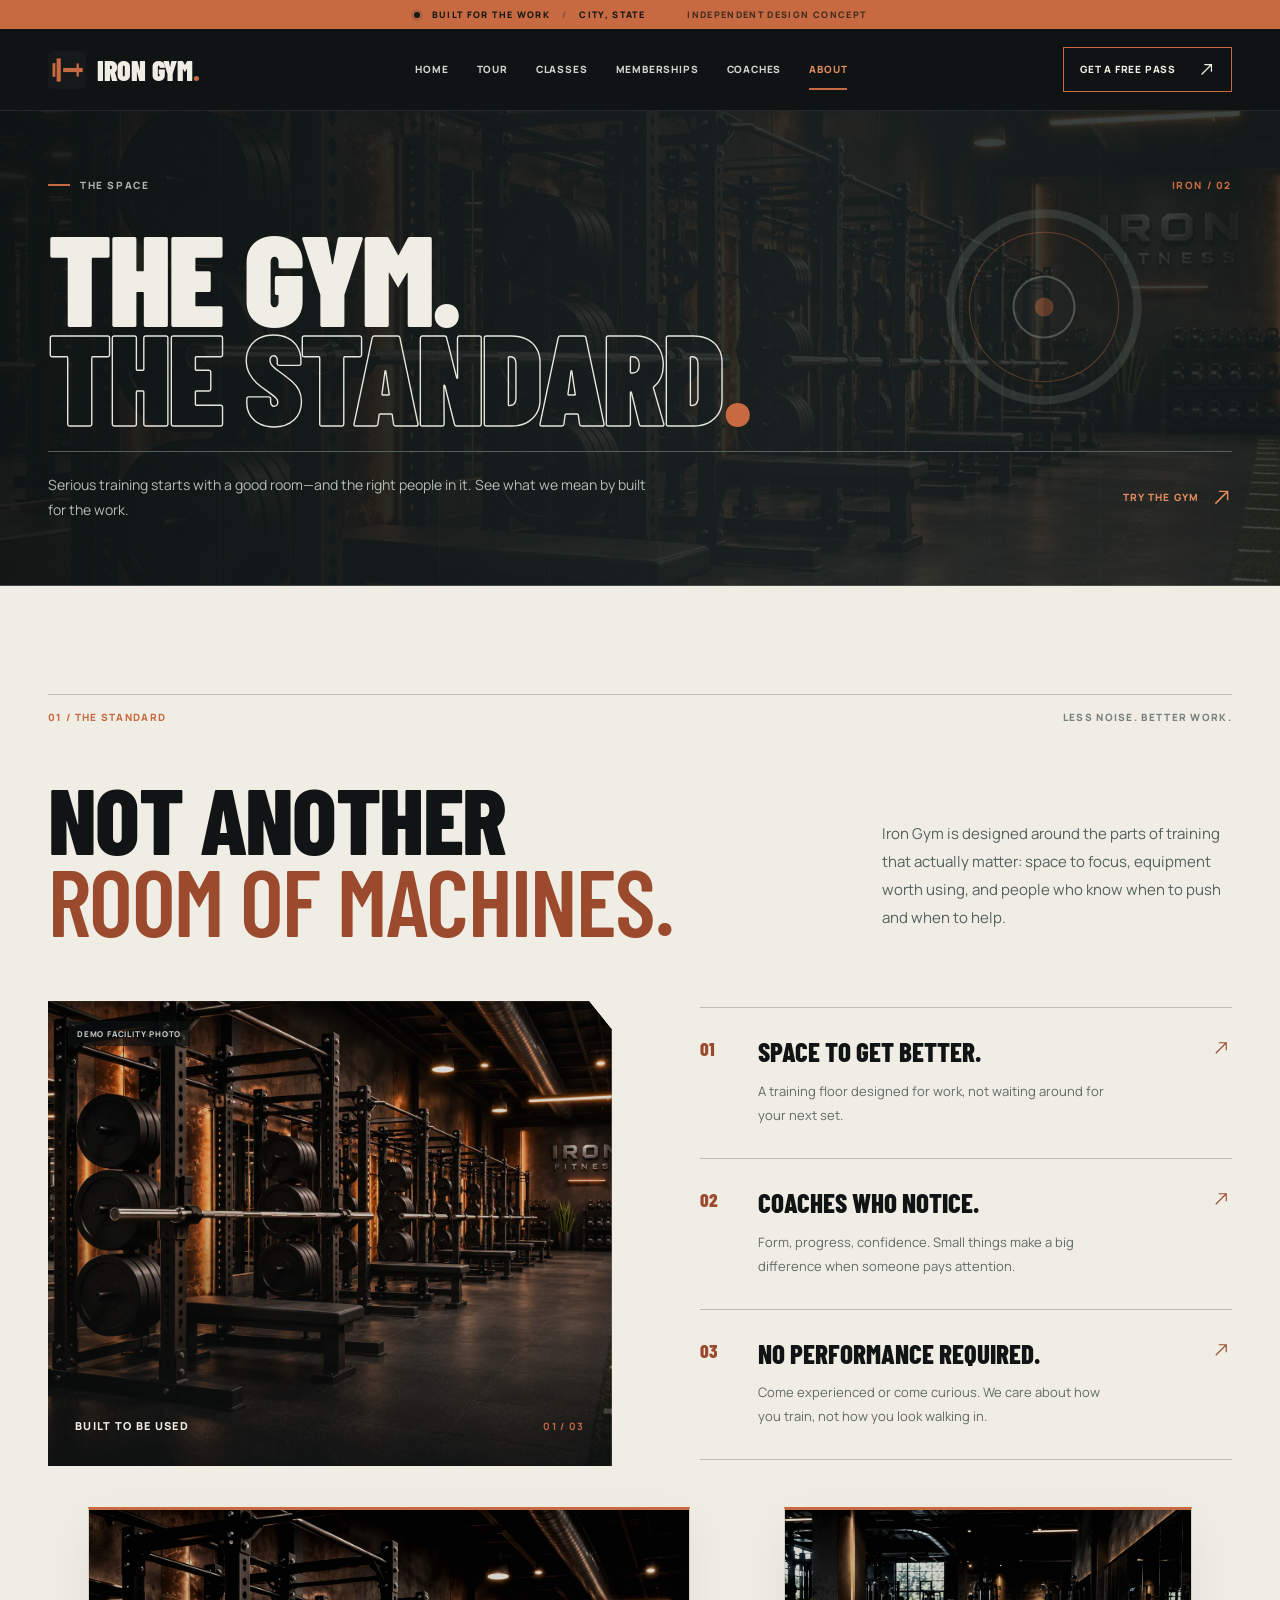
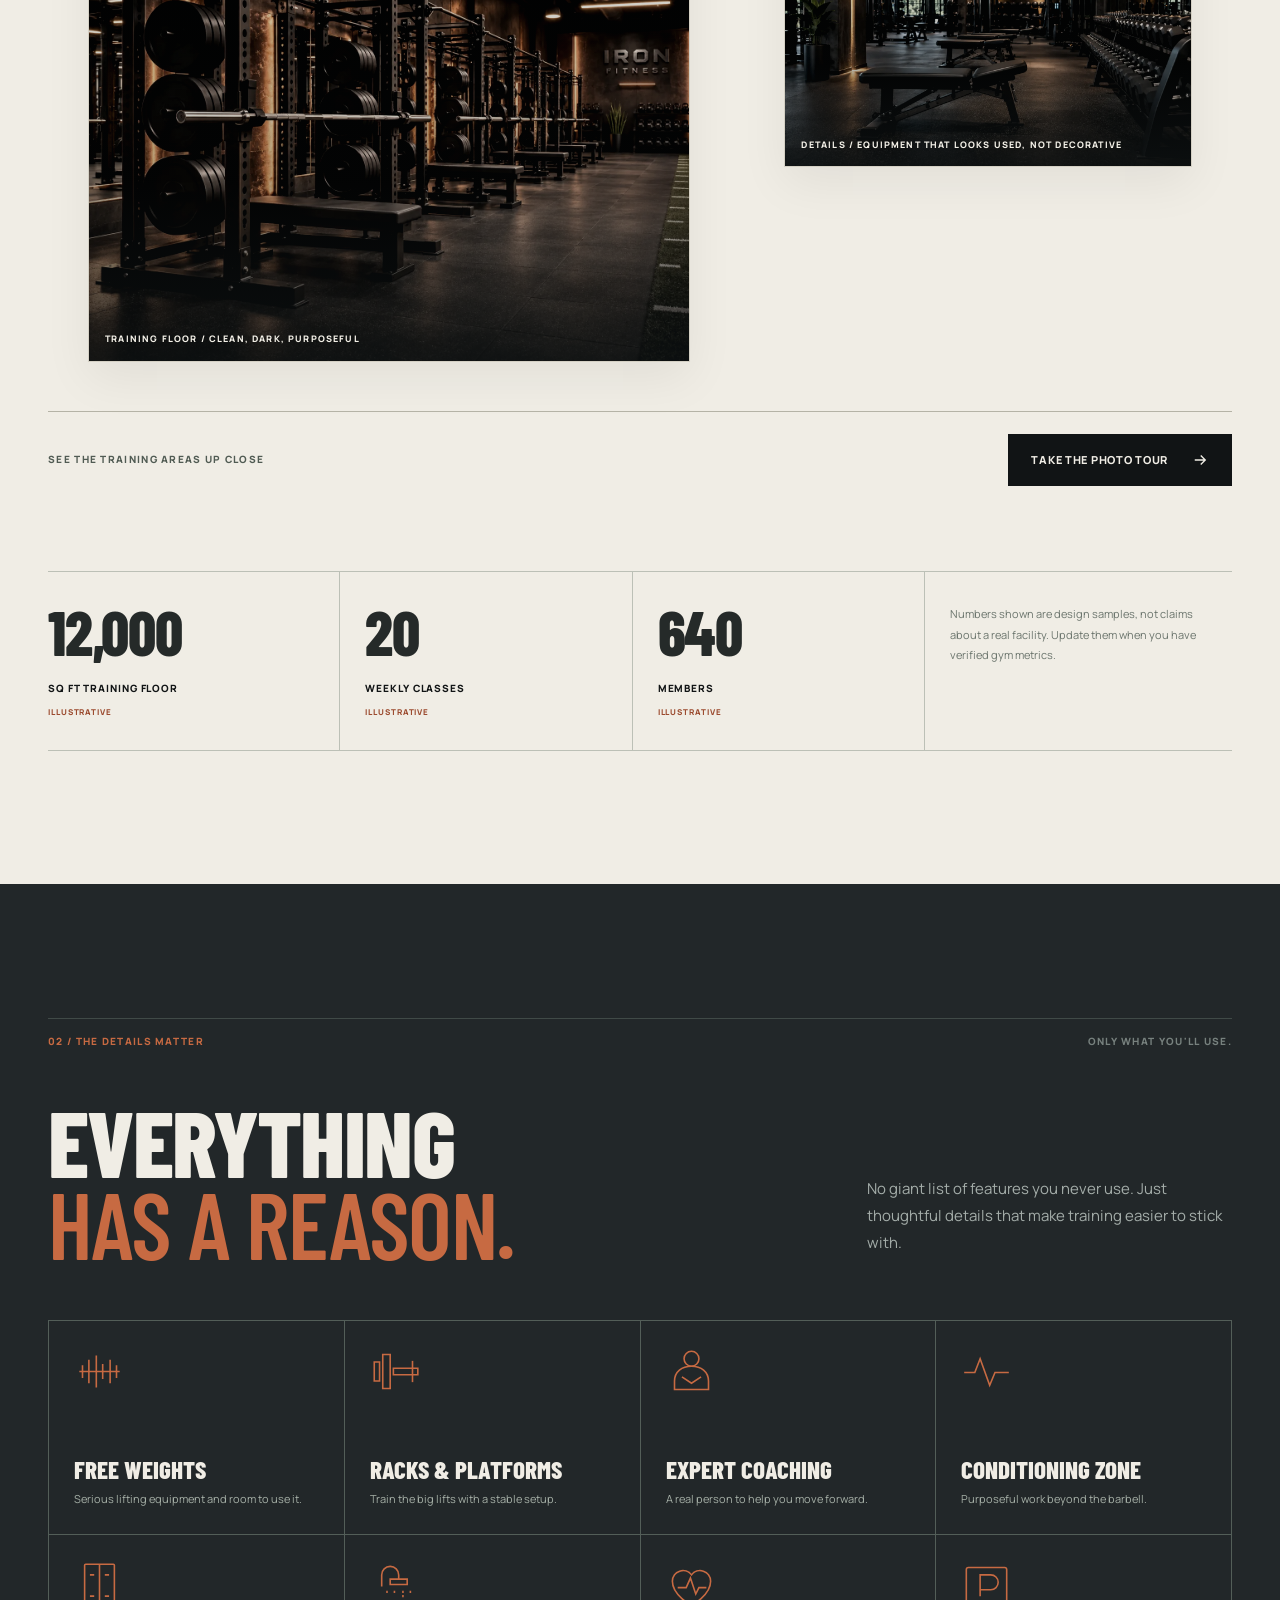
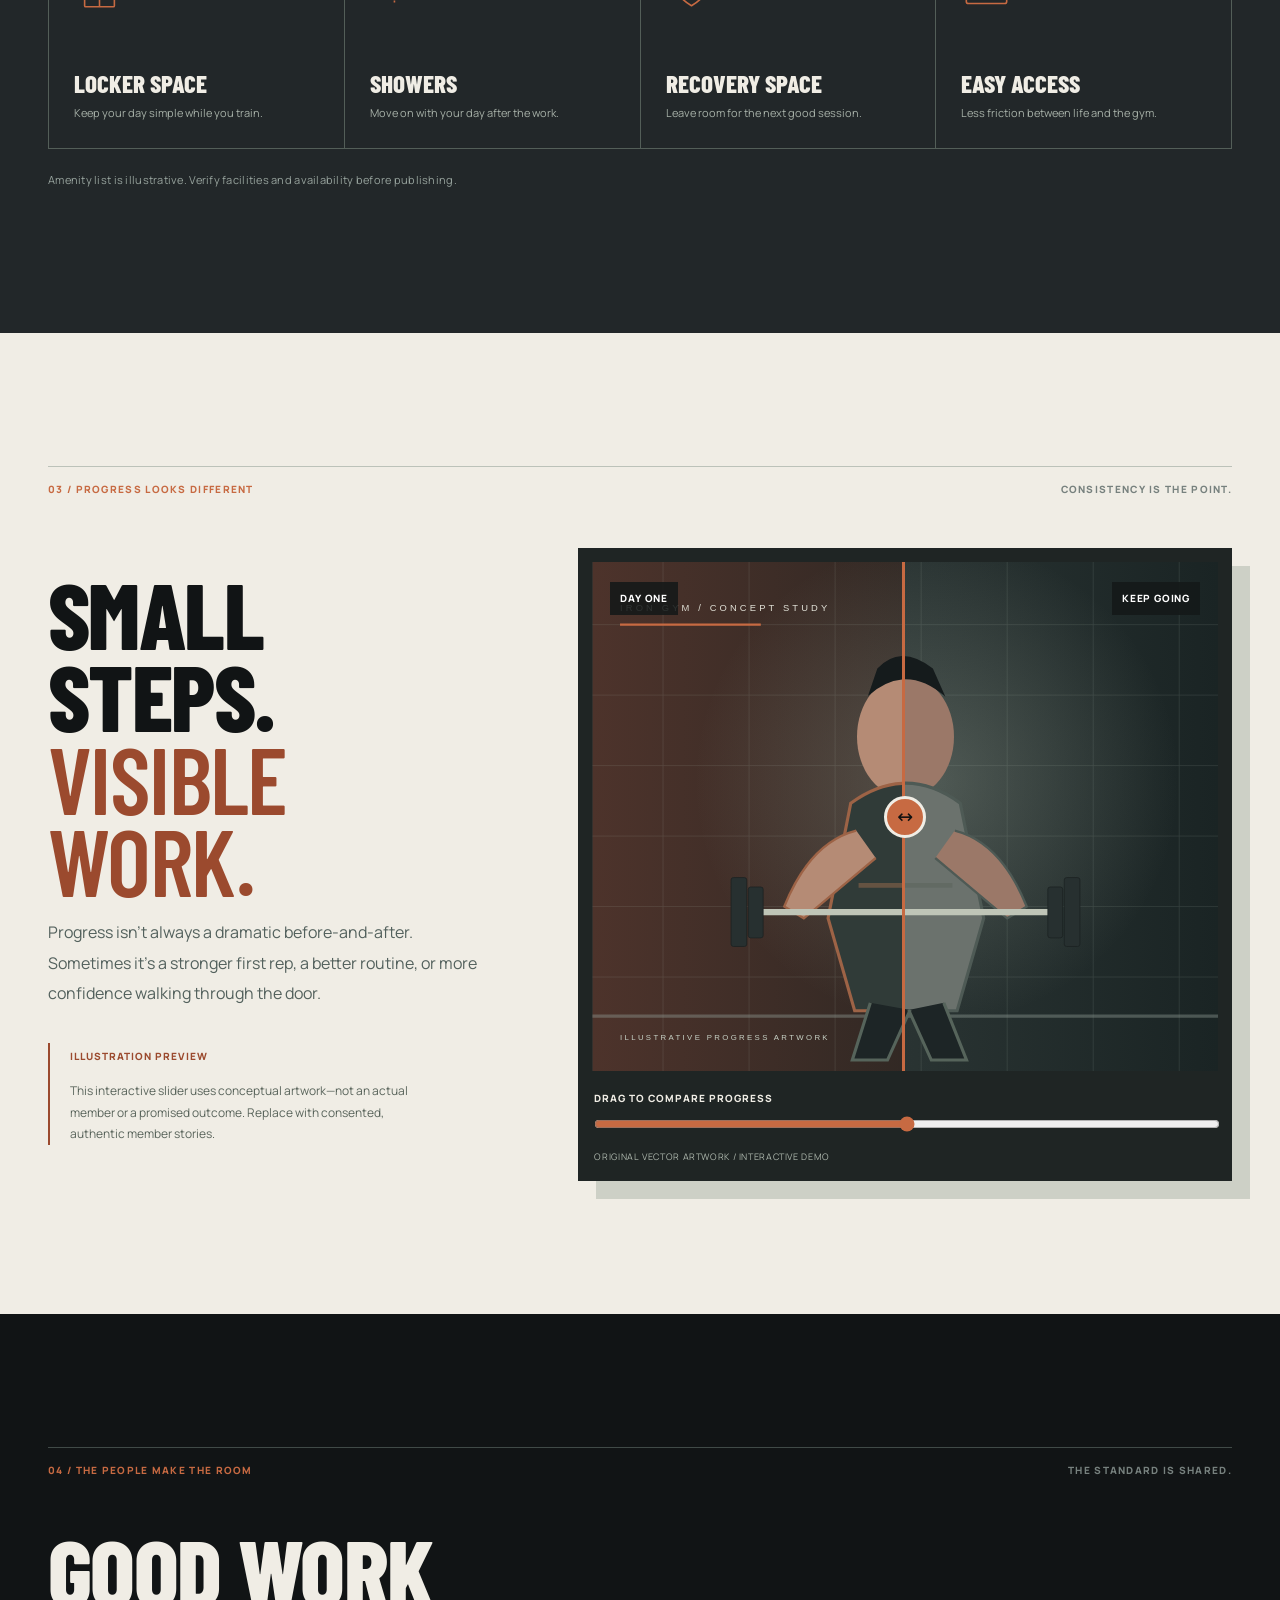
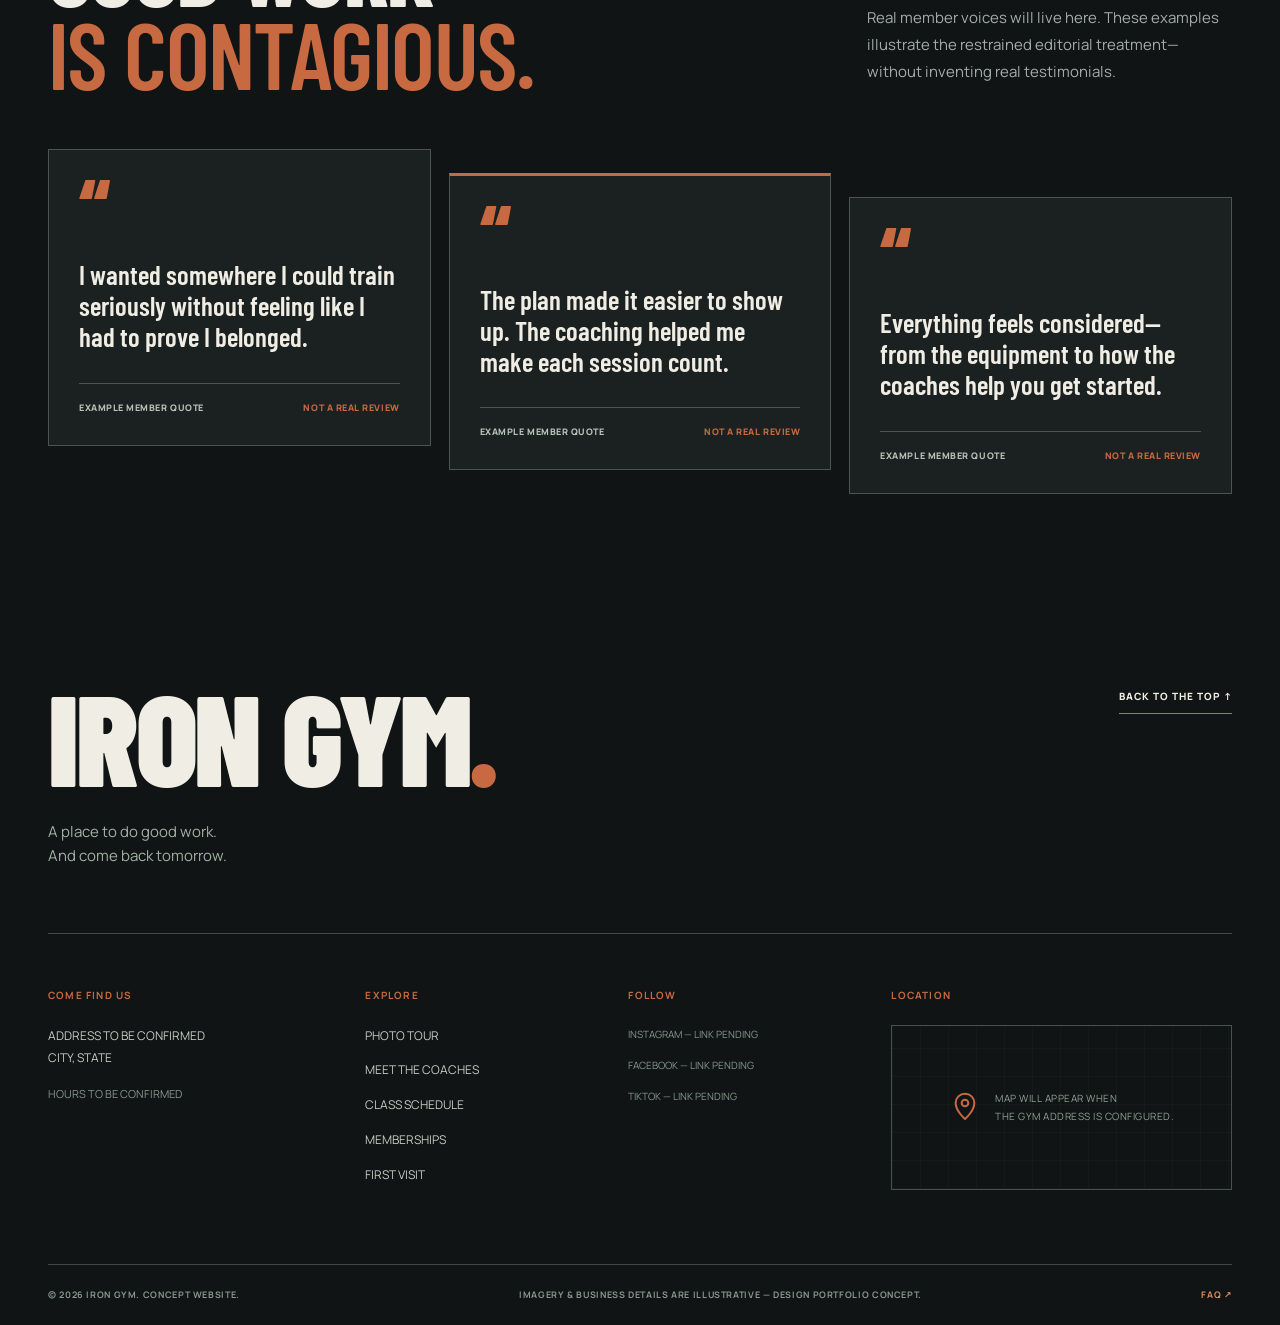
==== commit d1c8ad87: "Replace demo stock imagery with ten original AI-generated Iron Fitness gym and coach visuals" ====
--- a/about.html
+++ b/about.html
@@ -82,11 +82,11 @@
         </div>
         <div class="about-gallery" data-reveal>
           <figure class="gallery-shot gallery-shot-wide">
-            <img src="https://images.unsplash.com/photo-1540497077202-7c8a3999166f?auto=format&fit=crop&w=1600&q=80" alt="Strength training area with barbells and benches inside a modern gym" width="1600" height="1000" loading="lazy" decoding="async">
+            <img src="assets/iron-racks.webp" alt="Strength training area with barbells and benches inside a modern gym" width="1600" height="1000" loading="lazy" decoding="async">
             <figcaption>TRAINING FLOOR / CLEAN, DARK, PURPOSEFUL</figcaption>
           </figure>
           <figure class="gallery-shot">
-            <img src="https://images.unsplash.com/photo-1583454110551-21f2fa2afe61?auto=format&fit=crop&w=1200&q=80" alt="Close-up of barbell plates and strength equipment in a gym" width="1200" height="900" loading="lazy" decoding="async">
+            <img src="assets/iron-dumbbells.webp" alt="Close-up of barbell plates and strength equipment in a gym" width="1200" height="900" loading="lazy" decoding="async">
             <figcaption>DETAILS / EQUIPMENT THAT LOOKS USED, NOT DECORATIVE</figcaption>
           </figure>
         </div>
--- a/styles.css
+++ b/styles.css
@@ -84,7 +84,7 @@
 /* HERO */
 .hero{position:relative;min-height:min(780px,calc(100svh - var(--header-height) - 29px));height:auto;display:flex;flex-direction:column;justify-content:center;overflow:hidden;background:#0b0e0f;isolation:isolate}
 .hero-photo,.hero-noise,.hero-grid{position:absolute;inset:0;pointer-events:none}
-.hero-photo{background:linear-gradient(90deg,#0d1112 0%,#0d1112f2 27%,#0d1112be 55%,#10131339 95%),linear-gradient(0deg,#111415 0%,transparent 45%),url('https://images.unsplash.com/photo-1534438327276-14e5300c3a48?auto=format&fit=crop&w=1800&q=80') 70% 45%/cover no-repeat;z-index:-3}
+.hero-photo{background:linear-gradient(90deg,#0d1112 0%,#0d1112f2 27%,#0d1112be 55%,#10131339 95%),linear-gradient(0deg,#111415 0%,transparent 45%),url('assets/iron-floor.webp') 70% 45%/cover no-repeat;z-index:-3}
 .hero-noise{z-index:-1;opacity:.28;background-image:url('assets/grain.svg');mix-blend-mode:overlay}
 .hero-grid{z-index:-2;background-image:linear-gradient(90deg,#77817e13 1px,transparent 1px);background-size:calc(100%/12) 100%;opacity:.5}
 .hero-content{padding-top:clamp(100px,13vw,178px);padding-bottom:135px;z-index:2}
@@ -111,7 +111,7 @@
 .why-top>p{max-width:350px;font-size:15px;line-height:1.85;color:#53615d;margin:0 0 10px}
 .standard-layout{display:grid;grid-template-columns:1.06fr 1fr;gap:7.5%;align-items:stretch}
 .standard-visual{min-height:465px;position:relative;background:#171b1d;overflow:hidden}
-.standard-visual-image{position:absolute;inset:0;background:linear-gradient(0deg,#0d1112dd,#0d11122a 55%,#0d111226),url('https://images.unsplash.com/photo-1540497077202-7c8a3999166f?auto=format&fit=crop&w=1400&q=80') 50% 50%/cover}
+.standard-visual-image{position:absolute;inset:0;background:linear-gradient(0deg,#0d1112dd,#0d11122a 55%,#0d111226),url('assets/iron-racks.webp') 50% 50%/cover}
 .standard-overlay{position:absolute;left:27px;right:27px;bottom:31px;display:flex;justify-content:space-between;align-items:center;font-size:11px;font-weight:800;letter-spacing:.12em;color:#f0ede5}
 .standard-overlay b{color:var(--copper);font-size:10px}
 .image-placeholder-tag{position:absolute;top:20px;left:20px;padding:6px 9px;background:#0d1112ab;color:#c1c9c2;letter-spacing:.1em;font-size:8px;font-weight:800}
@@ -334,7 +334,7 @@
  .display-heading{font-size:clamp(55px,12vw,88px)}
  .section-intro,.why-top{display:block;margin-bottom:34px}.section-intro p,.why-top>p{margin:22px 0 0;max-width:530px}
  .hero{min-height:700px;min-height:min(760px,calc(100svh - 94px));min-height:max(630px,calc(100svh - 94px))}
- .hero-photo{background:linear-gradient(90deg,#0d1112e8 0%,#0d1112b8 40%,#0d111270 100%),linear-gradient(0deg,#111415,transparent 50%),url('https://images.unsplash.com/photo-1534438327276-14e5300c3a48?auto=format&fit=crop&w=1400&q=80') 62% center/cover}
+ .hero-photo{background:linear-gradient(90deg,#0d1112e8 0%,#0d1112b8 40%,#0d111270 100%),linear-gradient(0deg,#111415,transparent 50%),url('assets/iron-floor.webp') 62% center/cover}
  .hero-content{padding-top:90px;padding-bottom:130px}
  .hero h1{font-size:clamp(72px,15.5vw,128px)}.hero-eyebrow{font-size:8px;margin-bottom:30px;letter-spacing:.13em}
  .hero-lower{margin-top:43px}.hero-copy p{font-size:14px;max-width:390px}.hero-stamp{display:none}.hero-bottom{font-size:8px;bottom:25px}.hero-bottom>span:nth-child(2),.hero-image-label{display:none}
@@ -459,7 +459,7 @@
 .gateway-bottom{margin-top:auto;border-top:1px solid #3f4946;padding-top:18px;display:flex;align-items:center;justify-content:space-between;color:var(--copper-bright);font-size:10px;letter-spacing:.1em;font-weight:800}
 .home-feature{background:var(--slate);color:var(--bone)}
 .home-feature-inner{display:grid;grid-template-columns:1fr 1fr;gap:8%;align-items:center;min-height:520px}
-.home-feature-art{min-height:440px;position:relative;background:linear-gradient(80deg,#14171961,#12161722),url('https://images.unsplash.com/photo-1540497077202-7c8a3999166f?auto=format&fit=crop&w=1400&q=80') center/cover no-repeat;border-left:3px solid var(--copper)}
+.home-feature-art{min-height:440px;position:relative;background:linear-gradient(80deg,#14171961,#12161722),url('assets/iron-racks.webp') center/cover no-repeat;border-left:3px solid var(--copper)}
 .home-feature-art>span{position:absolute;bottom:16px;left:22px;font-size:9px;font-weight:800;letter-spacing:.11em;color:#ddd}
 .home-feature-copy{padding-block:65px}.home-feature-copy p{max-width:420px;color:#bac4be;line-height:1.8;margin:27px 0}
 .home-final{background:var(--copper);color:#111;overflow:hidden;padding:55px 0}
@@ -555,7 +555,7 @@
 
 
 /* -------------- EDITORIAL PHOTO TOUR -------------- */
-.tour-header{background:linear-gradient(105deg,#111718ee,#141b1de9 65%,#1d2827ed),url('https://images.unsplash.com/photo-1534438327276-14e5300c3a48?auto=format&fit=crop&w=1600&q=70') center 60%/cover}
+.tour-header{background:linear-gradient(105deg,#111718ee,#141b1de9 65%,#1d2827ed),url('assets/iron-floor.webp') center 60%/cover}
 .tour-section{scroll-margin-top:70px;padding-top:clamp(70px,7vw,110px);padding-bottom:clamp(75px,7vw,115px)}
 .tour-intro{display:flex;justify-content:space-between;align-items:end;gap:40px;margin-bottom:36px}
 .tour-intro p{max-width:425px;line-height:1.8;color:#515b58;margin:0 0 4px;font-size:14px}
@@ -626,11 +626,11 @@
 .home-start-grid strong{font:900 clamp(30px,3vw,43px)/.94 var(--display);letter-spacing:.005em;margin:26px 0 8px}
 .home-start-grid p{color:#aebbb1;max-width:275px;font-size:12px;line-height:1.65;margin:0}
 .home-start-grid b{position:absolute;top:20px;right:24px;color:var(--copper-bright);font-weight:500;font-size:19px}
-body[data-page="about"] .inner-hero{background:linear-gradient(100deg,#0b1010f2,#161e1ee2 62%,#101818ce),url('https://images.unsplash.com/photo-1540497077202-7c8a3999166f?auto=format&fit=crop&w=1550&q=80') center 40%/cover}
-body[data-page="classes"] .inner-hero{background:linear-gradient(100deg,#0b1010f0,#161e1eeb 62%,#101818bf),url('https://images.unsplash.com/photo-1571019613914-85f342c55f55?auto=format&fit=crop&w=1550&q=80') center 50%/cover}
-body[data-page="memberships"] .inner-hero{background:linear-gradient(100deg,#0b1010f2,#161e1edb 62%,#101818c6),url('https://images.unsplash.com/photo-1534438327276-14e5300c3a48?auto=format&fit=crop&w=1550&q=80') center 50%/cover}
-body[data-page="coaches"] .inner-hero{background:linear-gradient(100deg,#0b1010f0,#161e1de8 62%,#101818c8),url('https://images.unsplash.com/photo-1517838277536-f5f99be501cd?auto=format&fit=crop&w=1550&q=80') center 50%/cover}
-body[data-page="visit"] .inner-hero{background:linear-gradient(100deg,#0b1010f0,#161e1de8 62%,#101818c8),url('https://images.unsplash.com/photo-1540497077202-7c8a3999166f?auto=format&fit=crop&w=1550&q=80') center 40%/cover}
+body[data-page="about"] .inner-hero{background:linear-gradient(100deg,#0b1010f2,#161e1ee2 62%,#101818ce),url('assets/iron-racks.webp') center 40%/cover}
+body[data-page="classes"] .inner-hero{background:linear-gradient(100deg,#0b1010f0,#161e1eeb 62%,#101818bf),url('assets/iron-cardio.webp') center 50%/cover}
+body[data-page="memberships"] .inner-hero{background:linear-gradient(100deg,#0b1010f2,#161e1edb 62%,#101818c6),url('assets/iron-floor.webp') center 50%/cover}
+body[data-page="coaches"] .inner-hero{background:linear-gradient(100deg,#0b1010f0,#161e1de8 62%,#101818c8),url('assets/iron-coaching.webp') center 50%/cover}
+body[data-page="visit"] .inner-hero{background:linear-gradient(100deg,#0b1010f0,#161e1de8 62%,#101818c8),url('assets/iron-racks.webp') center 40%/cover}
 .coach-portrait img{filter:saturate(.58) contrast(1.18) brightness(.84) sepia(.12)}
 .coach-card:hover .coach-portrait img{filter:saturate(.73) contrast(1.18) brightness(.98)}
 .tour-stage img,.photo-card img,.gallery-shot img{filter:saturate(.63) contrast(1.12) brightness(.9) sepia(.08)}
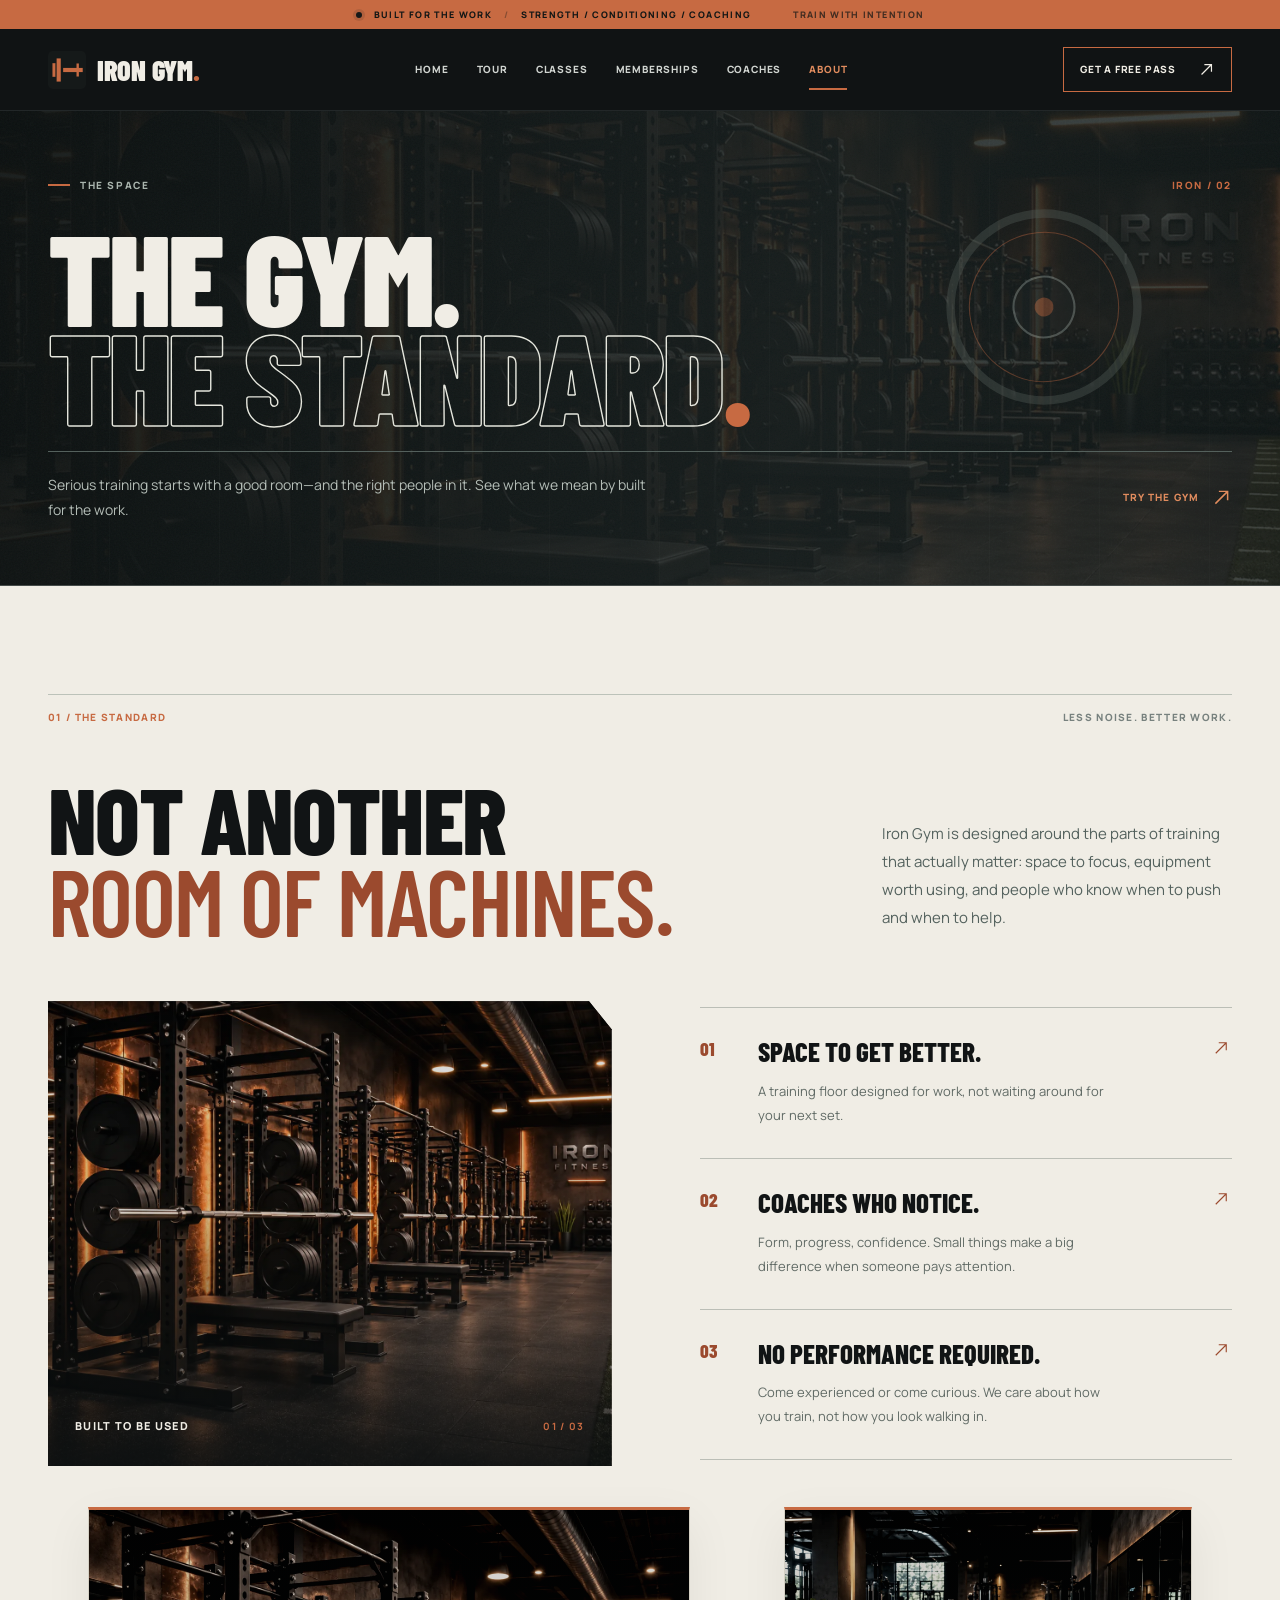
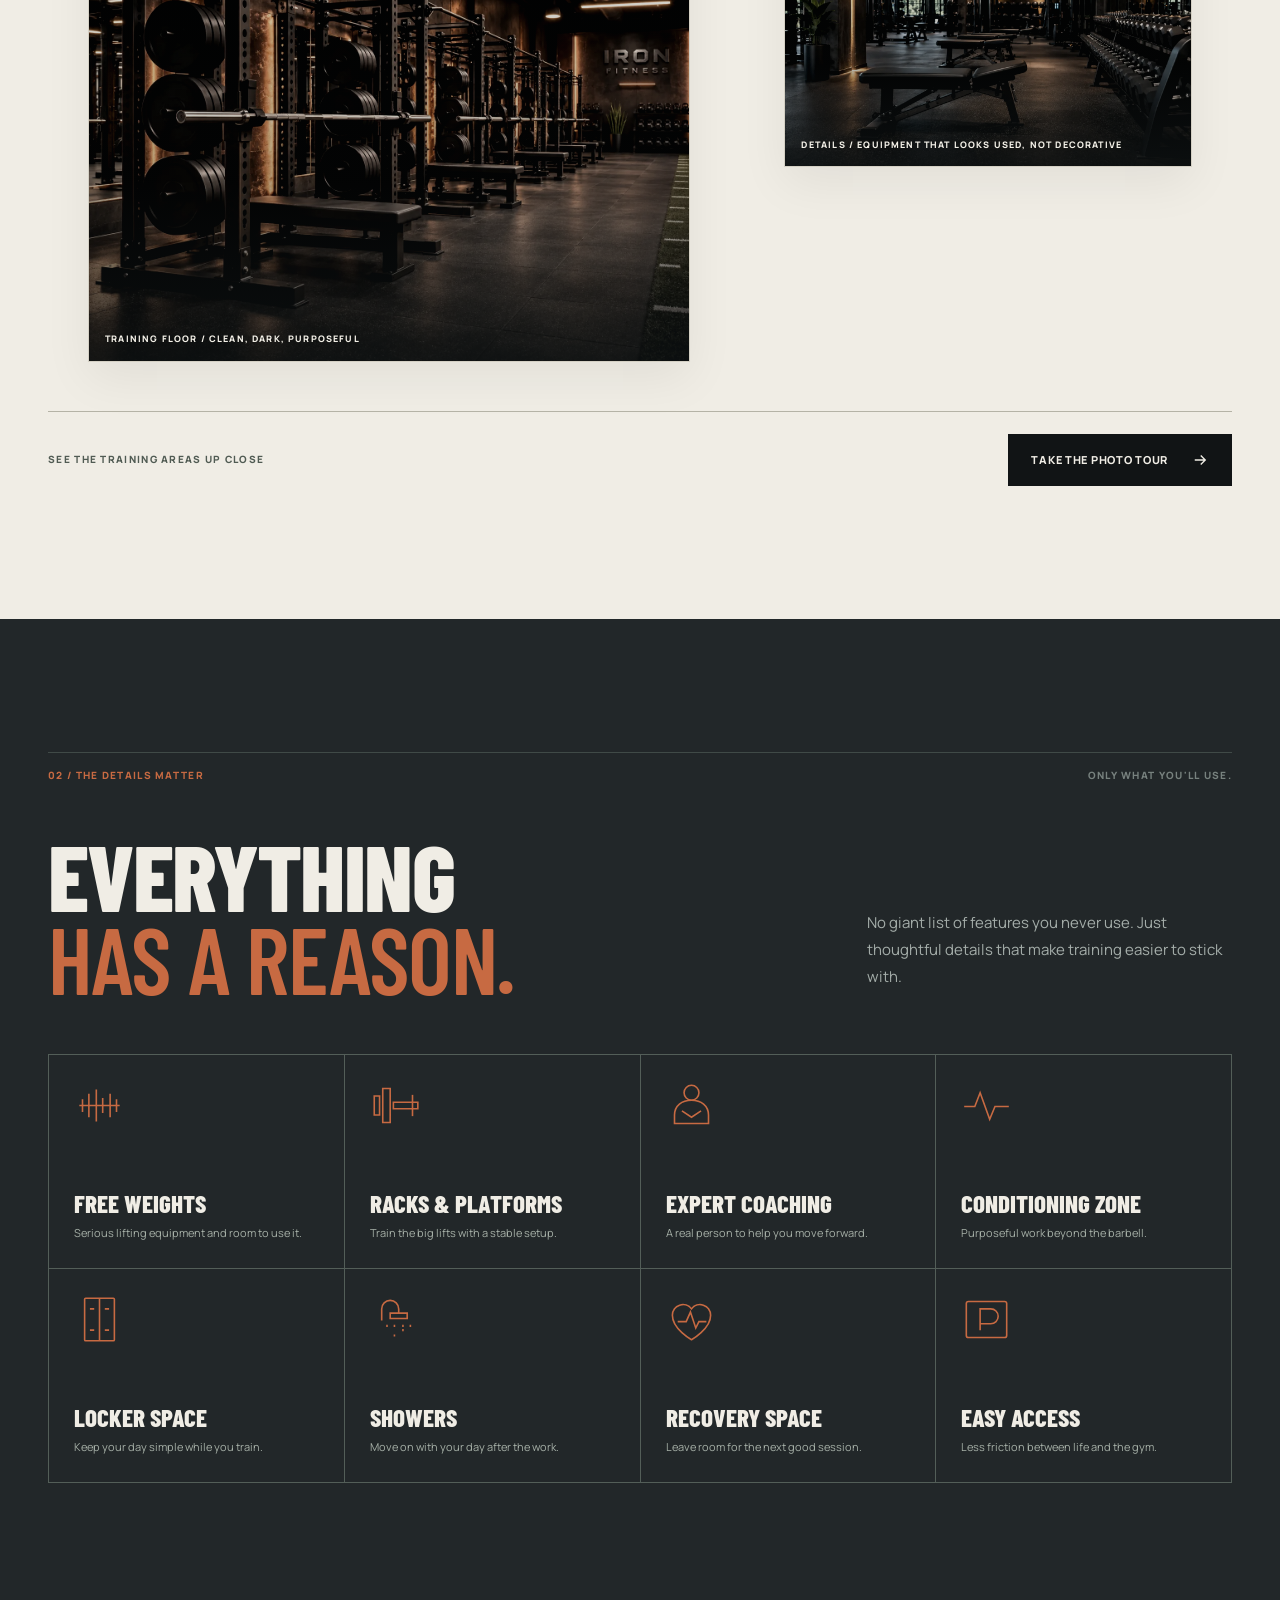
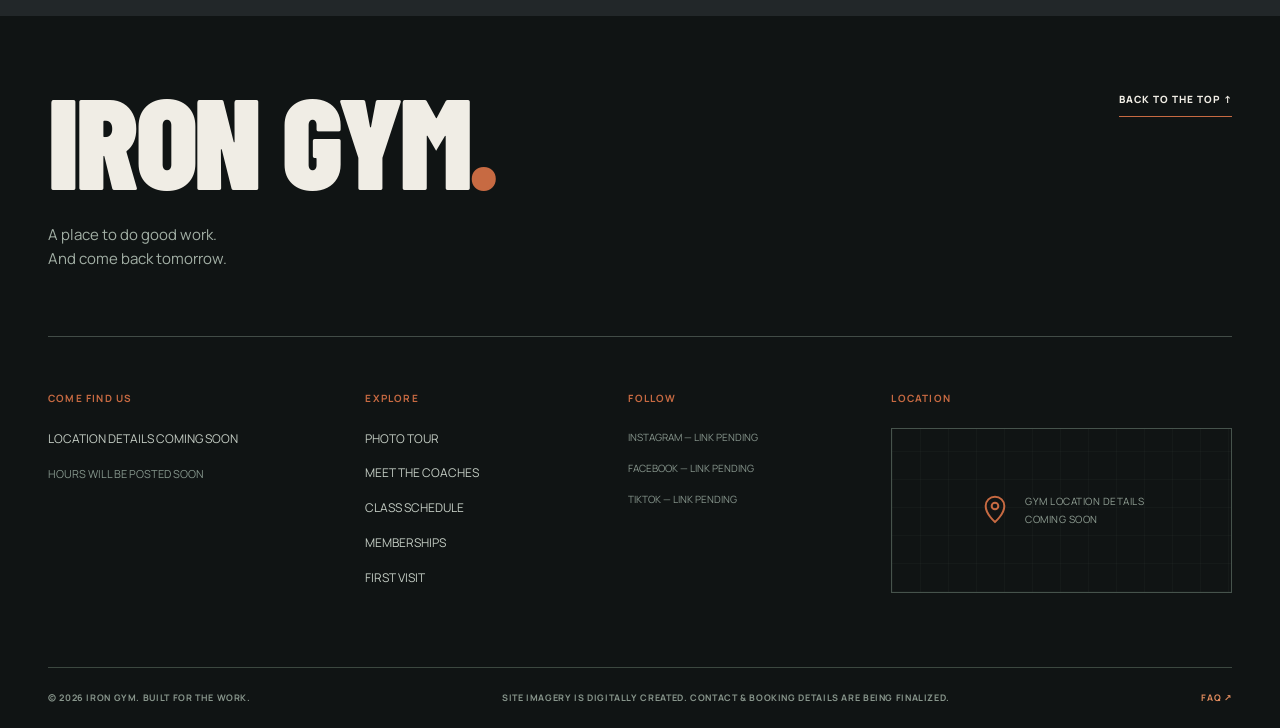
==== commit ced2b32d: "Add swipeable gym photo tour, interactive thumbnails and cleaner visitor-facing branding" ====
--- a/about.html
+++ b/about.html
@@ -43,7 +43,7 @@
     <symbol id="i-smallgroup" viewBox="0 0 48 48"><circle cx="15" cy="13" r="6"/><circle cx="33" cy="13" r="6"/><path d="M3 39v-8a12 12 0 0 1 24 0v8H3zm18 0v-8a12 12 0 0 1 24 0v8H21"/></symbol>
   </svg>
 
-  <div class="announcement"><span class="announcement-dot"></span> BUILT FOR THE WORK <span class="announcement-sep">/</span> <span class="js-city">CITY, STATE</span> <span class="announcement-right">INDEPENDENT DESIGN CONCEPT</span></div>
+  <div class="announcement"><span class="announcement-dot"></span> BUILT FOR THE WORK <span class="announcement-sep">/</span> <span>STRENGTH / CONDITIONING / COACHING</span> <span class="announcement-right">TRAIN WITH INTENTION</span></div>
   <header class="site-header" id="top">
     <div class="header-inner shell">
       <a class="wordmark" href="index.html" aria-label="Iron Gym home">
@@ -71,8 +71,8 @@
         <div class="why-top" data-reveal><h2 class="display-heading" id="why-title">NOT ANOTHER<br><em>ROOM OF MACHINES.</em></h2><p>Iron Gym is designed around the parts of training that actually matter: space to focus, equipment worth using, and people who know when to push and when to help.</p></div>
         <div class="standard-layout">
           <div class="standard-visual" data-reveal>
-            <div class="standard-visual-image" role="img" aria-label="Demo photography of a strength training floor with power racks and weight equipment"></div>
-            <div class="standard-overlay"><span>BUILT TO BE USED</span><b>01 / 03</b></div><span class="image-placeholder-tag">DEMO FACILITY PHOTO</span>
+            <div class="standard-visual-image" role="img" aria-label="Training floor with power racks and weight equipment"></div>
+            <div class="standard-overlay"><span>BUILT TO BE USED</span><b>01 / 03</b></div>
           </div>
           <div class="standard-points">
             <article class="standard-point" data-reveal><div class="standard-num">01</div><div><h3>SPACE TO GET BETTER.</h3><p>A training floor designed for work, not waiting around for your next set.</p></div><svg><use href="#i-diagonal"/></svg></article>
@@ -90,17 +90,10 @@
             <figcaption>DETAILS / EQUIPMENT THAT LOOKS USED, NOT DECORATIVE</figcaption>
           </figure>
         </div>
-        <div class="photo-showcase-link" data-reveal><span>SEE THE TRAINING AREAS UP CLOSE</span><a href="tour.html" class="button button-dark">TAKE THE PHOTO TOUR <svg aria-hidden="true"><use href="#i-arrow"/></svg></a></div><div class="stat-grid" aria-label="Demonstration facility metrics">
-          <div class="stat" data-reveal><strong class="stat-number" data-target="12000" data-format="comma">0</strong><span>SQ FT TRAINING FLOOR <small>ILLUSTRATIVE</small></span></div>
-          <div class="stat" data-reveal><strong class="stat-number" data-target="20">0</strong><span>WEEKLY CLASSES <small>ILLUSTRATIVE</small></span></div>
-          <div class="stat" data-reveal><strong class="stat-number" data-target="640">0</strong><span>MEMBERS <small>ILLUSTRATIVE</small></span></div>
-          <div class="stat stat-side" data-reveal><p>Numbers shown are design samples, not claims about a real facility. Update them when you have verified gym metrics.</p></div>
-        </div>
-      </div>
-    </section><section class="section section-slate amenities-section" id="amenities" aria-labelledby="amenities-title"><div class="shell"><div class="section-kicker" data-reveal><span>02 / THE DETAILS MATTER</span><span>ONLY WHAT YOU'LL USE.</span></div><div class="section-intro light" data-reveal><h2 class="display-heading" id="amenities-title">EVERYTHING<br><em>HAS A REASON.</em></h2><p>No giant list of features you never use. Just thoughtful details that make training easier to stick with.</p></div><div id="amenity-grid" class="amenity-grid" data-reveal></div><p class="muted-note">Amenity list is illustrative. Verify facilities and availability before publishing.</p></div></section><section class="section section-bone" id="transformations" aria-labelledby="transformation-title"><div class="shell"><div class="section-kicker" data-reveal><span>03 / PROGRESS LOOKS DIFFERENT</span><span>CONSISTENCY IS THE POINT.</span></div><div class="transform-layout"><div data-reveal><h2 class="display-heading" id="transformation-title">SMALL STEPS.<br><em>VISIBLE WORK.</em></h2><p class="body-lead dark-lead">Progress isn't always a dramatic before-and-after. Sometimes it's a stronger first rep, a better routine, or more confidence walking through the door.</p><div class="transform-disclaimer"><span>ILLUSTRATION PREVIEW</span><p>This interactive slider uses conceptual artwork—not an actual member or a promised outcome. Replace with consented, authentic member stories.</p></div></div><div class="compare-frame" data-reveal><div class="compare-stage" id="compare-stage" style="--reveal:50%"><img class="compare-base" src="assets/progress-before.svg" alt="Conceptual illustration of the beginning of a training journey" width="800" height="650"><div class="compare-after"><img src="assets/progress-after.svg" alt="Conceptual illustration representing training progress" width="800" height="650"></div><div class="compare-tag compare-tag-left">DAY ONE</div><div class="compare-tag compare-tag-right">KEEP GOING</div><div class="compare-divider"><span>↔</span></div></div><label class="compare-label" for="compare-range">DRAG TO COMPARE PROGRESS</label><input type="range" min="0" max="100" value="50" id="compare-range" aria-label="Slide to reveal more of the progress illustration"><p>ORIGINAL VECTOR ARTWORK / INTERACTIVE DEMO</p></div></div></div></section><section class="section section-dark testimonials-section" id="stories" aria-labelledby="stories-title"><div class="shell"><div class="section-kicker" data-reveal><span>04 / THE PEOPLE MAKE THE ROOM</span><span>THE STANDARD IS SHARED.</span></div><div class="section-intro light" data-reveal><h2 class="display-heading" id="stories-title">GOOD WORK<br><em>IS CONTAGIOUS.</em></h2><p>Real member voices will live here. These examples illustrate the restrained editorial treatment—without inventing real testimonials.</p></div><div class="quote-grid" data-reveal><blockquote><span class="quote-mark">“</span><p>I wanted somewhere I could train seriously without feeling like I had to prove I belonged.</p><footer>EXAMPLE MEMBER QUOTE <span>NOT A REAL REVIEW</span></footer></blockquote><blockquote><span class="quote-mark">“</span><p>The plan made it easier to show up. The coaching helped me make each session count.</p><footer>EXAMPLE MEMBER QUOTE <span>NOT A REAL REVIEW</span></footer></blockquote><blockquote><span class="quote-mark">“</span><p>Everything feels considered—from the equipment to how the coaches help you get started.</p><footer>EXAMPLE MEMBER QUOTE <span>NOT A REAL REVIEW</span></footer></blockquote></div></div></section>
+        <div class="photo-showcase-link" data-reveal><span>SEE THE TRAINING AREAS UP CLOSE</span><a href="tour.html" class="button button-dark">TAKE THE PHOTO TOUR <svg aria-hidden="true"><use href="#i-arrow"/></svg></a></div></div></section><section class="section section-slate amenities-section" id="amenities" aria-labelledby="amenities-title"><div class="shell"><div class="section-kicker" data-reveal><span>02 / THE DETAILS MATTER</span><span>ONLY WHAT YOU'LL USE.</span></div><div class="section-intro light" data-reveal><h2 class="display-heading" id="amenities-title">EVERYTHING<br><em>HAS A REASON.</em></h2><p>No giant list of features you never use. Just thoughtful details that make training easier to stick with.</p></div><div id="amenity-grid" class="amenity-grid" data-reveal></div></div></section>
 </main>
 
-  <footer class="site-footer" id="contact"><div class="shell"><div class="footer-head"><div><a class="footer-logo" href="index.html">IRON GYM<span>.</span></a><p>A place to do good work.<br>And come back tomorrow.</p></div><a class="footer-top" href="#top">BACK TO THE TOP ↑</a></div><div class="footer-columns"><div><h3>COME FIND US</h3><p id="footer-address">ADDRESS TO BE CONFIRMED<br>CITY, STATE</p><div class="footer-hours" id="footer-hours">HOURS TO BE CONFIRMED</div></div><div><h3>EXPLORE</h3><a href="tour.html">PHOTO TOUR</a><a href="coaches.html">MEET THE COACHES</a><a href="classes.html">CLASS SCHEDULE</a><a href="memberships.html">MEMBERSHIPS</a><a href="visit.html#first-visit">FIRST VISIT</a></div><div><h3>FOLLOW</h3><span class="footer-placeholder">INSTAGRAM — LINK PENDING</span><span class="footer-placeholder">FACEBOOK — LINK PENDING</span><span class="footer-placeholder">TIKTOK — LINK PENDING</span></div><div class="footer-map"><h3>LOCATION</h3><div id="map-container" class="map-placeholder"><svg><use href="#i-location"/></svg><span>MAP WILL APPEAR WHEN<br>THE GYM ADDRESS IS CONFIGURED.</span></div></div></div><div class="footer-bottom"><span>© <span id="copyright-year">2026</span> IRON GYM. CONCEPT WEBSITE.</span><span>IMAGERY & BUSINESS DETAILS ARE ILLUSTRATIVE — DESIGN PORTFOLIO CONCEPT.</span><a href="memberships.html#faq">FAQ ↗</a></div></div></footer>
+  <footer class="site-footer" id="contact"><div class="shell"><div class="footer-head"><div><a class="footer-logo" href="index.html">IRON GYM<span>.</span></a><p>A place to do good work.<br>And come back tomorrow.</p></div><a class="footer-top" href="#top">BACK TO THE TOP ↑</a></div><div class="footer-columns"><div><h3>COME FIND US</h3><p id="footer-address">LOCATION DETAILS COMING SOON</p><div class="footer-hours" id="footer-hours">HOURS TO BE CONFIRMED</div></div><div><h3>EXPLORE</h3><a href="tour.html">PHOTO TOUR</a><a href="coaches.html">MEET THE COACHES</a><a href="classes.html">CLASS SCHEDULE</a><a href="memberships.html">MEMBERSHIPS</a><a href="visit.html#first-visit">FIRST VISIT</a></div><div><h3>FOLLOW</h3><span class="footer-placeholder">INSTAGRAM — LINK PENDING</span><span class="footer-placeholder">FACEBOOK — LINK PENDING</span><span class="footer-placeholder">TIKTOK — LINK PENDING</span></div><div class="footer-map"><h3>LOCATION</h3><div id="map-container" class="map-placeholder"><svg><use href="#i-location"/></svg><span>GYM LOCATION DETAILS<br>COMING SOON</span></div></div></div><div class="footer-bottom"><span>© <span id="copyright-year">2026</span> IRON GYM. BUILT FOR THE WORK.</span><span>SITE IMAGERY IS DIGITALLY CREATED. CONTACT & BOOKING DETAILS ARE BEING FINALIZED.</span><a href="memberships.html#faq">FAQ ↗</a></div></div></footer>
 
   <div class="sticky-mobile-actions" aria-label="Quick actions"><a href="memberships.html" class="mobile-join">VIEW PLANS <svg><use href="#i-arrow"/></svg></a><a href="visit.html#free-pass" class="mobile-pass">FREE PASS <svg><use href="#i-diagonal"/></svg></a></div>
 
--- a/styles.css
+++ b/styles.css
@@ -642,4 +642,35 @@
 .visit-roadmap a{margin-top:auto;font-size:10px;font-weight:800;color:#9b4a2e;letter-spacing:.06em}
 @media(max-width:900px){.home-portal-intro,.home-start-head{align-items:flex-start;flex-direction:column;gap:15px}.home-portal-grid{grid-template-columns:minmax(0,1fr) minmax(0,1fr);grid-template-rows:auto}.home-portal-card-feature{grid-column:span 2;grid-row:auto;min-height:340px}.home-start-grid{grid-template-columns:1fr}.home-start-grid a{min-height:140px}.visit-roadmap{grid-template-columns:1fr}}
 @media(max-width:760px){.home-portal{padding-top:60px;padding-bottom:75px}.home-portal .section-kicker{margin-bottom:22px}.home-portal-intro{margin-bottom:23px}.home-portal-grid{grid-template-columns:1fr;grid-template-rows:auto}.home-portal-card,.home-portal-card-feature{grid-column:auto;grid-row:auto;min-height:225px;padding:22px}.home-portal-card-feature{min-height:330px}.home-portal-card-feature .home-portal-card-copy strong{font-size:clamp(61px,15vw,88px)}.home-portal-card-copy strong{font-size:clamp(42px,12vw,68px)}.home-start{padding:65px 0 80px}.home-start-grid a{min-height:133px}.home-start-head .display-heading{font-size:clamp(49px,13vw,76px)}.visit-roadmap{margin-bottom:30px}.visit-roadmap>div{min-height:130px}}
-@media(prefers-reduced-motion:reduce){.home-portal-card,.home-portal-card img,.home-start-grid a{transition:none}.home-portal-card:hover,.home-portal-card:focus-visible,.home-portal-card:hover img,.home-portal-card:focus-visible img{transform:none}}+@media(prefers-reduced-motion:reduce){.home-portal-card,.home-portal-card img,.home-start-grid a{transition:none}.home-portal-card:hover,.home-portal-card:focus-visible,.home-portal-card:hover img,.home-portal-card:focus-visible img{transform:none}}
+
+
+/* IRON GYM / swipeable, image-forward photo tour */
+.tour-stage{touch-action:pan-y;user-select:none;-webkit-user-select:none}
+.tour-stage img{pointer-events:none;-webkit-user-drag:none}
+.tour-swipe-hint{position:absolute;top:54px;right:25px;z-index:3;display:none;padding:7px 11px;border:1px solid #ffffff61;background:#121a18a1;color:#f4eee5;font-size:9px;letter-spacing:.11em;font-weight:800;pointer-events:none}
+.tour-progress{position:absolute;z-index:3;bottom:0;left:0;right:0;display:grid;grid-template-columns:repeat(5,1fr);gap:3px;background:#111a1a;padding:0 3px 3px;height:6px;pointer-events:none}
+.tour-progress i{display:block;background:#68726d;opacity:.65;transition:background .25s,opacity .25s}
+.tour-progress i.is-active{background:var(--copper);opacity:1}
+.tour-steps{gap:5px;padding:6px;background:#161e1d;grid-auto-flow:column}
+.tour-step{padding:0;display:flex;justify-content:flex-end;align-items:flex-start;gap:0;min-height:125px;overflow:hidden;border:2px solid transparent;background:#222b29;color:#f0eee7}
+.tour-step:last-child{border-right:2px solid transparent}
+.tour-step.is-active{border-color:var(--copper);background:#26302d;color:#fff}
+.tour-step:hover,.tour-step:focus-visible{background:#303a35;color:#fff;border-color:#e0a47e}
+.tour-step>img{position:absolute;inset:0;width:100%;height:100%;object-fit:cover;filter:saturate(.68) brightness(.72);transition:transform .35s,filter .35s;pointer-events:none}
+.tour-step.is-active>img{filter:saturate(.9) brightness(.85)}
+.tour-step:hover>img{transform:scale(1.035)}
+.tour-step-shade{position:absolute;inset:0;background:linear-gradient(0deg,#0c1414d9,#0c14142b 68%);pointer-events:none}
+.tour-step-number{position:relative;z-index:1;padding:10px 11px 0;font:900 25px/1 var(--display)}
+.tour-step-label{position:relative;z-index:1;font-size:9px;letter-spacing:.07em;padding:0 11px 11px;min-height:30px}
+@media(max-width:760px){
+ .tour-swipe-hint{display:block;top:39px;right:15px;font-size:8px}
+ .tour-stage{min-height:360px}
+ .tour-steps{grid-auto-flow:column;grid-template-columns:repeat(5,minmax(96px,1fr));overflow-x:auto;overscroll-behavior-x:contain;scrollbar-width:thin;gap:4px}
+ .tour-step{min-height:88px;padding:0;gap:0}
+ .tour-step-number{font-size:19px;padding:6px 7px 0}
+ .tour-step-label{font-size:8px;padding:0 7px 8px;line-height:1.2}
+ .tour-controls>span{font-size:8px;max-width:180px}
+}
+@media(max-width:420px){.tour-stage{min-height:295px}.tour-swipe-hint{top:34px}}
+@media(prefers-reduced-motion:reduce){.tour-step>img,.tour-progress i{transition:none}}
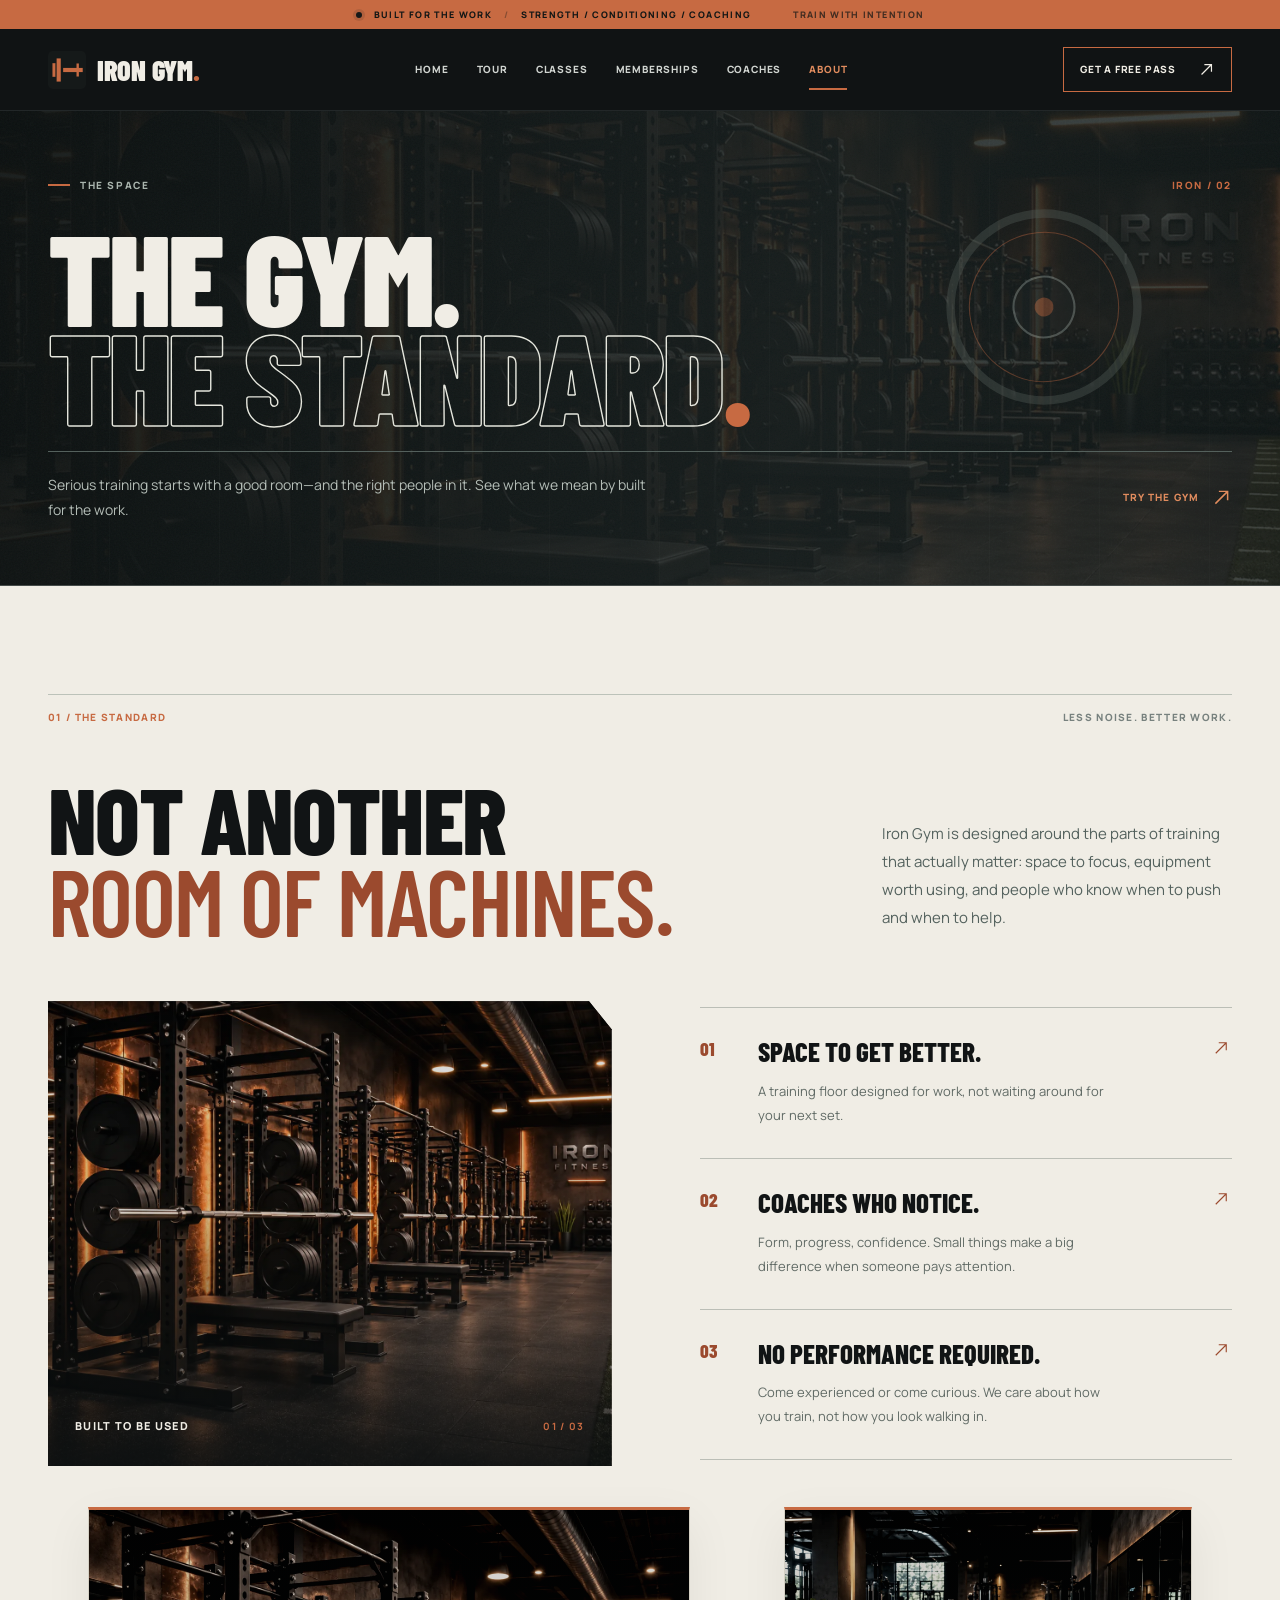
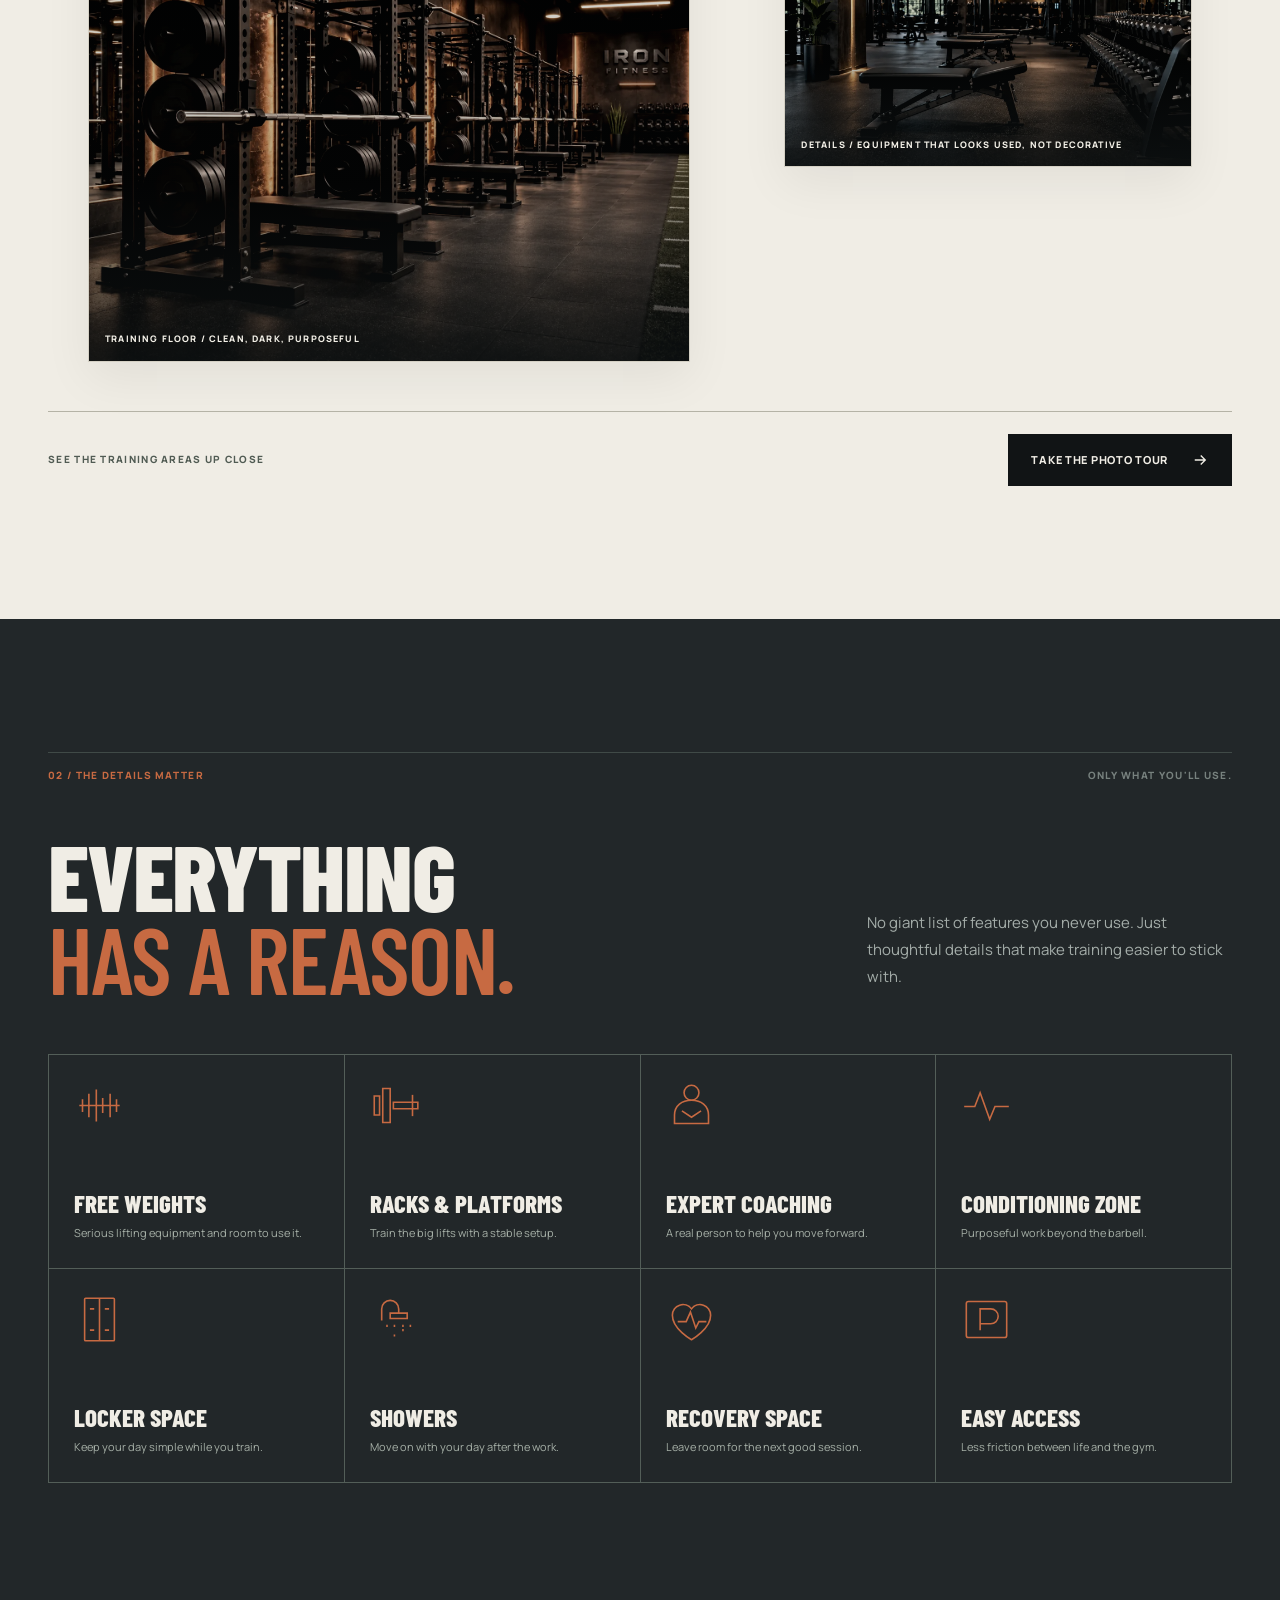
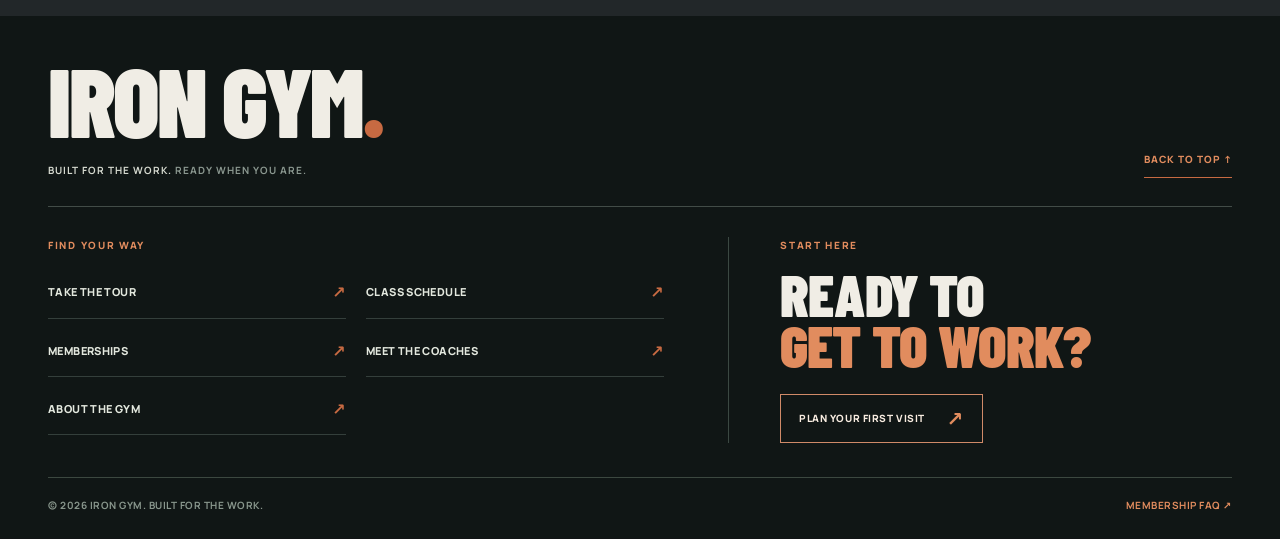
==== commit 00844dab: "Polish mobile photo tour and replace placeholder-heavy footer with streamlined navigation" ====
--- a/about.html
+++ b/about.html
@@ -93,7 +93,47 @@
         <div class="photo-showcase-link" data-reveal><span>SEE THE TRAINING AREAS UP CLOSE</span><a href="tour.html" class="button button-dark">TAKE THE PHOTO TOUR <svg aria-hidden="true"><use href="#i-arrow"/></svg></a></div></div></section><section class="section section-slate amenities-section" id="amenities" aria-labelledby="amenities-title"><div class="shell"><div class="section-kicker" data-reveal><span>02 / THE DETAILS MATTER</span><span>ONLY WHAT YOU'LL USE.</span></div><div class="section-intro light" data-reveal><h2 class="display-heading" id="amenities-title">EVERYTHING<br><em>HAS A REASON.</em></h2><p>No giant list of features you never use. Just thoughtful details that make training easier to stick with.</p></div><div id="amenity-grid" class="amenity-grid" data-reveal></div></div></section>
 </main>
 
-  <footer class="site-footer" id="contact"><div class="shell"><div class="footer-head"><div><a class="footer-logo" href="index.html">IRON GYM<span>.</span></a><p>A place to do good work.<br>And come back tomorrow.</p></div><a class="footer-top" href="#top">BACK TO THE TOP ↑</a></div><div class="footer-columns"><div><h3>COME FIND US</h3><p id="footer-address">LOCATION DETAILS COMING SOON</p><div class="footer-hours" id="footer-hours">HOURS TO BE CONFIRMED</div></div><div><h3>EXPLORE</h3><a href="tour.html">PHOTO TOUR</a><a href="coaches.html">MEET THE COACHES</a><a href="classes.html">CLASS SCHEDULE</a><a href="memberships.html">MEMBERSHIPS</a><a href="visit.html#first-visit">FIRST VISIT</a></div><div><h3>FOLLOW</h3><span class="footer-placeholder">INSTAGRAM — LINK PENDING</span><span class="footer-placeholder">FACEBOOK — LINK PENDING</span><span class="footer-placeholder">TIKTOK — LINK PENDING</span></div><div class="footer-map"><h3>LOCATION</h3><div id="map-container" class="map-placeholder"><svg><use href="#i-location"/></svg><span>GYM LOCATION DETAILS<br>COMING SOON</span></div></div></div><div class="footer-bottom"><span>© <span id="copyright-year">2026</span> IRON GYM. BUILT FOR THE WORK.</span><span>SITE IMAGERY IS DIGITALLY CREATED. CONTACT & BOOKING DETAILS ARE BEING FINALIZED.</span><a href="memberships.html#faq">FAQ ↗</a></div></div></footer>
+  <footer class="site-footer" id="contact">
+  <div class="shell">
+    <div class="footer-head">
+      <div class="footer-brand"><a class="footer-logo" href="index.html">IRON GYM<span>.</span></a><p>BUILT FOR THE WORK. <span>READY WHEN YOU ARE.</span></p></div>
+      <a class="footer-top" href="#top">BACK TO TOP ↑</a>
+    </div>
+    <div class="footer-main">
+      <nav class="footer-nav" aria-label="Footer navigation">
+        <span class="footer-kicker">FIND YOUR WAY</span>
+        <div class="footer-nav-grid">
+          <a href="tour.html">TAKE THE TOUR <span aria-hidden="true">↗</span></a>
+          <a href="classes.html">CLASS SCHEDULE <span aria-hidden="true">↗</span></a>
+          <a href="memberships.html">MEMBERSHIPS <span aria-hidden="true">↗</span></a>
+          <a href="coaches.html">MEET THE COACHES <span aria-hidden="true">↗</span></a>
+          <a href="about.html">ABOUT THE GYM <span aria-hidden="true">↗</span></a>
+        </div>
+      </nav>
+      <div class="footer-visit">
+        <span class="footer-kicker">START HERE</span>
+        <h3>READY TO<br><em>GET TO WORK?</em></h3>
+        <a href="visit.html#first-visit">PLAN YOUR FIRST VISIT <span aria-hidden="true">↗</span></a>
+      </div>
+    </div>
+    <div class="footer-extra" id="footer-extra" hidden>
+      <div class="footer-location" id="footer-location" hidden>
+        <span class="footer-kicker">FIND US</span>
+        <p id="footer-address"></p>
+        <p class="footer-hours" id="footer-hours"></p>
+        <div id="map-container" class="footer-map-frame" hidden></div>
+      </div>
+      <div class="footer-social" id="footer-social" hidden>
+        <span class="footer-kicker">FOLLOW ALONG</span>
+        <div id="footer-social-links"></div>
+      </div>
+    </div>
+    <div class="footer-bottom">
+      <span>© <span id="copyright-year">2026</span> IRON GYM. BUILT FOR THE WORK.</span>
+      <a href="memberships.html#faq">MEMBERSHIP FAQ ↗</a>
+    </div>
+  </div>
+</footer>
 
   <div class="sticky-mobile-actions" aria-label="Quick actions"><a href="memberships.html" class="mobile-join">VIEW PLANS <svg><use href="#i-arrow"/></svg></a><a href="visit.html#free-pass" class="mobile-pass">FREE PASS <svg><use href="#i-diagonal"/></svg></a></div>
 
--- a/styles.css
+++ b/styles.css
@@ -673,4 +673,77 @@
  .tour-controls>span{font-size:8px;max-width:180px}
 }
 @media(max-width:420px){.tour-stage{min-height:295px}.tour-swipe-hint{top:34px}}
-@media(prefers-reduced-motion:reduce){.tour-step>img,.tour-progress i{transition:none}}+@media(prefers-reduced-motion:reduce){.tour-step>img,.tour-progress i{transition:none}}
+
+
+/* -----------------------------------------------------------
+   Compact footer + mobile photo-tour navigation, 2026-11-08.
+   Only real, configured location/social links are shown by app.js.
+   ----------------------------------------------------------- */
+.site-footer{padding:48px 0 25px;background:#101615}
+.site-footer [hidden]{display:none!important}
+.site-footer .footer-head{padding:0 0 28px;align-items:end}
+.site-footer .footer-logo{font-size:clamp(52px,7.5vw,112px)}
+.site-footer .footer-head p{font-size:10px;line-height:1.6;letter-spacing:.1em;font-weight:700;margin:16px 0 0;color:#d5d9cf}
+.site-footer .footer-head p span{color:#8b9890}
+.site-footer .footer-top{font-size:10px;color:var(--copper-bright)}
+.footer-main{display:grid;grid-template-columns:1.1fr minmax(270px,.9fr);gap:clamp(30px,5vw,85px);padding:30px 0 34px}
+.footer-kicker{display:block;font-size:10px;font-weight:800;letter-spacing:.17em;color:var(--copper-bright);margin-bottom:16px}
+.footer-nav-grid{display:grid;grid-template-columns:repeat(2,minmax(0,1fr));gap:9px 20px}
+.footer-nav-grid a{display:flex;align-items:center;gap:8px;justify-content:space-between;min-width:0;border-bottom:1px solid #343f3b;padding:10px 0 12px;color:#e3e8de;font-size:11px;font-weight:800;letter-spacing:.035em;transition:color .2s,border-color .2s}
+.footer-nav-grid a span{color:var(--copper);font-size:16px}
+.footer-nav-grid a:hover,.footer-nav-grid a:focus-visible{color:var(--copper-bright);border-color:var(--copper)}
+.footer-visit{border-left:1px solid #3b4842;padding-left:clamp(24px,4vw,62px)}
+.footer-visit h3{font:900 clamp(38px,4.6vw,67px)/.86 var(--display);margin:5px 0 24px;letter-spacing:-.015em}
+.footer-visit h3 em{font-style:normal;color:var(--copper-bright)}
+.footer-visit>a{display:inline-flex;align-items:center;justify-content:space-between;gap:22px;border:1px solid #d08a68;padding:15px 18px;color:#f8ece0;font-size:10px;font-weight:900;letter-spacing:.055em;transition:background .2s,color .2s}
+.footer-visit>a span{font-size:20px;line-height:.6;color:var(--copper-bright)}
+.footer-visit>a:hover,.footer-visit>a:focus-visible{background:var(--copper);color:#151918}
+.footer-visit>a:hover span{color:#151918}
+.footer-extra{display:grid;grid-template-columns:1fr 1fr;gap:26px;border-top:1px solid #37443e;padding:27px 0}
+.footer-extra p{margin:0 0 9px;line-height:1.6;color:#c0c9c1;font-size:12px}
+.footer-map-frame{height:180px;margin-top:17px;border:1px solid #384941}
+.footer-map-frame iframe{width:100%;height:100%;border:0;display:block}
+#footer-social-links{display:flex;flex-wrap:wrap;gap:14px}
+#footer-social-links a{color:#dae2d8;font-size:11px;font-weight:700;text-decoration:underline;text-decoration-color:#875a45;text-underline-offset:5px}
+.footer-bottom{padding-top:19px;font-size:10px;letter-spacing:.05em;align-items:center}
+.footer-bottom a{white-space:nowrap}
+@media(max-width:760px){
+ .site-footer{padding:37px 0 calc(78px + env(safe-area-inset-bottom,0px))}
+ .site-footer .footer-head{padding-bottom:22px;align-items:center}
+ .site-footer .footer-logo{font-size:64px}
+ .site-footer .footer-head p{margin-top:12px;font-size:9px}
+ .site-footer .footer-top{font-size:9px}
+ .footer-main{grid-template-columns:minmax(0,1fr);gap:25px;padding:23px 0 25px}
+ .footer-nav-grid{gap:5px 17px}
+ .footer-nav-grid a{font-size:10px;line-height:1.35;padding:9px 0 10px}
+ .footer-visit{border-left:0;border-top:1px solid #3b4842;padding:25px 0 0}
+ .footer-visit h3{font-size:clamp(42px,12vw,68px);margin-bottom:20px}
+ .footer-extra{grid-template-columns:minmax(0,1fr);gap:20px}
+ .footer-bottom{gap:12px;line-height:1.6}
+ /* The photo strip belongs directly below the image, not after the entire description. */
+ .tour-system{grid-template-areas:'photo' 'thumbs' 'details';grid-template-columns:minmax(0,1fr)}
+ .tour-system .tour-stage{grid-area:photo;min-height:320px;aspect-ratio:1.15/1}
+ .tour-system .tour-steps{grid-area:thumbs;grid-column:1;grid-row:auto;gap:5px;padding:7px;scroll-snap-type:x mandatory}
+ .tour-system .tour-description{grid-area:details;grid-column:1;padding:24px}
+ .tour-step{scroll-snap-align:start}
+ .tour-details h3{font-size:clamp(39px,11vw,61px);margin:17px 0 12px}
+ .tour-details>p{font-size:13px;line-height:1.65}
+ .tour-features{margin-top:15px;gap:6px}
+ .tour-features span{padding:7px 9px;font-size:8px}
+ .tour-details-top{padding-bottom:14px}
+ .tour-details-top>span:last-child{display:none}
+ .tour-controls{margin-top:18px;padding-top:0}
+ .tour-controls>span{display:none}
+ .tour-action-buttons button{height:43px;width:54px;font-size:24px}
+ .tour-fine-print{margin-top:10px}
+}
+@media(max-width:450px){
+ .site-footer .footer-logo{font-size:clamp(54px,15vw,64px)}
+ .footer-nav-grid a{font-size:9px;gap:4px}
+ .tour-system .tour-stage{min-height:290px}
+ .tour-system .tour-description{padding:20px}
+}
+@media(prefers-reduced-motion:reduce){
+ .footer-nav-grid a,.footer-visit>a{transition:none}
+}
